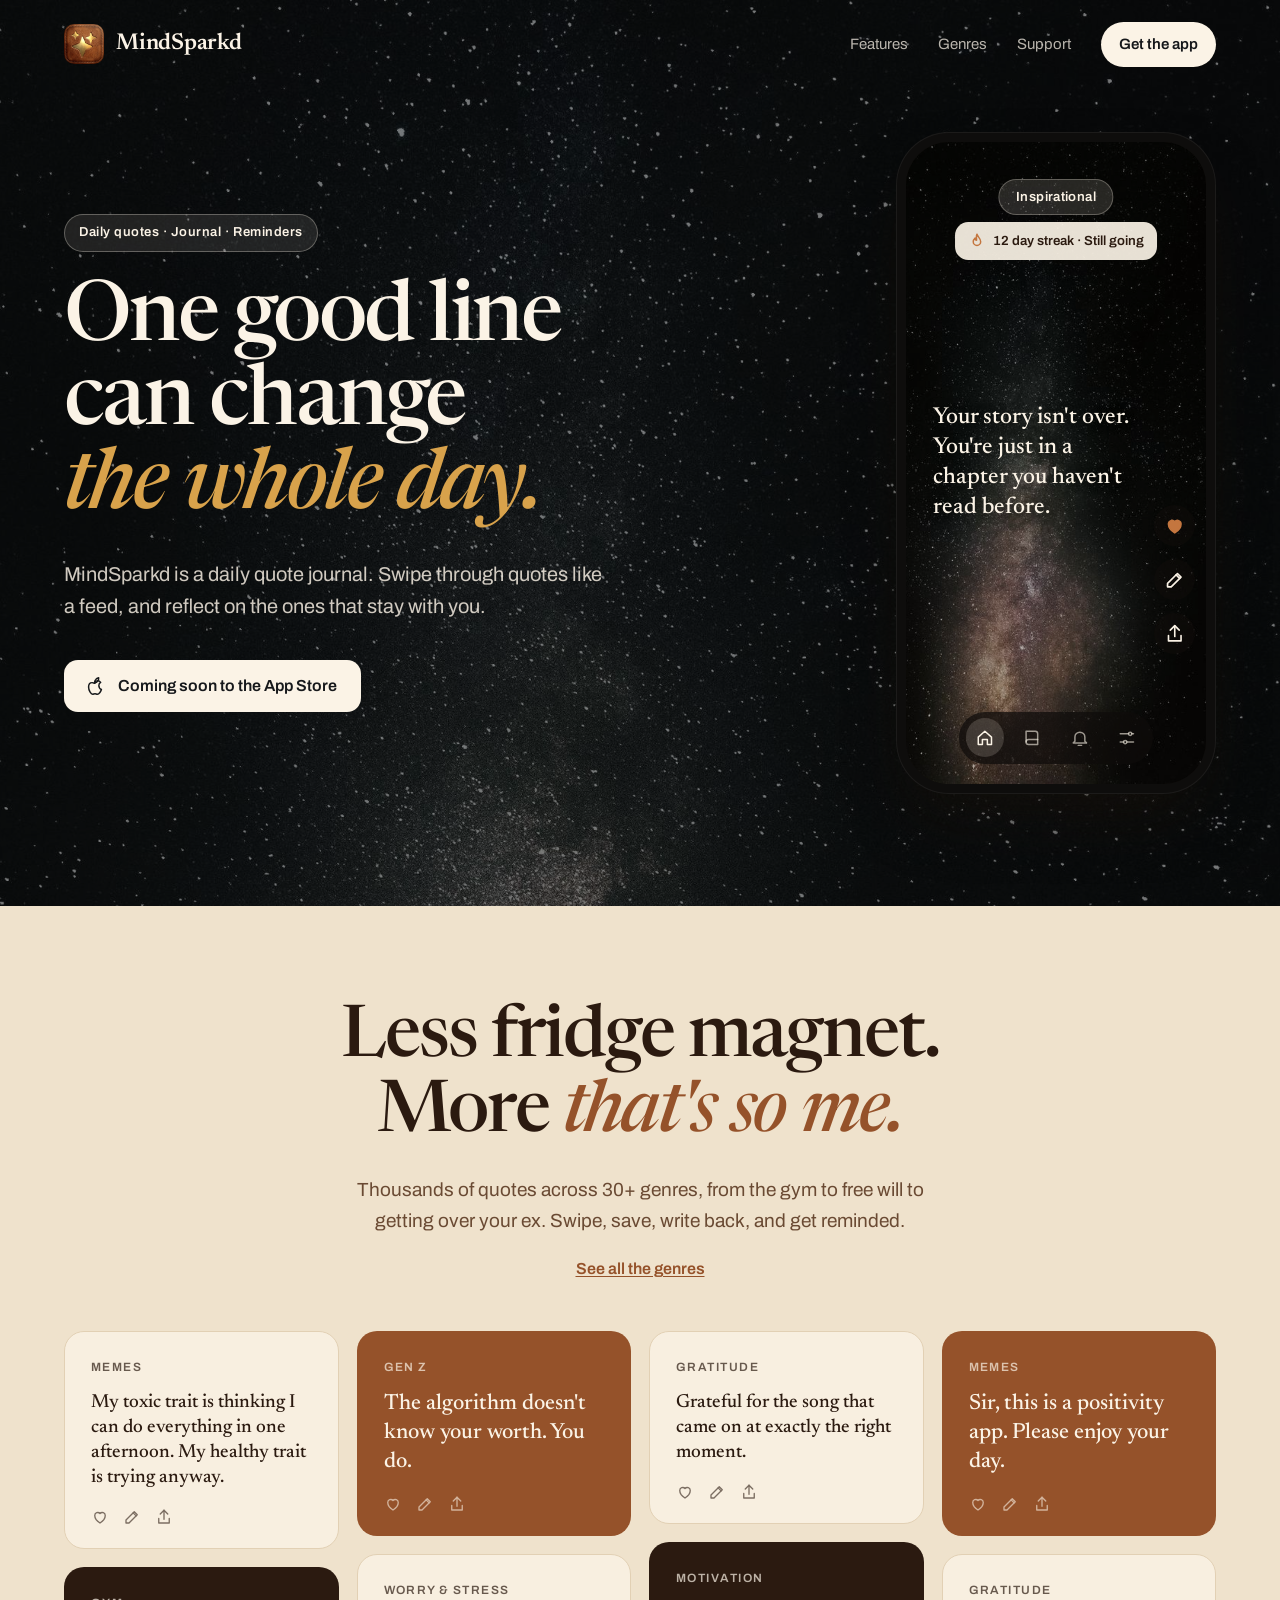
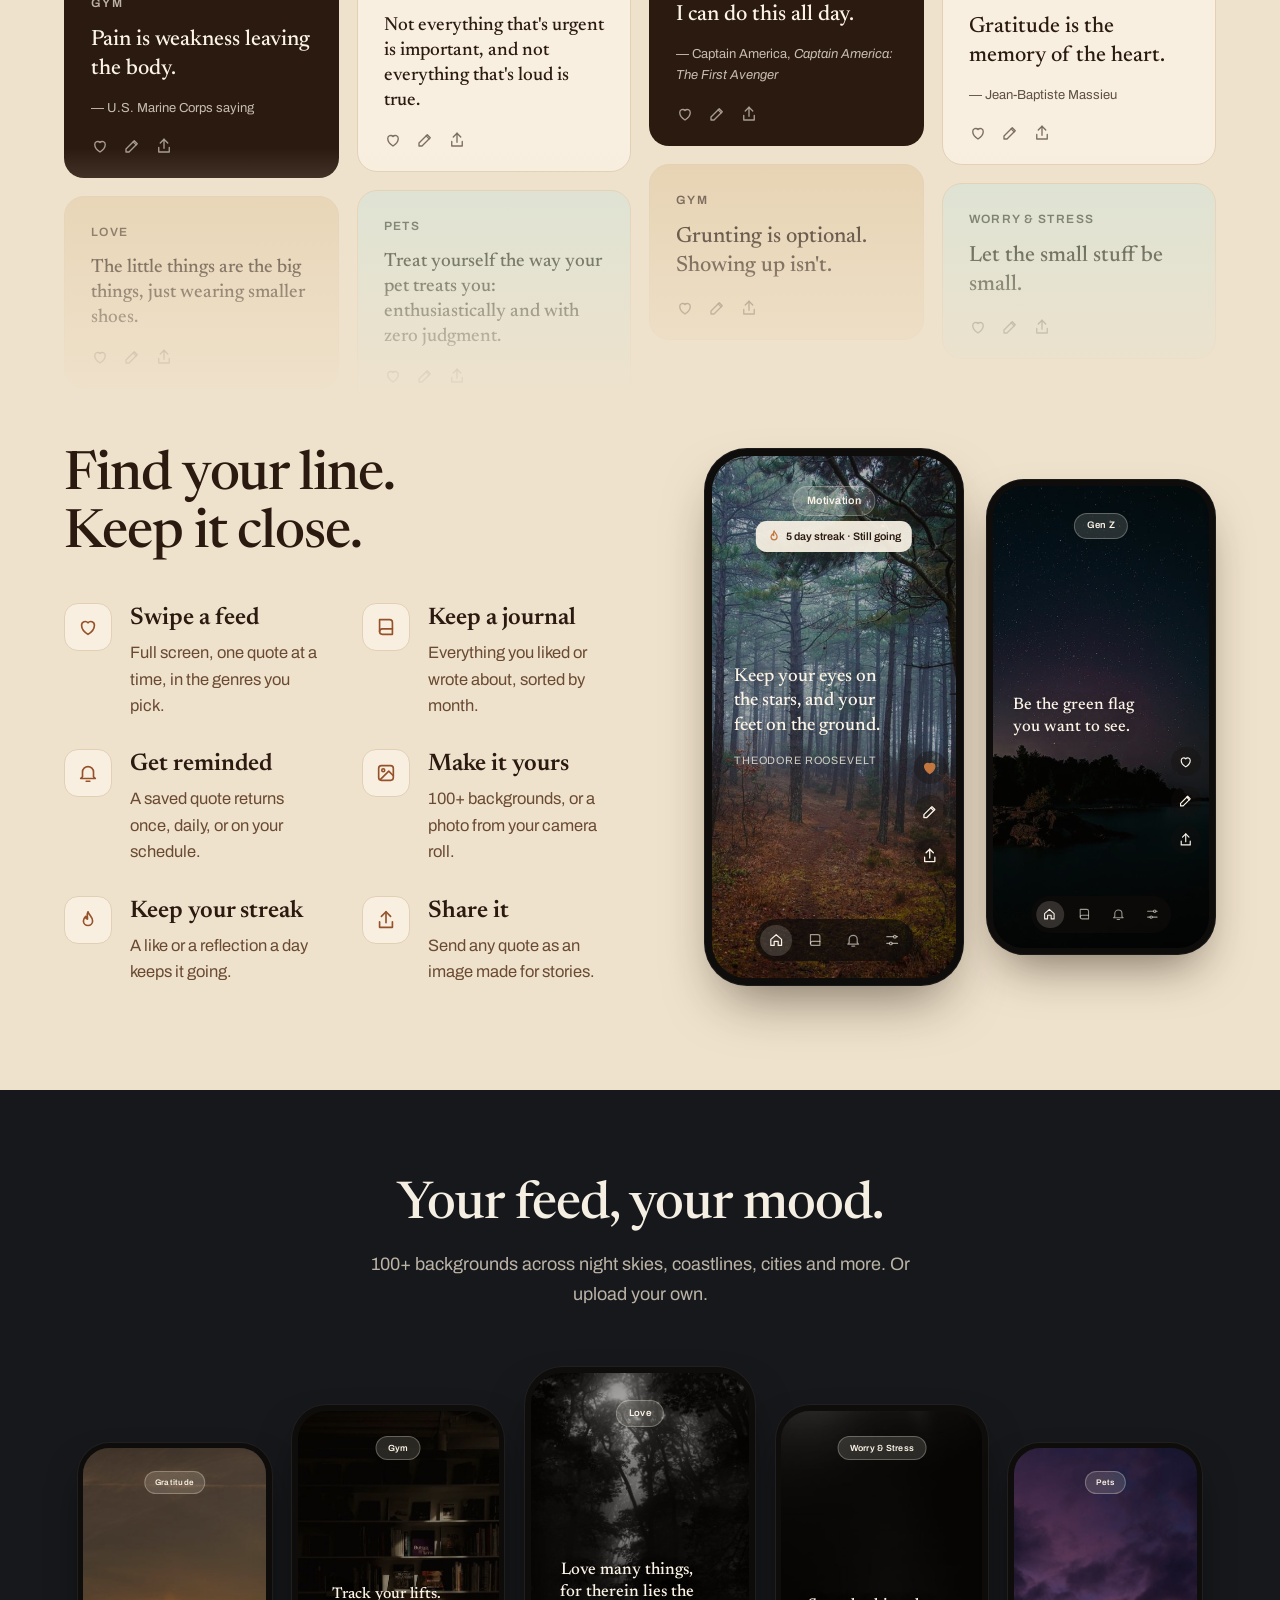
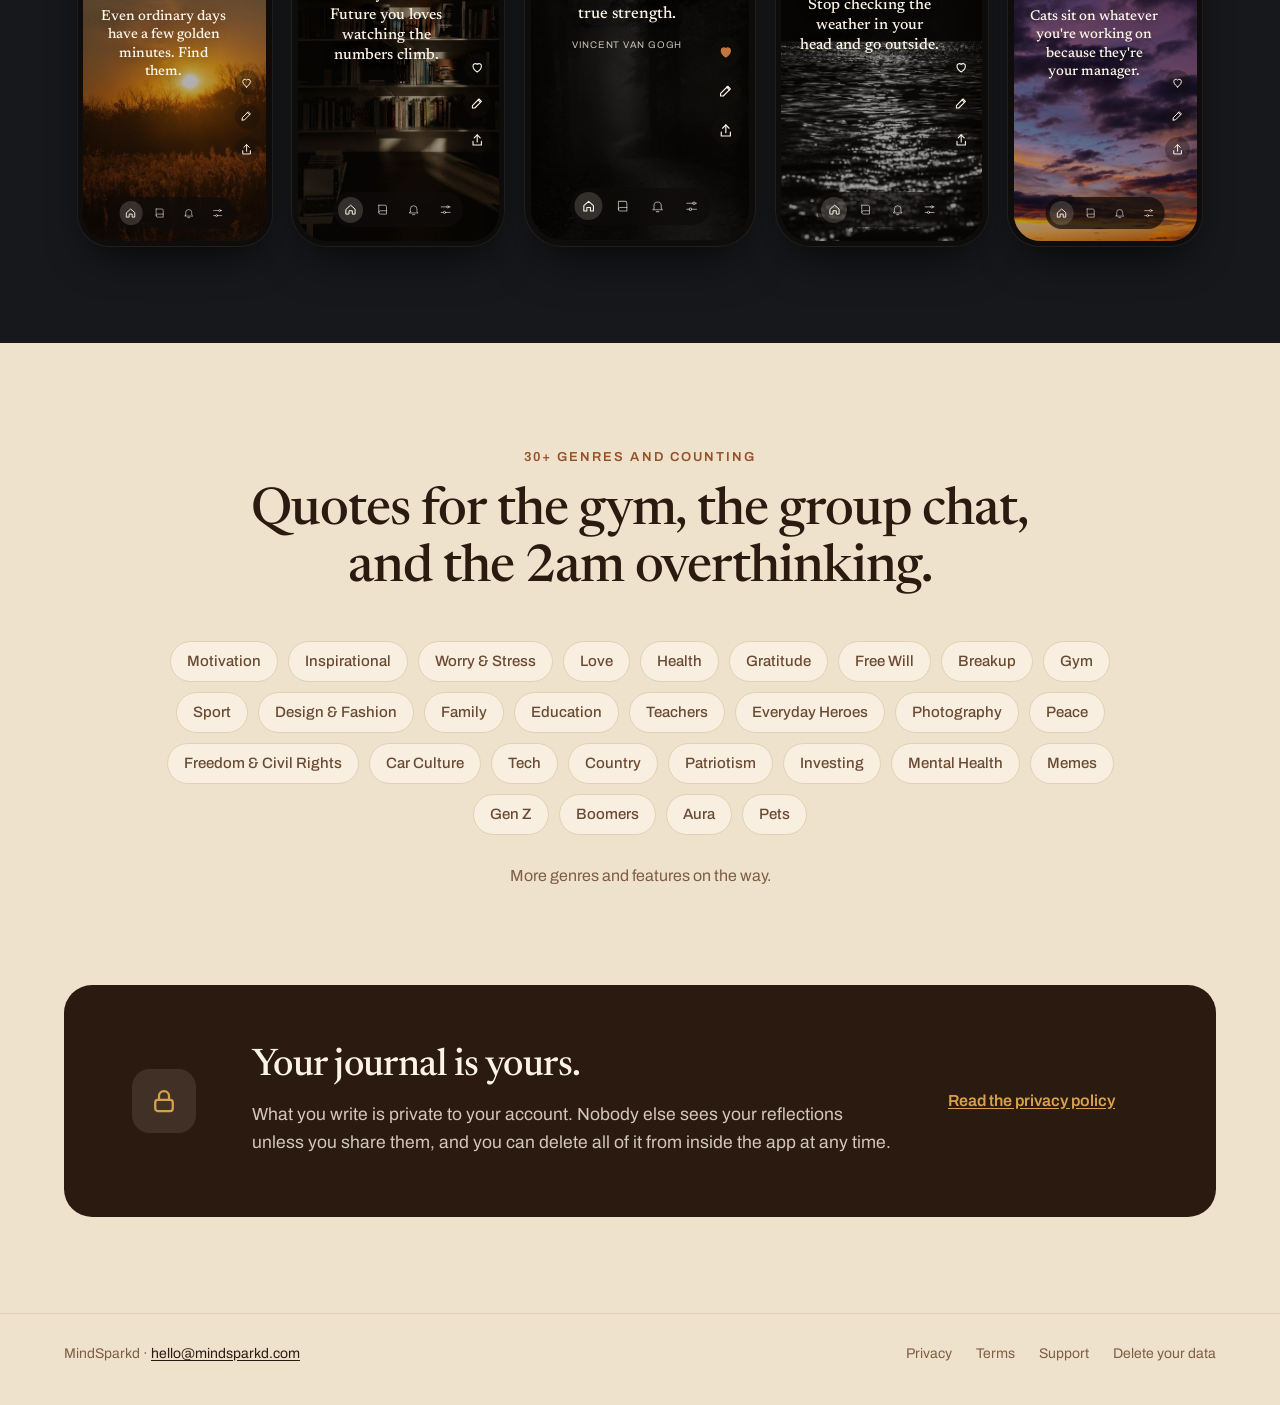
==== index.html @ 4846d618 "Merge remote-tracking branch 'origin/main' into copy/100-backgrounds # Conflicts: #	README.md" ====
<!doctype html>
<html lang="en">
<head>
<meta charset="utf-8">
<meta name="viewport" content="width=device-width, initial-scale=1">
<title>MindSparkd — The daily quote journal</title>
<meta name="description" content="MindSparkd is a daily quote journal app. Swipe through quotes like a feed, reflect on the ones that stay with you, and have them come back when you need them. Coming soon to iPhone.">
<link rel="canonical" href="https://mindsparkd.com/">
<meta property="og:type" content="website">
<meta property="og:site_name" content="MindSparkd">
<meta property="og:title" content="MindSparkd — The daily quote journal">
<meta property="og:description" content="A daily quote journal. Swipe through quotes like a feed, and reflect on the ones that stay with you. Coming soon to iPhone.">
<meta property="og:url" content="https://mindsparkd.com/">
<meta name="twitter:card" content="summary">
<meta name="theme-color" content="#EFE2CC" media="(prefers-color-scheme: light)">
<meta name="theme-color" content="#16181B" media="(prefers-color-scheme: dark)">
<link rel="icon" href="favicon.ico" sizes="any">
<link rel="apple-touch-icon" href="assets/apple-touch-icon.png">
<link rel="preconnect" href="https://fonts.googleapis.com">
<link rel="preconnect" href="https://fonts.gstatic.com" crossorigin>
<link href="https://fonts.googleapis.com/css2?family=Archivo:wght@400;500;600&family=Newsreader:ital,opsz,wght@0,6..72,400;0,6..72,500;0,6..72,600;1,6..72,500&display=swap" rel="stylesheet">
<link rel="stylesheet" href="assets/style.css">
<link rel="stylesheet" href="assets/home.css">
</head>
<body>

<svg width="0" height="0" style="position: absolute" aria-hidden="true">
  <symbol id="i-heart" viewBox="0 0 24 24"><path d="M12 20s-7-4.4-7-10a4 4 0 0 1 7-2.6A4 4 0 0 1 19 10c0 5.6-7 10-7 10z"/></symbol>
  <symbol id="i-pen" viewBox="0 0 24 24"><path d="M4 20h4L19 9l-4-4L4 16v4z"/><path d="M13.5 6.5l4 4"/></symbol>
  <symbol id="i-share" viewBox="0 0 24 24"><path d="M12 3v12"/><path d="M7 8l5-5 5 5"/><path d="M5 14v6h14v-6"/></symbol>
  <symbol id="i-home" viewBox="0 0 24 24"><path d="M4 11l8-7 8 7v9h-5v-6H9v6H4z"/></symbol>
  <symbol id="i-journal" viewBox="0 0 24 24"><path d="M5 4h11a3 3 0 0 1 3 3v13H8a3 3 0 0 1-3-3V4z"/><path d="M5 17a3 3 0 0 1 3-3h11"/></symbol>
  <symbol id="i-bell" viewBox="0 0 24 24"><path d="M6 16v-5a6 6 0 0 1 12 0v5l2 2H4l2-2z"/><path d="M10 21h4"/></symbol>
  <symbol id="i-sliders" viewBox="0 0 24 24"><path d="M4 7h10"/><path d="M18 7h2"/><path d="M4 17h4"/><path d="M12 17h8"/><circle cx="16" cy="7" r="2"/><circle cx="10" cy="17" r="2"/></symbol>
  <symbol id="i-flame" viewBox="0 0 24 24"><path d="M12 3c1 3.5 5 5.5 5 10a5 5 0 0 1-10 0c0-2.5 1.5-4 2.5-5 0 2 1 3 2 3 0-3-1-5.5.5-8z"/></symbol>
  <symbol id="i-image" viewBox="0 0 24 24"><rect x="4" y="4" width="16" height="16" rx="3"/><circle cx="9" cy="9" r="1.6"/><path d="M20 15l-5-5-9 9"/></symbol>
  <symbol id="i-lock" viewBox="0 0 24 24"><rect x="5" y="11" width="14" height="9" rx="2"/><path d="M8 11V8a4 4 0 0 1 8 0v3"/></symbol>
  <symbol id="i-apple" viewBox="0 0 24 24"><path d="M16 3c-1.2.1-2.6.9-3.3 2-.7.9-1.2 2.2-1 3.4 1.3 0 2.6-.8 3.3-1.8.7-1 1.1-2.3 1-3.6z"/><path d="M12 9c-1 0-2-.7-3.2-.7C6.8 8.3 5 10 5 13.2 5 17 7.6 21 9.4 21c.9 0 1.5-.6 2.6-.6s1.6.6 2.6.6c1.9 0 4-3.5 4.4-5.2-2-.8-2.8-2.6-2.8-4.3 0-1.6.9-2.8 2-3.4-.8-1.1-2.1-1.8-3.2-1.8-1.3 0-2.1.7-3 .7z"/></symbol>
</svg>

<header class="site-header over-hero">
  <div class="bar">
    <a class="brand" href="index.html">
      <img src="assets/icon.png" alt="" width="40" height="40">
      <span>MindSparkd</span>
    </a>
    <nav class="site-nav" aria-label="Main">
      <a href="#features">Features</a>
      <a href="#genres">Genres</a>
      <a href="support.html">Support</a>
      <a class="pill" href="#download">Get the app</a>
    </nav>
  </div>
</header>

<main>

<section class="hero" aria-labelledby="hero-title">
  <img class="sky" src="assets/bg/night-sky-wide.jpg" alt="">
  <div class="bar hero-body">
    <div>
      <p class="badge">Daily quotes · Journal · Reminders</p>
      <h1 id="hero-title">One good line<br>can change<br><em>the whole day.</em></h1>
      <p class="lede">MindSparkd is a daily quote journal. Swipe through quotes like
      a feed, and reflect on the ones that stay with you.</p>
      <!-- When the app is live, make this an <a> to https://apps.apple.com/app/id6801309940 -->
      <span class="store" id="download"><svg class="i"><use href="#i-apple"/></svg>Coming soon to the App Store</span>
    </div>
    <div class="phone" role="img" aria-label="The MindSparkd feed: a liked Inspirational quote over the Milky Way, Your story isn't over. You're just in a chapter you haven't read before, with a 12 day streak.">
      <div class="screen">
        <img src="assets/bg/milky-way.jpg" alt="">
        <span class="cat">Inspirational</span>
        <span class="toast"><svg class="i"><use href="#i-flame"/></svg>12 day streak · Still going</span>
        <div class="body"><p class="q">Your story isn't over. You're just in a chapter you haven't read before.</p></div>
        <div class="rail"><span class="liked"><svg class="i"><use href="#i-heart"/></svg></span><span><svg class="i"><use href="#i-pen"/></svg></span><span><svg class="i"><use href="#i-share"/></svg></span></div>
        <div class="nav"><span class="on"><svg class="i"><use href="#i-home"/></svg></span><span><svg class="i"><use href="#i-journal"/></svg></span><span><svg class="i"><use href="#i-bell"/></svg></span><span><svg class="i"><use href="#i-sliders"/></svg></span></div>
      </div>
    </div>
  </div>
</section>

<section class="wall-section" aria-labelledby="wall-title">
  <div class="bar">
    <div class="wall-head">
      <h2 id="wall-title">Less fridge magnet.<br class="lg"> More <em>that's so me.</em></h2>
      <p>Thousands of quotes across 30+ genres, from the gym to free will to
      getting over your ex. Swipe, save, write back, and get reminded.</p>
      <a class="see-all" href="#genres">See all the genres</a>
    </div>
    <div class="wall">
      <div class="cols">
        <figure class="qcard"><p class="g">Memes</p><blockquote>My toxic trait is thinking I can do everything in one afternoon. My healthy trait is trying anyway.</blockquote><div class="acts" aria-hidden="true"><svg class="i"><use href="#i-heart"/></svg><svg class="i"><use href="#i-pen"/></svg><svg class="i"><use href="#i-share"/></svg></div></figure>
        <figure class="qcard leather big"><p class="g">Gym</p><blockquote>Pain is weakness leaving the body.</blockquote><figcaption class="by">— U.S. Marine Corps saying</figcaption><div class="acts" aria-hidden="true"><svg class="i"><use href="#i-heart"/></svg><svg class="i"><use href="#i-pen"/></svg><svg class="i"><use href="#i-share"/></svg></div></figure>
        <figure class="qcard tan"><p class="g">Love</p><blockquote>The little things are the big things, just wearing smaller shoes.</blockquote><div class="acts" aria-hidden="true"><svg class="i"><use href="#i-heart"/></svg><svg class="i"><use href="#i-pen"/></svg><svg class="i"><use href="#i-share"/></svg></div></figure>
        <figure class="qcard cognac big"><p class="g">Gen Z</p><blockquote>The algorithm doesn't know your worth. You do.</blockquote><div class="acts" aria-hidden="true"><svg class="i"><use href="#i-heart"/></svg><svg class="i"><use href="#i-pen"/></svg><svg class="i"><use href="#i-share"/></svg></div></figure>
        <figure class="qcard"><p class="g">Worry &amp; Stress</p><blockquote>Not everything that's urgent is important, and not everything that's loud is true.</blockquote><div class="acts" aria-hidden="true"><svg class="i"><use href="#i-heart"/></svg><svg class="i"><use href="#i-pen"/></svg><svg class="i"><use href="#i-share"/></svg></div></figure>
        <figure class="qcard sage"><p class="g">Pets</p><blockquote>Treat yourself the way your pet treats you: enthusiastically and with zero judgment.</blockquote><div class="acts" aria-hidden="true"><svg class="i"><use href="#i-heart"/></svg><svg class="i"><use href="#i-pen"/></svg><svg class="i"><use href="#i-share"/></svg></div></figure>
        <figure class="qcard"><p class="g">Gratitude</p><blockquote>Grateful for the song that came on at exactly the right moment.</blockquote><div class="acts" aria-hidden="true"><svg class="i"><use href="#i-heart"/></svg><svg class="i"><use href="#i-pen"/></svg><svg class="i"><use href="#i-share"/></svg></div></figure>
        <figure class="qcard leather big"><p class="g">Motivation</p><blockquote>I can do this all day.</blockquote><figcaption class="by">— Captain America, <cite>Captain America: The First Avenger</cite></figcaption><div class="acts" aria-hidden="true"><svg class="i"><use href="#i-heart"/></svg><svg class="i"><use href="#i-pen"/></svg><svg class="i"><use href="#i-share"/></svg></div></figure>
        <figure class="qcard tan big"><p class="g">Gym</p><blockquote>Grunting is optional. Showing up isn't.</blockquote><div class="acts" aria-hidden="true"><svg class="i"><use href="#i-heart"/></svg><svg class="i"><use href="#i-pen"/></svg><svg class="i"><use href="#i-share"/></svg></div></figure>
        <figure class="qcard cognac big"><p class="g">Memes</p><blockquote>Sir, this is a positivity app. Please enjoy your day.</blockquote><div class="acts" aria-hidden="true"><svg class="i"><use href="#i-heart"/></svg><svg class="i"><use href="#i-pen"/></svg><svg class="i"><use href="#i-share"/></svg></div></figure>
        <figure class="qcard big"><p class="g">Gratitude</p><blockquote>Gratitude is the memory of the heart.</blockquote><figcaption class="by">— Jean-Baptiste Massieu</figcaption><div class="acts" aria-hidden="true"><svg class="i"><use href="#i-heart"/></svg><svg class="i"><use href="#i-pen"/></svg><svg class="i"><use href="#i-share"/></svg></div></figure>
        <figure class="qcard sage big"><p class="g">Worry &amp; Stress</p><blockquote>Let the small stuff be small.</blockquote><div class="acts" aria-hidden="true"><svg class="i"><use href="#i-heart"/></svg><svg class="i"><use href="#i-pen"/></svg><svg class="i"><use href="#i-share"/></svg></div></figure>
      </div>
    </div>
  </div>
</section>

<section class="features" aria-labelledby="features-title">
  <div class="bar" id="features">
    <div>
      <h2 id="features-title">Find your line.<br>Keep it close.</h2>
      <ul class="feat-grid">
        <li><span class="ico"><svg class="i"><use href="#i-heart"/></svg></span><div><h3>Swipe a feed</h3><p>Full screen, one quote at a time, in the genres you pick.</p></div></li>
        <li><span class="ico"><svg class="i"><use href="#i-journal"/></svg></span><div><h3>Keep a journal</h3><p>Everything you liked or wrote about, sorted by month.</p></div></li>
        <li><span class="ico"><svg class="i"><use href="#i-bell"/></svg></span><div><h3>Get reminded</h3><p>A saved quote returns once, daily, or on your schedule.</p></div></li>
        <li><span class="ico"><svg class="i"><use href="#i-image"/></svg></span><div><h3>Make it yours</h3><p>100+ backgrounds, or a photo from your camera roll.</p></div></li>
        <li><span class="ico"><svg class="i"><use href="#i-flame"/></svg></span><div><h3>Keep your streak</h3><p>A like or a reflection a day keeps it going.</p></div></li>
        <li><span class="ico"><svg class="i"><use href="#i-share"/></svg></span><div><h3>Share it</h3><p>Send any quote as an image made for stories.</p></div></li>
      </ul>
    </div>
    <div class="pair">
      <div class="phone" role="img" aria-label="A liked Motivation quote over misty pines, Keep your eyes on the stars, and your feet on the ground, by Theodore Roosevelt, with a 5 day streak.">
        <div class="screen">
          <img src="assets/bg/misty-pines.jpg" alt="" loading="lazy">
          <span class="cat">Motivation</span>
          <span class="toast"><svg class="i"><use href="#i-flame"/></svg>5 day streak · Still going</span>
          <div class="body"><p class="q">Keep your eyes on the stars, and your feet on the ground.</p><p class="by">Theodore Roosevelt</p></div>
          <div class="rail"><span class="liked"><svg class="i"><use href="#i-heart"/></svg></span><span><svg class="i"><use href="#i-pen"/></svg></span><span><svg class="i"><use href="#i-share"/></svg></span></div>
          <div class="nav"><span class="on"><svg class="i"><use href="#i-home"/></svg></span><span><svg class="i"><use href="#i-journal"/></svg></span><span><svg class="i"><use href="#i-bell"/></svg></span><span><svg class="i"><use href="#i-sliders"/></svg></span></div>
        </div>
      </div>
      <div class="phone" role="img" aria-label="A Gen Z quote over a lake at night: Be the green flag you want to see.">
        <div class="screen">
          <img src="assets/bg/night-lake.jpg" alt="" loading="lazy">
          <span class="cat">Gen Z</span>
          <div class="body"><p class="q">Be the green flag you want to see.</p></div>
          <div class="rail"><span><svg class="i"><use href="#i-heart"/></svg></span><span><svg class="i"><use href="#i-pen"/></svg></span><span><svg class="i"><use href="#i-share"/></svg></span></div>
          <div class="nav"><span class="on"><svg class="i"><use href="#i-home"/></svg></span><span><svg class="i"><use href="#i-journal"/></svg></span><span><svg class="i"><use href="#i-bell"/></svg></span><span><svg class="i"><use href="#i-sliders"/></svg></span></div>
        </div>
      </div>
    </div>
  </div>
</section>

<section class="ink" aria-labelledby="ink-title">
  <div class="bar">
    <h2 class="display" id="ink-title">Your feed, your mood.</h2>
    <p>100+ backgrounds across night skies, coastlines, cities and more. Or
    upload your own.</p>
    <div class="strip">
      <div class="strip-row">
        <div class="phone" role="img" aria-label="A Gratitude quote over a golden field at sunset: Even ordinary days have a few golden minutes. Find them.">
          <div class="screen">
            <img src="assets/bg/golden-field.jpg" alt="" loading="lazy">
            <span class="cat">Gratitude</span>
            <div class="body"><p class="q">Even ordinary days have a few golden minutes. Find them.</p></div>
            <div class="rail"><span><svg class="i"><use href="#i-heart"/></svg></span><span><svg class="i"><use href="#i-pen"/></svg></span><span><svg class="i"><use href="#i-share"/></svg></span></div>
            <div class="nav"><span class="on"><svg class="i"><use href="#i-home"/></svg></span><span><svg class="i"><use href="#i-journal"/></svg></span><span><svg class="i"><use href="#i-bell"/></svg></span><span><svg class="i"><use href="#i-sliders"/></svg></span></div>
          </div>
        </div>
        <div class="phone" role="img" aria-label="A Gym quote over a quiet library: Track your lifts. Future you loves watching the numbers climb.">
          <div class="screen">
            <img src="assets/bg/quiet-study.jpg" alt="" loading="lazy">
            <span class="cat">Gym</span>
            <div class="body"><p class="q">Track your lifts. Future you loves watching the numbers climb.</p></div>
            <div class="rail"><span><svg class="i"><use href="#i-heart"/></svg></span><span><svg class="i"><use href="#i-pen"/></svg></span><span><svg class="i"><use href="#i-share"/></svg></span></div>
            <div class="nav"><span class="on"><svg class="i"><use href="#i-home"/></svg></span><span><svg class="i"><use href="#i-journal"/></svg></span><span><svg class="i"><use href="#i-bell"/></svg></span><span><svg class="i"><use href="#i-sliders"/></svg></span></div>
          </div>
        </div>
        <div class="phone" role="img" aria-label="A liked Love quote over a forest path: Love many things, for therein lies the true strength, by Vincent van Gogh.">
          <div class="screen">
            <img src="assets/bg/forest-path.jpg" alt="" loading="lazy">
            <span class="cat">Love</span>
            <div class="body"><p class="q">Love many things, for therein lies the true strength.</p><p class="by">Vincent van Gogh</p></div>
            <div class="rail"><span class="liked"><svg class="i"><use href="#i-heart"/></svg></span><span><svg class="i"><use href="#i-pen"/></svg></span><span><svg class="i"><use href="#i-share"/></svg></span></div>
            <div class="nav"><span class="on"><svg class="i"><use href="#i-home"/></svg></span><span><svg class="i"><use href="#i-journal"/></svg></span><span><svg class="i"><use href="#i-bell"/></svg></span><span><svg class="i"><use href="#i-sliders"/></svg></span></div>
          </div>
        </div>
        <div class="phone" role="img" aria-label="A Worry and Stress quote over moonlight on the sea: Stop checking the weather in your head and go outside.">
          <div class="screen">
            <img src="assets/bg/moon-path.jpg" alt="" loading="lazy">
            <span class="cat">Worry &amp; Stress</span>
            <div class="body"><p class="q">Stop checking the weather in your head and go outside.</p></div>
            <div class="rail"><span><svg class="i"><use href="#i-heart"/></svg></span><span><svg class="i"><use href="#i-pen"/></svg></span><span><svg class="i"><use href="#i-share"/></svg></span></div>
            <div class="nav"><span class="on"><svg class="i"><use href="#i-home"/></svg></span><span><svg class="i"><use href="#i-journal"/></svg></span><span><svg class="i"><use href="#i-bell"/></svg></span><span><svg class="i"><use href="#i-sliders"/></svg></span></div>
          </div>
        </div>
        <div class="phone" role="img" aria-label="A Pets quote over a violet dusk sky: Cats sit on whatever you're working on because they're your manager.">
          <div class="screen">
            <img src="assets/bg/violet-dusk.jpg" alt="" loading="lazy">
            <span class="cat">Pets</span>
            <div class="body"><p class="q">Cats sit on whatever you're working on because they're your manager.</p></div>
            <div class="rail"><span><svg class="i"><use href="#i-heart"/></svg></span><span><svg class="i"><use href="#i-pen"/></svg></span><span><svg class="i"><use href="#i-share"/></svg></span></div>
            <div class="nav"><span class="on"><svg class="i"><use href="#i-home"/></svg></span><span><svg class="i"><use href="#i-journal"/></svg></span><span><svg class="i"><use href="#i-bell"/></svg></span><span><svg class="i"><use href="#i-sliders"/></svg></span></div>
          </div>
        </div>
      </div>
    </div>
  </div>
</section>

<section class="genres" id="genres" aria-labelledby="genres-title">
  <div class="bar">
    <p class="eyebrow">30+ genres and counting</p>
    <h2 class="display" id="genres-title">Quotes for the gym, the group chat,<br class="lg"> and the 2am overthinking.</h2>
    <ul class="chips">
      <li>Motivation</li><li>Inspirational</li><li>Worry &amp; Stress</li><li>Love</li><li>Health</li><li>Gratitude</li>
      <li>Free Will</li><li>Breakup</li><li>Gym</li><li>Sport</li><li>Design &amp; Fashion</li><li>Family</li>
      <li>Education</li><li>Teachers</li><li>Everyday Heroes</li><li>Photography</li><li>Peace</li>
      <li>Freedom &amp; Civil Rights</li><li>Car Culture</li><li>Tech</li><li>Country</li><li>Patriotism</li>
      <li>Investing</li><li>Mental Health</li><li>Memes</li><li>Gen Z</li><li>Boomers</li><li>Aura</li><li>Pets</li>
    </ul>
    <p class="more">More genres and features on the way.</p>
  </div>
</section>

<section class="promise" aria-labelledby="promise-title">
  <div class="bar">
    <div class="promise-card">
      <span class="lock"><svg class="i"><use href="#i-lock"/></svg></span>
      <div>
        <h2 id="promise-title">Your journal is yours.</h2>
        <p>What you write is private to your account. Nobody else sees your
        reflections unless you share them, and you can delete all of it from
        inside the app at any time.</p>
      </div>
      <a href="privacy.html">Read the privacy policy</a>
    </div>
  </div>
</section>

</main>

<footer class="site-footer">
  <div class="bar">
    <p>MindSparkd · <a href="mailto:hello@mindsparkd.com">hello@mindsparkd.com</a></p>
    <nav aria-label="Legal">
      <a href="privacy.html">Privacy</a>
      <a href="terms.html">Terms</a>
      <a href="support.html">Support</a>
      <a href="delete-data.html">Delete your data</a>
    </nav>
  </div>
</footer>

</body>
</html>
---- assets/style.css ----
/*
 * MindSparkd — the app's identity, on the web.
 *
 * The palette is lifted from `src/lib/theme.ts` in the mobile app: parchment
 * and cognac in light, charcoal and brass in dark. Newsreader and Archivo are
 * the identity's real faces -- the app falls back to system fonts because they
 * are not registered there yet, but the web can load them properly.
 *
 * This file is shared by every page: tokens, header, footer, and the reading
 * layout of the legal pages. The landing page adds `home.css` on top.
 */

:root {
  --bg: #EFE2CC;
  --surface: #F8EFE0;
  --surface-2: #E7D3B3;
  --border: #E2D0B4;
  --text: #2B1A10;
  --muted: #6A4A33;
  --faint: #7E5E45;
  --accent: #95522A;
  --accent-soft: rgba(149, 82, 42, 0.1);
  --brass: #C08A2E;
  --button-bg: #2B1A10;
  --button-text: #FBF3E6;

  /* Always dark, in both modes: the ink band, the privacy card, phone frames. */
  --ink: #16181B;
  --ink-surface: #1E2125;
  --ink-border: rgba(236, 230, 218, 0.14);
  --ink-text: #F4EEE3;
  --ink-muted: #BCB3A6;
  --cream: #FBF3E6;
  --gold: #D8A24B;

  --serif: 'Newsreader', Georgia, 'Times New Roman', serif;
  --sans: 'Archivo', -apple-system, 'Segoe UI', sans-serif;

  --page: 1200px;
  --gutter: clamp(16px, 5vw, 80px);
}

@media (prefers-color-scheme: dark) {
  :root:not([data-theme='light']) {
    --bg: #16181B;
    --surface: #1E2125;
    --surface-2: #262A2F;
    --border: rgba(236, 230, 218, 0.14);
    --text: #F4EEE3;
    --muted: #BCB3A6;
    --faint: #9A9186;
    --accent: #D08A55;
    --accent-soft: rgba(196, 118, 63, 0.14);
    --brass: #D8A24B;
    --button-bg: #FBF3E6;
    --button-text: #16181B;
    --ink: #0F1113;
    --ink-surface: #1A1D21;
  }
}

:root[data-theme='dark'] {
  --bg: #16181B;
  --surface: #1E2125;
  --surface-2: #262A2F;
  --border: rgba(236, 230, 218, 0.14);
  --text: #F4EEE3;
  --muted: #BCB3A6;
  --faint: #9A9186;
  --accent: #D08A55;
  --accent-soft: rgba(196, 118, 63, 0.14);
  --brass: #D8A24B;
  --button-bg: #FBF3E6;
  --button-text: #16181B;
  --ink: #0F1113;
  --ink-surface: #1A1D21;
}

* { box-sizing: border-box; }

html { scroll-behavior: smooth; }

body {
  margin: 0;
  background: var(--bg);
  color: var(--text);
  font-family: var(--sans);
  font-size: 17px;
  line-height: 1.65;
  -webkit-font-smoothing: antialiased;
  overflow-x: hidden;
}

img { display: block; max-width: 100%; }

a { color: var(--accent); text-underline-offset: 2px; }
a:hover { color: var(--text); }

:focus-visible {
  outline: 2px solid var(--accent);
  outline-offset: 3px;
  border-radius: 4px;
}

.bar {
  max-width: calc(var(--page) + 2 * var(--gutter));
  margin: 0 auto;
  padding: 0 var(--gutter);
}

/* Header ------------------------------------------------------------ */

.site-header .bar {
  display: flex;
  align-items: center;
  justify-content: space-between;
  gap: 16px;
  padding-top: 22px;
  padding-bottom: 22px;
}

.brand {
  display: flex;
  align-items: center;
  gap: 12px;
  text-decoration: none;
  color: var(--text);
}

.brand img {
  width: 40px;
  height: 40px;
  border-radius: 10px;
}

.brand span {
  font-family: var(--serif);
  font-size: 23px;
  font-weight: 600;
  letter-spacing: -0.01em;
}

.site-nav {
  display: flex;
  align-items: center;
  gap: 30px;
}

.site-nav a {
  color: var(--muted);
  text-decoration: none;
  font-size: 15px;
}

.site-nav a:hover { color: var(--text); }

.site-nav a.pill {
  padding: 10px 18px;
  border-radius: 999px;
  background: var(--button-bg);
  color: var(--button-text);
  font-weight: 600;
}

.site-nav a.pill:hover { color: var(--button-text); opacity: 0.88; }

@media (max-width: 720px) {
  .site-nav a:not(.pill) { display: none; }
  .brand img { width: 34px; height: 34px; border-radius: 8px; }
  .brand span { font-size: 21px; }
}

/* Footer ------------------------------------------------------------ */

.site-footer {
  border-top: 1px solid var(--border);
  font-size: 14px;
  color: var(--faint);
}

.site-footer .bar {
  display: flex;
  flex-wrap: wrap;
  align-items: center;
  justify-content: space-between;
  gap: 14px 32px;
  padding-top: 28px;
  padding-bottom: 40px;
}

.site-footer p { margin: 0; }
.site-footer p a { color: var(--text); }

.site-footer nav {
  display: flex;
  flex-wrap: wrap;
  gap: 8px 24px;
}

.site-footer nav a {
  color: var(--faint);
  text-decoration: none;
}

.site-footer nav a:hover { color: var(--text); }

/* Legal pages ------------------------------------------------------- */

.wrap {
  max-width: calc(720px + 2 * var(--gutter));
  margin: 0 auto;
  padding: 8px var(--gutter) 96px;
}

.wrap h1 {
  font-family: var(--serif);
  font-size: clamp(34px, 7vw, 52px);
  font-weight: 500;
  letter-spacing: -0.02em;
  line-height: 1.1;
  margin: 28px 0 10px;
}

.wrap h2 {
  font-family: var(--serif);
  font-size: 25px;
  font-weight: 600;
  letter-spacing: -0.01em;
  margin: 40px 0 10px;
}

.wrap h3 {
  font-family: var(--sans);
  font-size: 16px;
  font-weight: 600;
  margin: 26px 0 6px;
}

.wrap p, .wrap li { color: var(--muted); }
.wrap li { margin-bottom: 7px; }
.wrap ul { padding-left: 22px; }

strong { color: var(--text); font-weight: 600; }

.lede {
  font-size: 19px;
  color: var(--muted);
  margin-top: 0;
}

.updated {
  font-size: 13px;
  letter-spacing: 0.08em;
  text-transform: uppercase;
  color: var(--faint);
  margin: 0 0 30px;
}

.card {
  background: var(--surface);
  border: 1px solid var(--border);
  border-radius: 18px;
  padding: 22px 24px;
  margin: 22px 0;
}

.card h2, .card h3 { margin-top: 0; }
.card > :last-child { margin-bottom: 0; }

.note {
  background: var(--accent-soft);
  border-radius: 14px;
  padding: 16px 20px;
  margin: 22px 0;
}

.note > :last-child { margin-bottom: 0; }
.wrap .note p { color: var(--text); }

ol.steps {
  counter-reset: step;
  list-style: none;
  padding: 0;
  margin: 18px 0 0;
}

ol.steps li {
  counter-increment: step;
  position: relative;
  padding-left: 42px;
  margin-bottom: 16px;
}

ol.steps li::before {
  content: counter(step);
  position: absolute;
  left: 0;
  top: 1px;
  width: 27px;
  height: 27px;
  border-radius: 999px;
  background: var(--accent);
  color: var(--cream);
  font-size: 14px;
  font-weight: 600;
  display: flex;
  align-items: center;
  justify-content: center;
}
---- assets/home.css ----
/*
 * The landing page, on top of style.css.
 *
 * Merged from the three directions on the website canvas (2026-09-27, second
 * pass): B's night hero; C's quote wall and feature grid; B's strip of
 * backgrounds; A's genre chips and privacy card.
 */

:root {
  --sage: #DCE3D5;
  --sage-text: #1F2A1C;
  --leather: #2B1A10;
}

@media (prefers-color-scheme: dark) {
  :root:not([data-theme='light']) {
    --sage: #223029;
    --sage-text: #E3EBDD;
  }
}

:root[data-theme='dark'] {
  --sage: #223029;
  --sage-text: #E3EBDD;
}

.eyebrow {
  margin: 0;
  font-size: 13px;
  font-weight: 600;
  letter-spacing: 0.16em;
  text-transform: uppercase;
  color: var(--accent);
}

.display {
  margin: 16px 0 0;
  font-family: var(--serif);
  font-size: clamp(34px, 4.4vw, 52px);
  line-height: 1.08;
  font-weight: 500;
  letter-spacing: -0.02em;
  color: var(--text);
}

.display em { color: var(--accent); }

@media (max-width: 720px) { br.lg { display: none; } }

/* Icons: one sprite, drawn with the current text colour. */
.i {
  width: 22px;
  height: 22px;
  fill: none;
  stroke: currentColor;
  stroke-width: 1.8;
  stroke-linecap: round;
  stroke-linejoin: round;
  flex-shrink: 0;
}

/* The App Store badge ------------------------------------------------ */

.store {
  display: inline-flex;
  align-items: center;
  gap: 12px;
  min-height: 52px;
  padding: 0 24px 0 20px;
  border-radius: 14px;
  background: var(--button-bg);
  color: var(--button-text);
  font-size: 16px;
  font-weight: 600;
  text-decoration: none;
}

.store .i { stroke-width: 1.6; }

/* A phone, drawn in CSS ----------------------------------------------
 *
 * Everything inside is sized in em, and the frame's font-size is its width
 * divided by 29, so setting --pw alone scales the whole phone. At 290px wide,
 * 1em is 10px.
 */

.phone {
  --pw: 290px;
  position: relative;
  width: var(--pw);
  aspect-ratio: 290 / 600;
  font-size: calc(var(--pw) / 29);
  padding: 0.9em;
  border-radius: 4.8em;
  background: #0E0D0C;
  box-shadow: 0 3em 6em -2em rgba(30, 18, 8, 0.55), inset 0 0 0 1px rgba(255, 255, 255, 0.06);
  flex-shrink: 0;
  font-family: var(--sans);
}

.screen {
  position: relative;
  width: 100%;
  height: 100%;
  border-radius: 3.9em;
  overflow: hidden;
  background: #17120E;
  color: var(--cream);
}

.screen > img {
  position: absolute;
  inset: 0;
  width: 100%;
  height: 100%;
  object-fit: cover;
}

/* The same always-on scrim as QuoteBackground in the app. */
.screen::before {
  content: '';
  position: absolute;
  inset: 0;
  z-index: 1;
  background: rgba(12, 9, 6, 0.3);
}

.screen .cat {
  position: absolute;
  top: 5.8%;
  left: 50%;
  transform: translateX(-50%);
  z-index: 2;
  padding: 0.45em 1.25em;
  border-radius: 999px;
  background: rgba(251, 243, 230, 0.14);
  border: 1px solid rgba(251, 243, 230, 0.28);
  font-size: 1.2em;
  font-weight: 600;
  letter-spacing: 0.03em;
  white-space: nowrap;
}

.screen .toast {
  position: absolute;
  top: 12.5%;
  left: 50%;
  transform: translateX(-50%);
  z-index: 2;
  display: flex;
  align-items: center;
  gap: 0.5em;
  padding: 0.6em 1em;
  border-radius: 1em;
  background: rgba(251, 243, 230, 0.92);
  color: var(--leather);
  font-size: 1.2em;
  font-weight: 600;
  white-space: nowrap;
}

.screen .toast .i { width: 1.35em; height: 1.35em; color: #C4763F; stroke-width: 2; }

.screen .body {
  position: absolute;
  inset: 0;
  z-index: 2;
  padding: 0 21% 0 9%;
  display: flex;
  flex-direction: column;
  justify-content: center;
}

.screen .q {
  margin: 0;
  font-family: var(--serif);
  font-size: 2.1em;
  line-height: 1.3;
  font-weight: 500;
  text-shadow: 0 1px 12px rgba(0, 0, 0, 0.45);
}

.screen .by {
  margin: 1.25em 0 0;
  font-size: 1.2em;
  letter-spacing: 0.08em;
  text-transform: uppercase;
  color: rgba(251, 243, 230, 0.78);
}

.screen .rail {
  position: absolute;
  right: 3.8%;
  bottom: 20.3%;
  z-index: 2;
  display: flex;
  flex-direction: column;
  gap: 1.2em;
}

.screen .rail span {
  width: 3.7em;
  height: 3.7em;
  border-radius: 999px;
  background: rgba(20, 16, 12, 0.35);
  display: flex;
  align-items: center;
  justify-content: center;
}

.screen .rail .i { width: 1.95em; height: 1.95em; }
.screen .rail .liked .i { color: #C4763F; fill: #C4763F; }

.screen .nav {
  position: absolute;
  bottom: 3.2%;
  left: 50%;
  transform: translateX(-50%);
  z-index: 2;
  display: flex;
  gap: 0.8em;
  padding: 0.6em;
  border-radius: 999px;
  background: rgba(14, 12, 10, 0.72);
}

.screen .nav span {
  width: 3.5em;
  height: 3.5em;
  border-radius: 999px;
  display: flex;
  align-items: center;
  justify-content: center;
  color: rgba(251, 243, 230, 0.6);
}

.screen .nav span.on { background: rgba(251, 243, 230, 0.16); color: var(--cream); }
.screen .nav .i { width: 1.8em; height: 1.8em; }

/* Hero: the night sky ---------------------------------------------- *
 *
 * A photo, so it is dark in both modes. On this page the header is laid over
 * it rather than above it, so it gets light colours of its own.
 */

.site-header.over-hero {
  position: absolute;
  top: 0;
  left: 0;
  right: 0;
  z-index: 3;
}

.over-hero .brand { color: var(--cream); }
.over-hero .site-nav a { color: rgba(244, 238, 227, 0.75); }
.over-hero .site-nav a:hover { color: var(--cream); }
.over-hero .site-nav a.pill { background: var(--cream); color: #16181B; }
.over-hero :focus-visible { outline-color: var(--gold); }

.hero {
  position: relative;
  overflow: hidden;
  background: #0E0F11;
  color: var(--cream);
}

.hero > .sky {
  position: absolute;
  inset: 0;
  width: 100%;
  height: 100%;
  object-fit: cover;
  object-position: center 40%;
  z-index: 0;
}

.hero::before {
  content: '';
  position: absolute;
  inset: 0;
  z-index: 1;
  background: rgba(14, 15, 17, 0.55);
}

.hero > .bar { position: relative; z-index: 2; }

.hero :focus-visible { outline-color: var(--gold); }

.hero-body {
  display: grid;
  grid-template-columns: minmax(0, 1fr) auto;
  align-items: center;
  gap: 80px;
  padding-top: 132px;
  padding-bottom: 112px;
}

.badge {
  display: inline-flex;
  margin: 0;
  padding: 7px 14px;
  border-radius: 999px;
  border: 1px solid rgba(251, 243, 230, 0.3);
  background: rgba(251, 243, 230, 0.1);
  font-size: 13px;
  font-weight: 600;
  letter-spacing: 0.04em;
}

.hero h1 {
  margin: 26px 0 0;
  font-family: var(--serif);
  font-size: clamp(50px, 6.6vw, 84px);
  line-height: 1;
  font-weight: 500;
  letter-spacing: -0.03em;
}

.hero h1 em { color: var(--gold); }

.hero .lede {
  max-width: 545px;
  margin: 28px 0 0;
  font-size: 20px;
  line-height: 1.6;
  color: rgba(251, 243, 230, 0.82);
}

.hero .store { margin-top: 38px; background: var(--cream); color: #16181B; scroll-margin-top: 24px; }

.hero .phone { --pw: 320px; }

@media (max-width: 900px) {
  .hero-body { grid-template-columns: minmax(0, 1fr); gap: 56px; padding-top: 112px; padding-bottom: 80px; }
  .hero .phone { --pw: min(290px, 74vw); margin: 0 auto; }
}

/* Quote wall ------------------------------------------------------- */

.wall-section { padding-top: 96px; }

.wall-head { text-align: center; }

.wall-head h2 {
  margin: 0;
  font-family: var(--serif);
  font-size: clamp(42px, 5.6vw, 72px);
  line-height: 1.04;
  font-weight: 500;
  letter-spacing: -0.03em;
}

.wall-head h2 em { color: var(--accent); }

.wall-head p {
  max-width: 620px;
  margin: 24px auto 0;
  font-size: 19px;
  line-height: 1.6;
  color: var(--muted);
}

.wall-head .see-all {
  display: inline-block;
  margin-top: 20px;
  font-size: 16px;
  font-weight: 600;
}

@media (max-width: 720px) { .wall-section { padding-top: 72px; } }

.wall {
  position: relative;
  max-height: 860px;
  overflow: hidden;
  margin-top: 48px;
}

.wall::after {
  content: '';
  position: absolute;
  left: 0;
  right: 0;
  bottom: 0;
  height: 260px;
  background: linear-gradient(transparent, var(--bg));
  pointer-events: none;
}

.cols {
  column-count: 4;
  column-gap: 18px;
}

.qcard {
  break-inside: avoid;
  margin: 0 0 18px;
  padding: 26px 26px 22px;
  border-radius: 20px;
  background: var(--surface);
  border: 1px solid var(--border);
  color: var(--text);
}

.qcard.tan { background: var(--surface-2); }
.qcard.sage { background: var(--sage); color: var(--sage-text); }
.qcard.leather { background: var(--leather); border-color: transparent; color: var(--cream); }
.qcard.cognac { background: #95522A; border-color: transparent; color: var(--cream); }

.qcard .g {
  margin: 0;
  font-size: 12px;
  font-weight: 600;
  letter-spacing: 0.12em;
  text-transform: uppercase;
  opacity: 0.7;
}

.qcard blockquote {
  margin: 12px 0 0;
  font-family: var(--serif);
  font-size: 19px;
  line-height: 1.32;
  font-weight: 500;
}

.qcard.big blockquote { font-size: 22px; }

.qcard .by { margin: 14px 0 0; font-size: 13px; opacity: 0.75; }

.qcard .acts {
  display: flex;
  gap: 14px;
  margin-top: 18px;
  opacity: 0.6;
}

.qcard .acts .i { width: 18px; height: 18px; }

@media (max-width: 1040px) { .cols { column-count: 3; } }
@media (max-width: 760px) { .cols { column-count: 2; column-gap: 12px; } .qcard { margin-bottom: 12px; padding: 20px 18px 18px; } }
@media (max-width: 480px) { .cols { column-count: 1; } .wall { max-height: 720px; } }

/* Features: C's grid beside two phones ----------------------------- */

.features .bar {
  display: grid;
  grid-template-columns: minmax(0, 1fr) auto;
  align-items: center;
  gap: 80px;
  padding-top: 40px;
  padding-bottom: 104px;
  scroll-margin-top: 16px;
}

.features h2 {
  margin: 0;
  font-family: var(--serif);
  font-size: clamp(38px, 4.4vw, 54px);
  line-height: 1.06;
  font-weight: 500;
  letter-spacing: -0.02em;
}

.feat-grid {
  display: grid;
  grid-template-columns: repeat(2, minmax(0, 1fr));
  gap: 30px 36px;
  margin: 40px 0 0;
  padding: 0;
  list-style: none;
}

.feat-grid li { display: flex; gap: 18px; align-items: flex-start; }

.feat-grid .ico {
  width: 48px;
  height: 48px;
  flex-shrink: 0;
  border-radius: 14px;
  background: var(--surface);
  border: 1px solid var(--border);
  display: flex;
  align-items: center;
  justify-content: center;
  color: var(--accent);
}

.feat-grid h3 {
  margin: 0;
  font-family: var(--serif);
  font-size: 24px;
  font-weight: 600;
  line-height: 1.3;
}

.feat-grid p { margin: 6px 0 0; font-size: 16.5px; line-height: 1.6; color: var(--muted); }

.pair { display: flex; align-items: center; gap: 22px; }
.pair .phone:first-child { --pw: 260px; }
.pair .phone:last-child { --pw: 230px; }

@media (max-width: 1080px) {
  .features .bar { grid-template-columns: minmax(0, 1fr); gap: 56px; padding-bottom: 80px; }
  .pair { justify-content: center; }
  .pair .phone:first-child { --pw: min(260px, 46vw); }
  .pair .phone:last-child { --pw: min(230px, 40vw); }
}

@media (max-width: 560px) { .feat-grid { grid-template-columns: minmax(0, 1fr); gap: 26px; } }

/* The night strip -------------------------------------------------- */

.ink {
  background: var(--ink);
  color: var(--ink-text);
  padding: 88px 0 96px;
  text-align: center;
}

.ink .display { margin: 0; color: var(--ink-text); }

.ink .bar > p {
  max-width: 560px;
  margin: 16px auto 0;
  font-size: 18px;
  color: var(--ink-muted);
}

.strip {
  container-type: inline-size;
  margin-top: 56px;
}

.strip-row {
  display: flex;
  justify-content: center;
  align-items: flex-end;
  gap: 1.6cqw;
}

.strip .phone { box-shadow: 0 3em 6em -2em rgba(0, 0, 0, 0.7), inset 0 0 0 1px rgba(255, 255, 255, 0.08); }
.strip .phone:nth-child(1), .strip .phone:nth-child(5) { --pw: min(210px, 17cqw); }
.strip .phone:nth-child(2), .strip .phone:nth-child(4) { --pw: min(230px, 18.6cqw); }
.strip .phone:nth-child(3) { --pw: min(250px, 20.2cqw); }

@media (max-width: 720px) {
  .ink { padding: 72px 0 80px; }
  .strip .phone:nth-child(1), .strip .phone:nth-child(5) { display: none; }
  .strip .phone:nth-child(2), .strip .phone:nth-child(4) { --pw: 29cqw; }
  .strip .phone:nth-child(3) { --pw: 34cqw; }
  .strip-row { gap: 2.5cqw; }
}

/* Genres ----------------------------------------------------------- */

.genres {
  text-align: center;
  padding: 104px 0 96px;
}

.chips {
  display: flex;
  flex-wrap: wrap;
  justify-content: center;
  gap: 10px;
  max-width: 1000px;
  margin: 44px auto 0;
  padding: 0;
  list-style: none;
}

.chips li {
  padding: 9px 16px;
  border-radius: 999px;
  border: 1px solid var(--border);
  background: var(--surface);
  color: var(--muted);
  font-size: 15px;
  font-weight: 500;
  line-height: 1.4;
}

.genres .more { margin: 28px 0 0; font-size: 16px; color: var(--faint); }

@media (max-width: 720px) {
  .genres { padding: 80px 0 72px; }
  .chips li { font-size: 14px; padding: 7px 13px; }
}

/* The privacy promise ---------------------------------------------- */

.promise { padding-bottom: 96px; }

.promise-card {
  display: flex;
  align-items: center;
  gap: 56px;
  padding: 60px 68px;
  border-radius: 28px;
  background: var(--leather);
  color: var(--cream);
}

@media (prefers-color-scheme: dark) {
  :root:not([data-theme='light']) .promise-card { background: var(--ink-surface); border: 1px solid var(--ink-border); }
}

:root[data-theme='dark'] .promise-card { background: var(--ink-surface); border: 1px solid var(--ink-border); }

.promise-card .lock {
  width: 64px;
  height: 64px;
  flex-shrink: 0;
  border-radius: 18px;
  background: rgba(251, 243, 230, 0.1);
  display: flex;
  align-items: center;
  justify-content: center;
  color: var(--gold);
}

.promise-card .lock .i { width: 30px; height: 30px; }

.promise-card h2 {
  margin: 0;
  font-family: var(--serif);
  font-size: clamp(30px, 3.2vw, 38px);
  font-weight: 500;
  letter-spacing: -0.015em;
  line-height: 1.15;
}

.promise-card p {
  margin: 12px 0 0;
  max-width: 640px;
  font-size: 17.5px;
  line-height: 1.6;
  color: rgba(251, 243, 230, 0.8);
}

.promise-card a {
  color: var(--gold);
  font-size: 16px;
  font-weight: 600;
  white-space: nowrap;
}

.promise-card a:hover { color: var(--cream); }

@media (max-width: 860px) {
  .promise-card { flex-direction: column; align-items: flex-start; gap: 24px; padding: 40px 28px; }
  .promise { padding-bottom: 72px; }
}
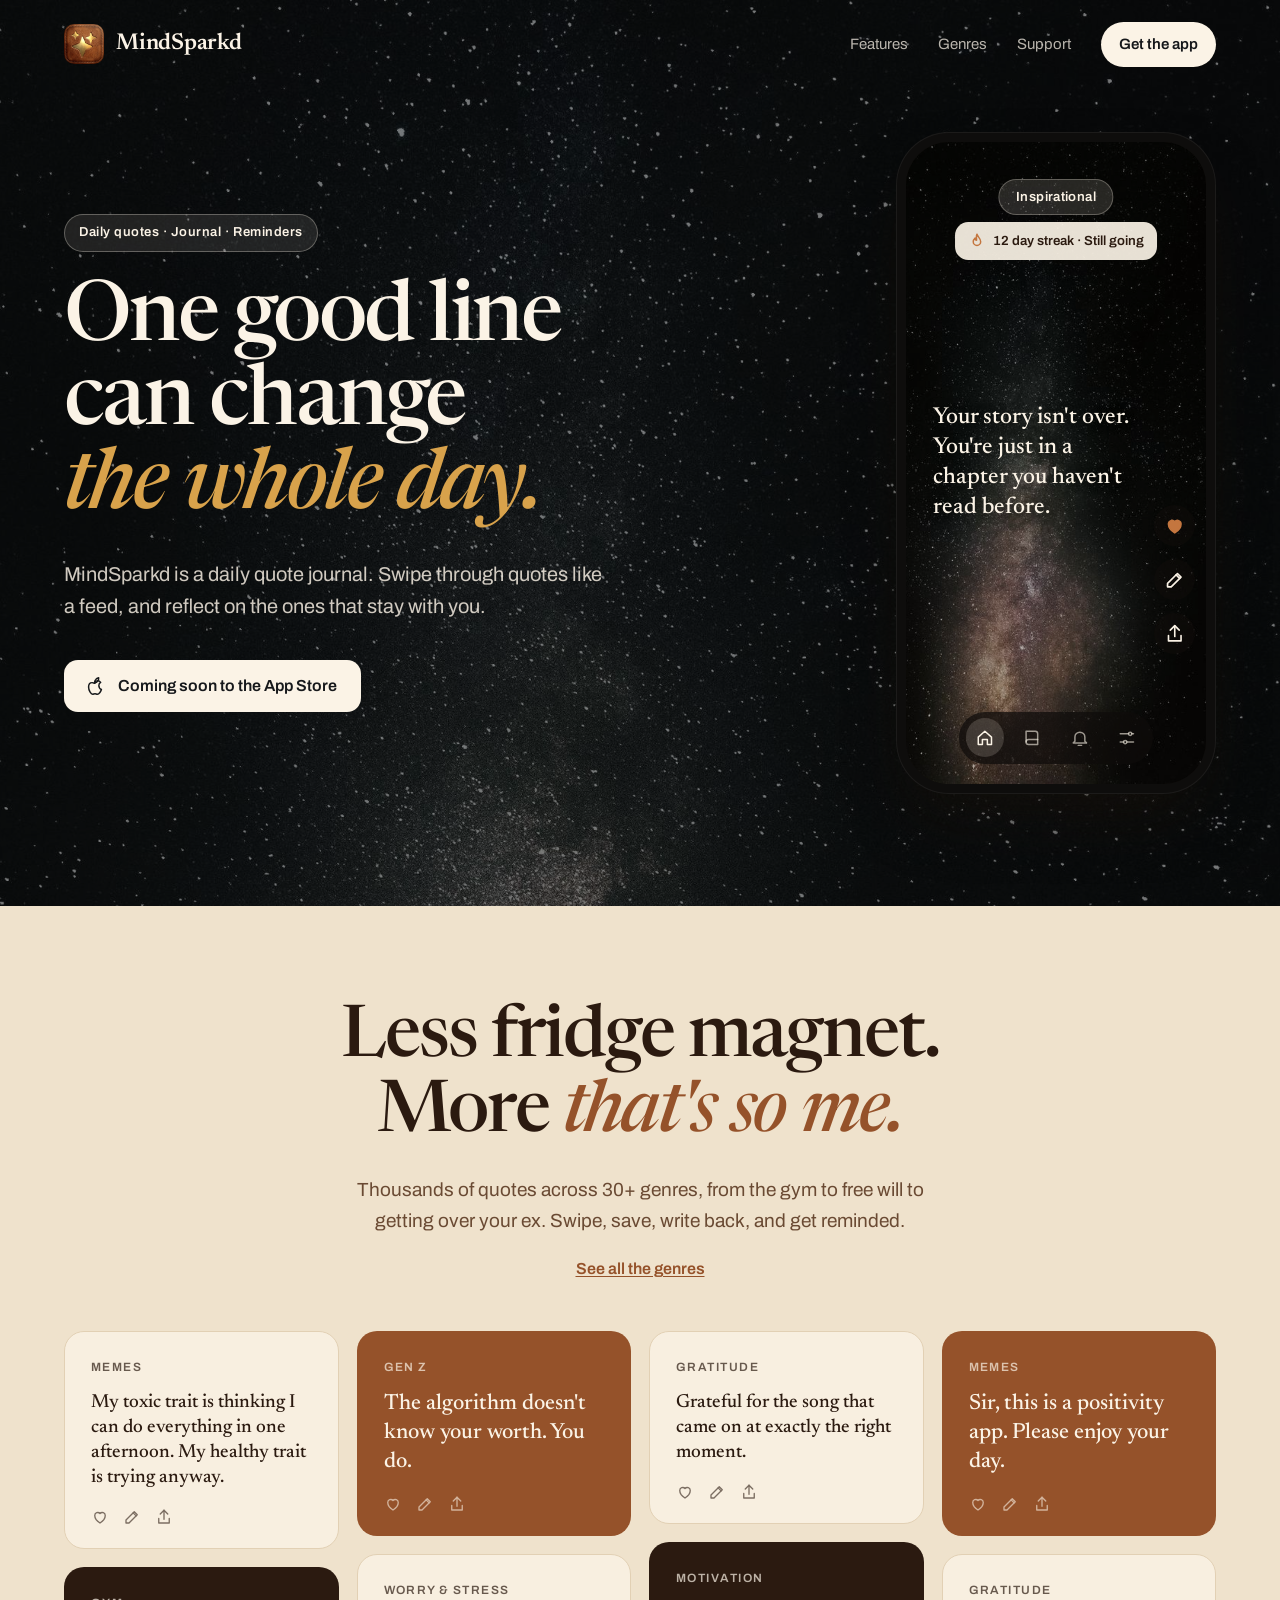
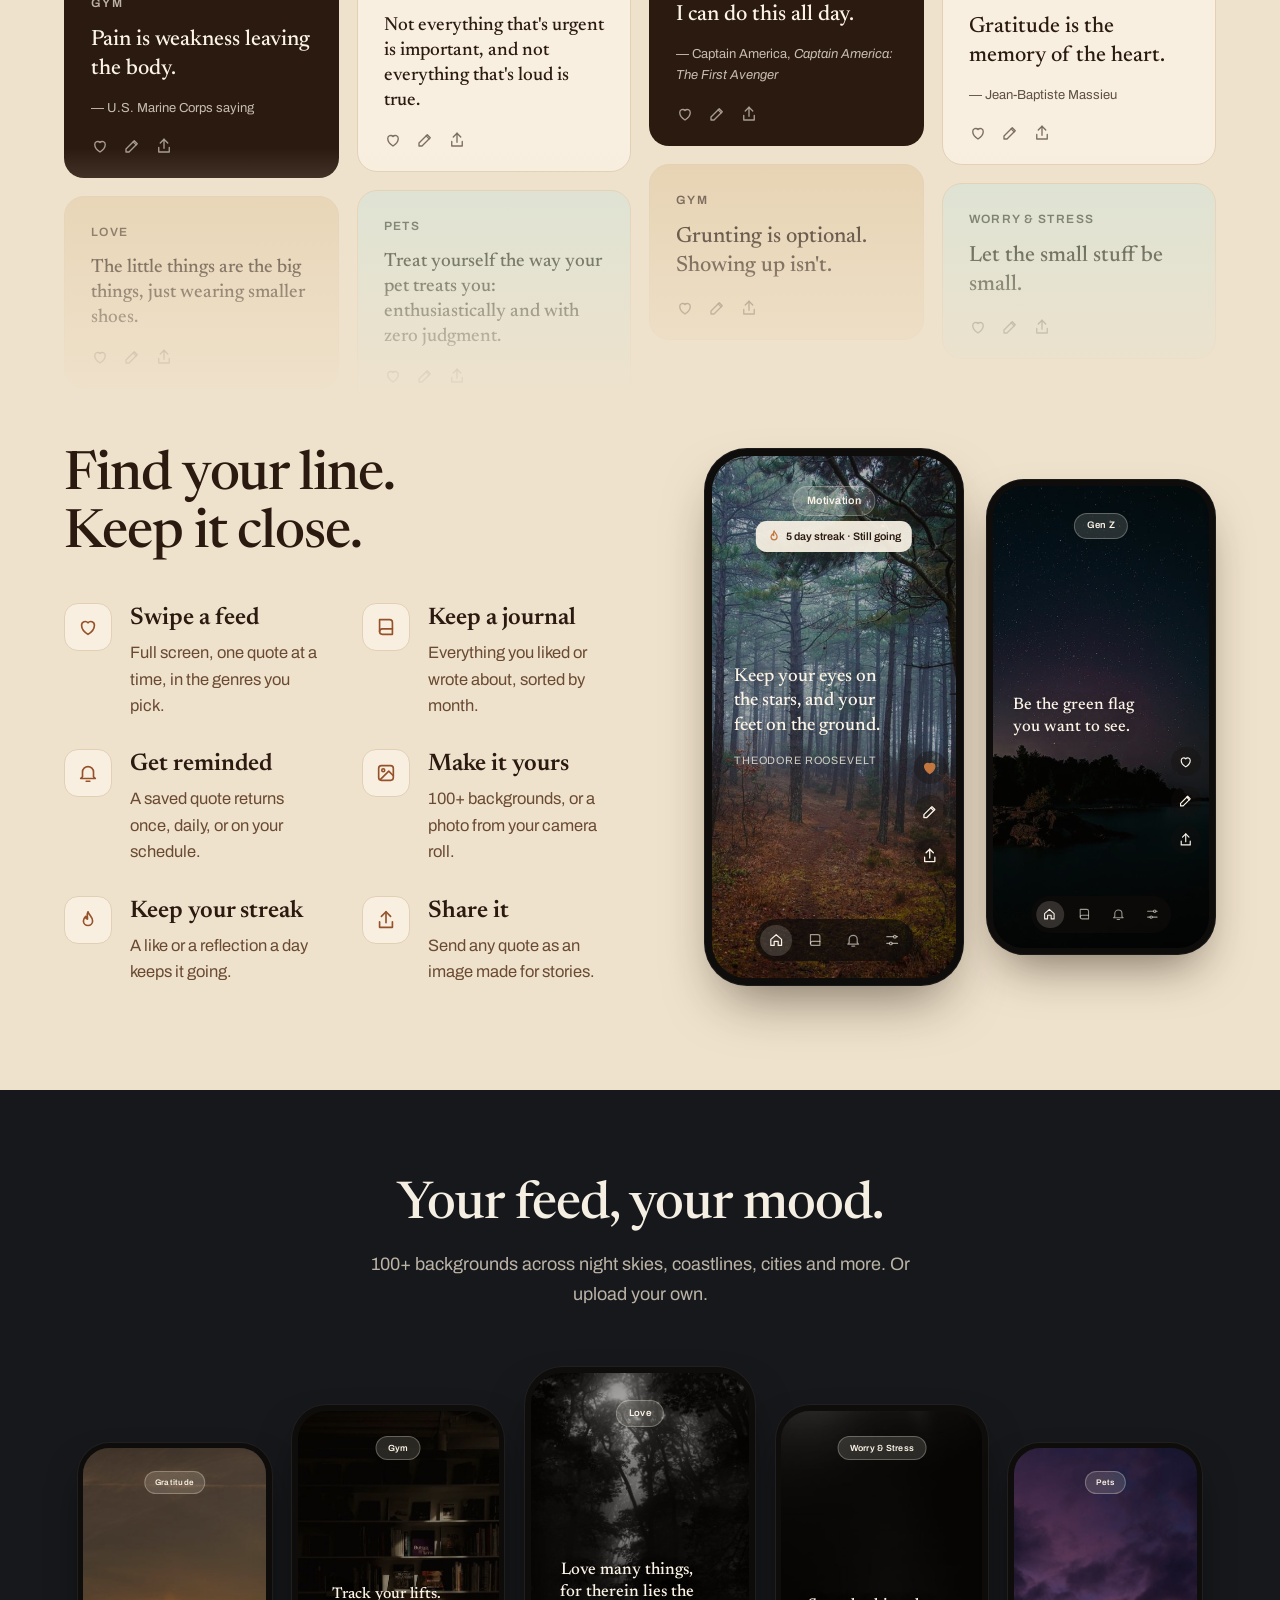
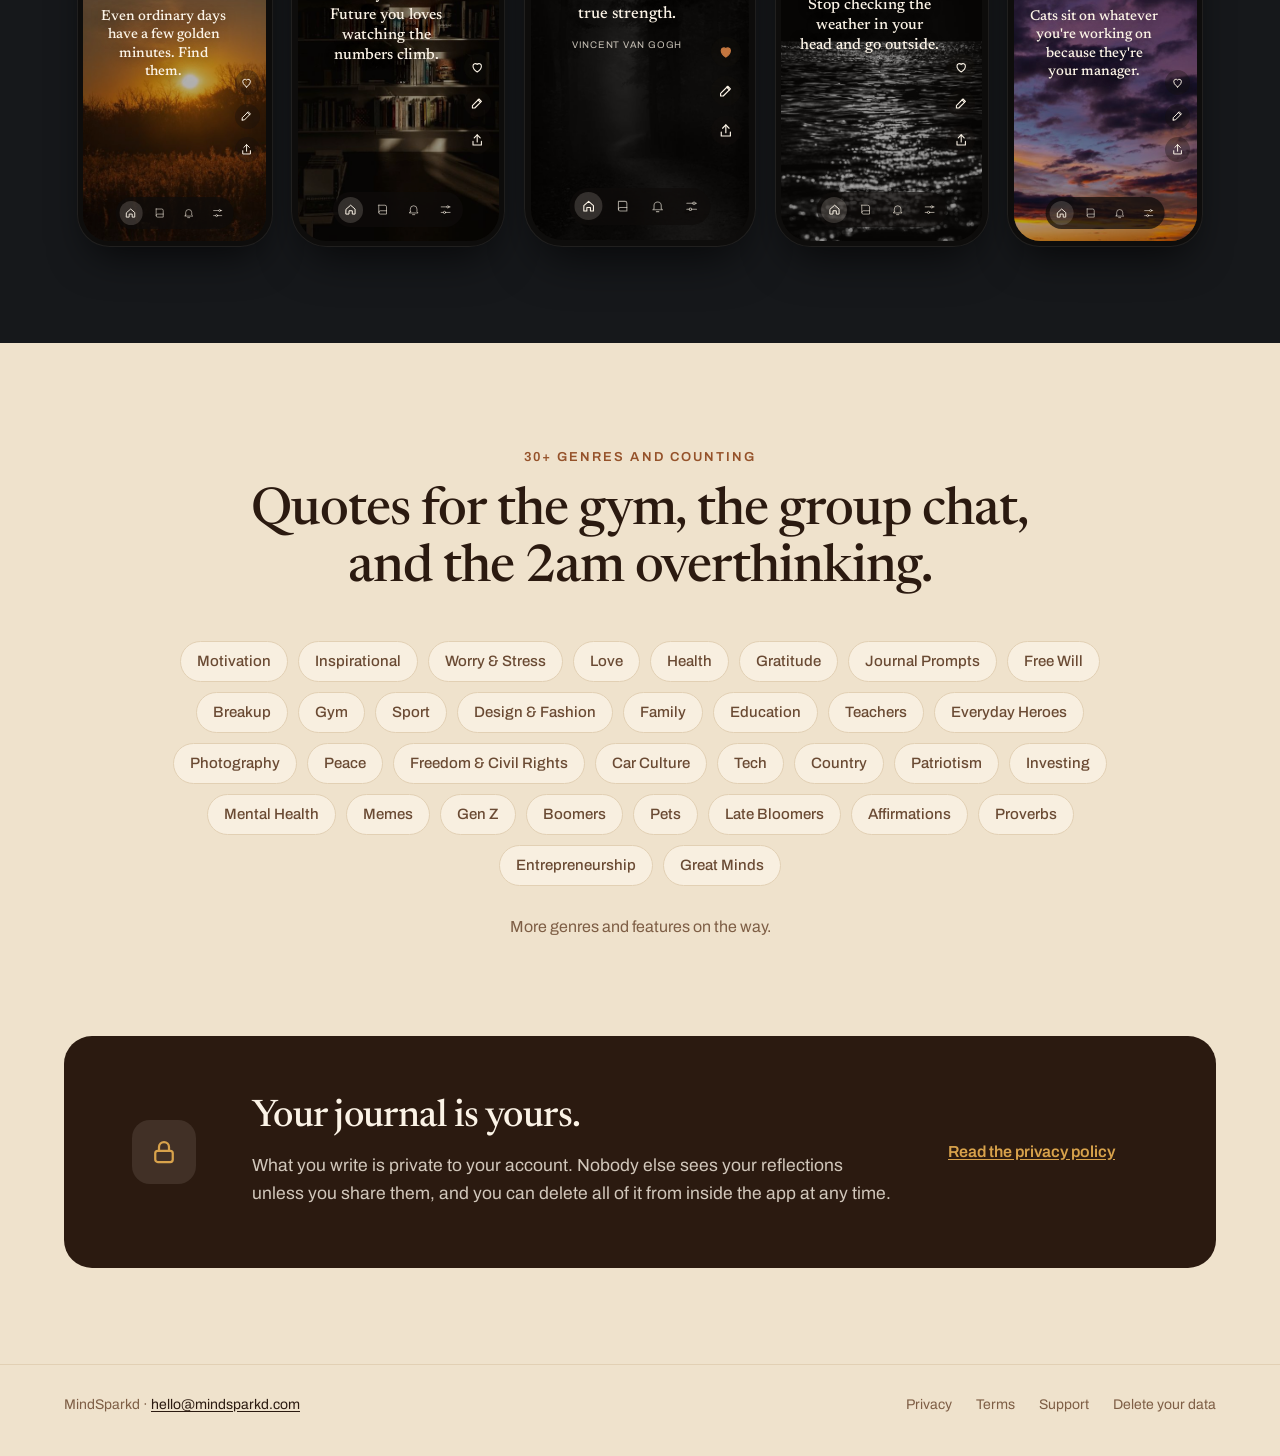
==== commit f986c34e: "copy: genre chips match the app (Aura out, six new in) Aura was retired from the library on 2026-10-" ====
--- a/index.html
+++ b/index.html
@@ -206,10 +206,11 @@
     <h2 class="display" id="genres-title">Quotes for the gym, the group chat,<br class="lg"> and the 2am overthinking.</h2>
     <ul class="chips">
       <li>Motivation</li><li>Inspirational</li><li>Worry &amp; Stress</li><li>Love</li><li>Health</li><li>Gratitude</li>
-      <li>Free Will</li><li>Breakup</li><li>Gym</li><li>Sport</li><li>Design &amp; Fashion</li><li>Family</li>
-      <li>Education</li><li>Teachers</li><li>Everyday Heroes</li><li>Photography</li><li>Peace</li>
+      <li>Journal Prompts</li><li>Free Will</li><li>Breakup</li><li>Gym</li><li>Sport</li><li>Design &amp; Fashion</li>
+      <li>Family</li><li>Education</li><li>Teachers</li><li>Everyday Heroes</li><li>Photography</li><li>Peace</li>
       <li>Freedom &amp; Civil Rights</li><li>Car Culture</li><li>Tech</li><li>Country</li><li>Patriotism</li>
-      <li>Investing</li><li>Mental Health</li><li>Memes</li><li>Gen Z</li><li>Boomers</li><li>Aura</li><li>Pets</li>
+      <li>Investing</li><li>Mental Health</li><li>Memes</li><li>Gen Z</li><li>Boomers</li><li>Pets</li>
+      <li>Late Bloomers</li><li>Affirmations</li><li>Proverbs</li><li>Entrepreneurship</li><li>Great Minds</li>
     </ul>
     <p class="more">More genres and features on the way.</p>
   </div>
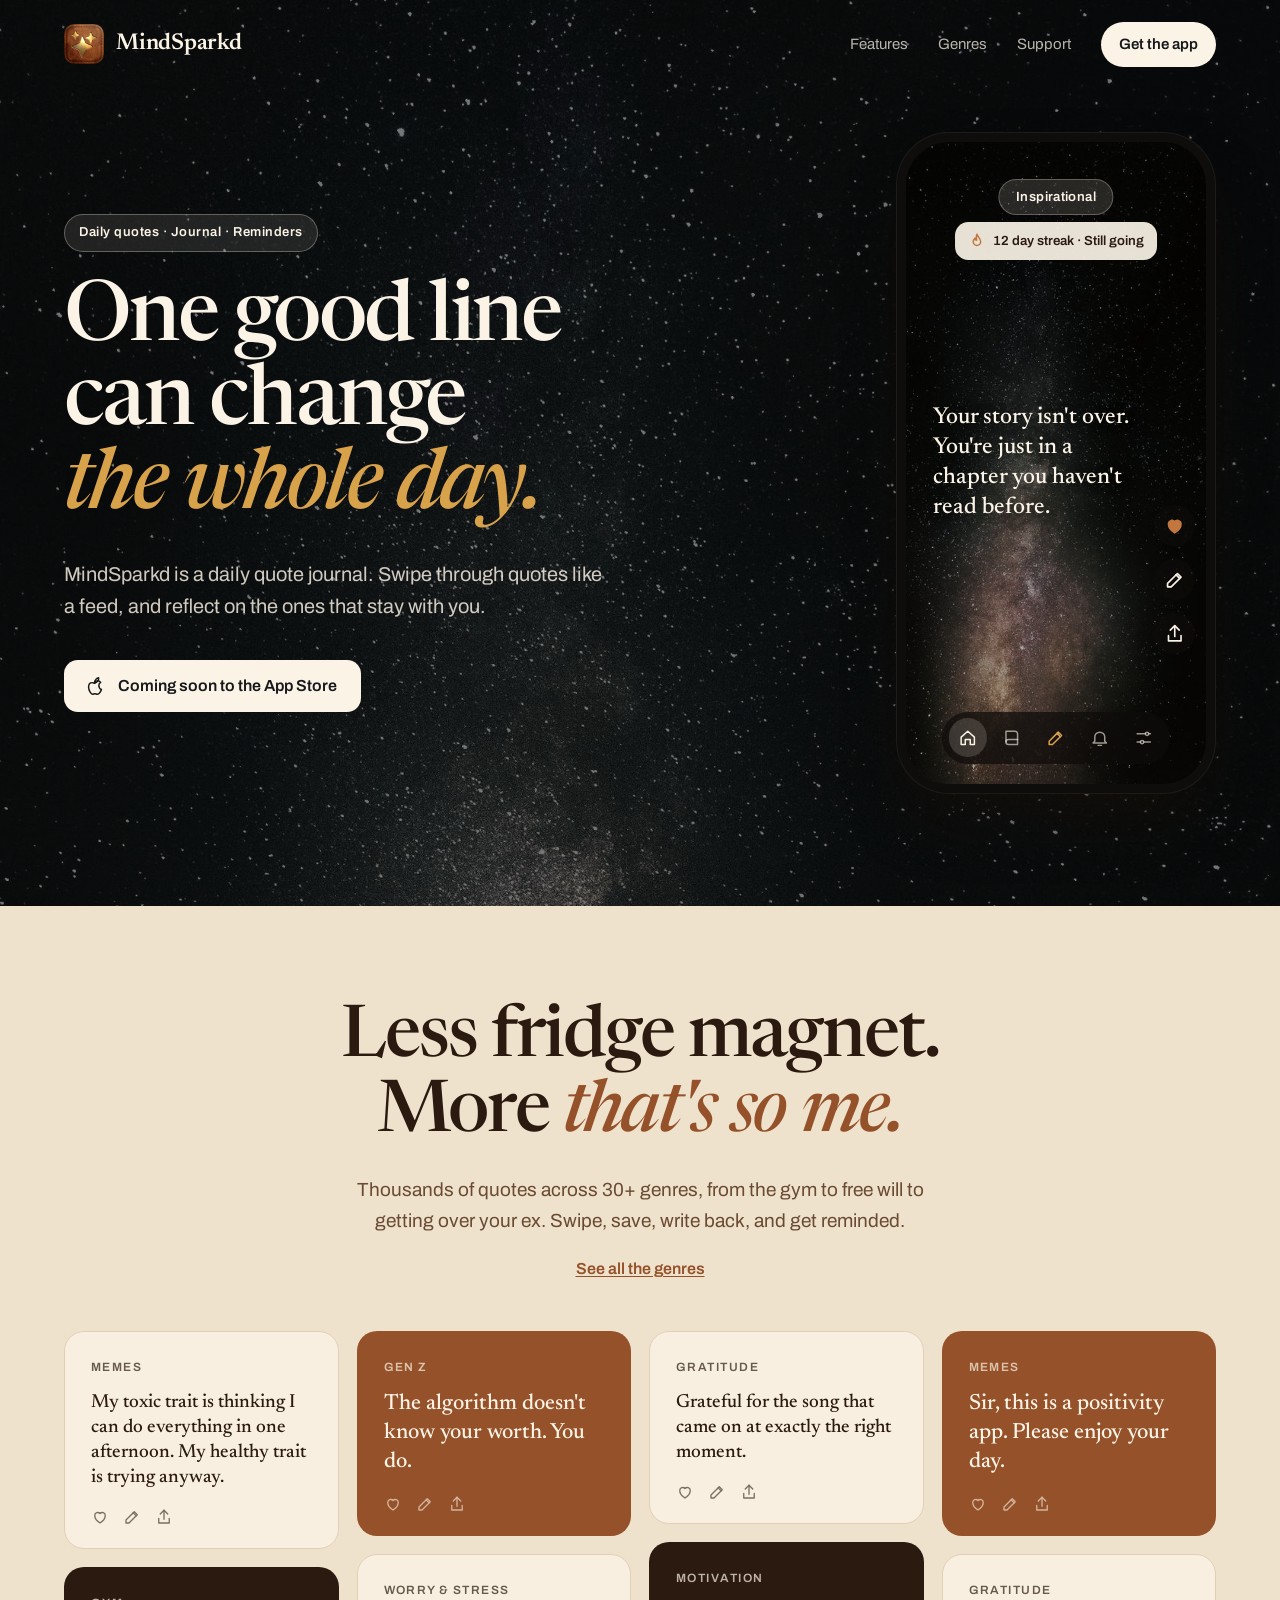
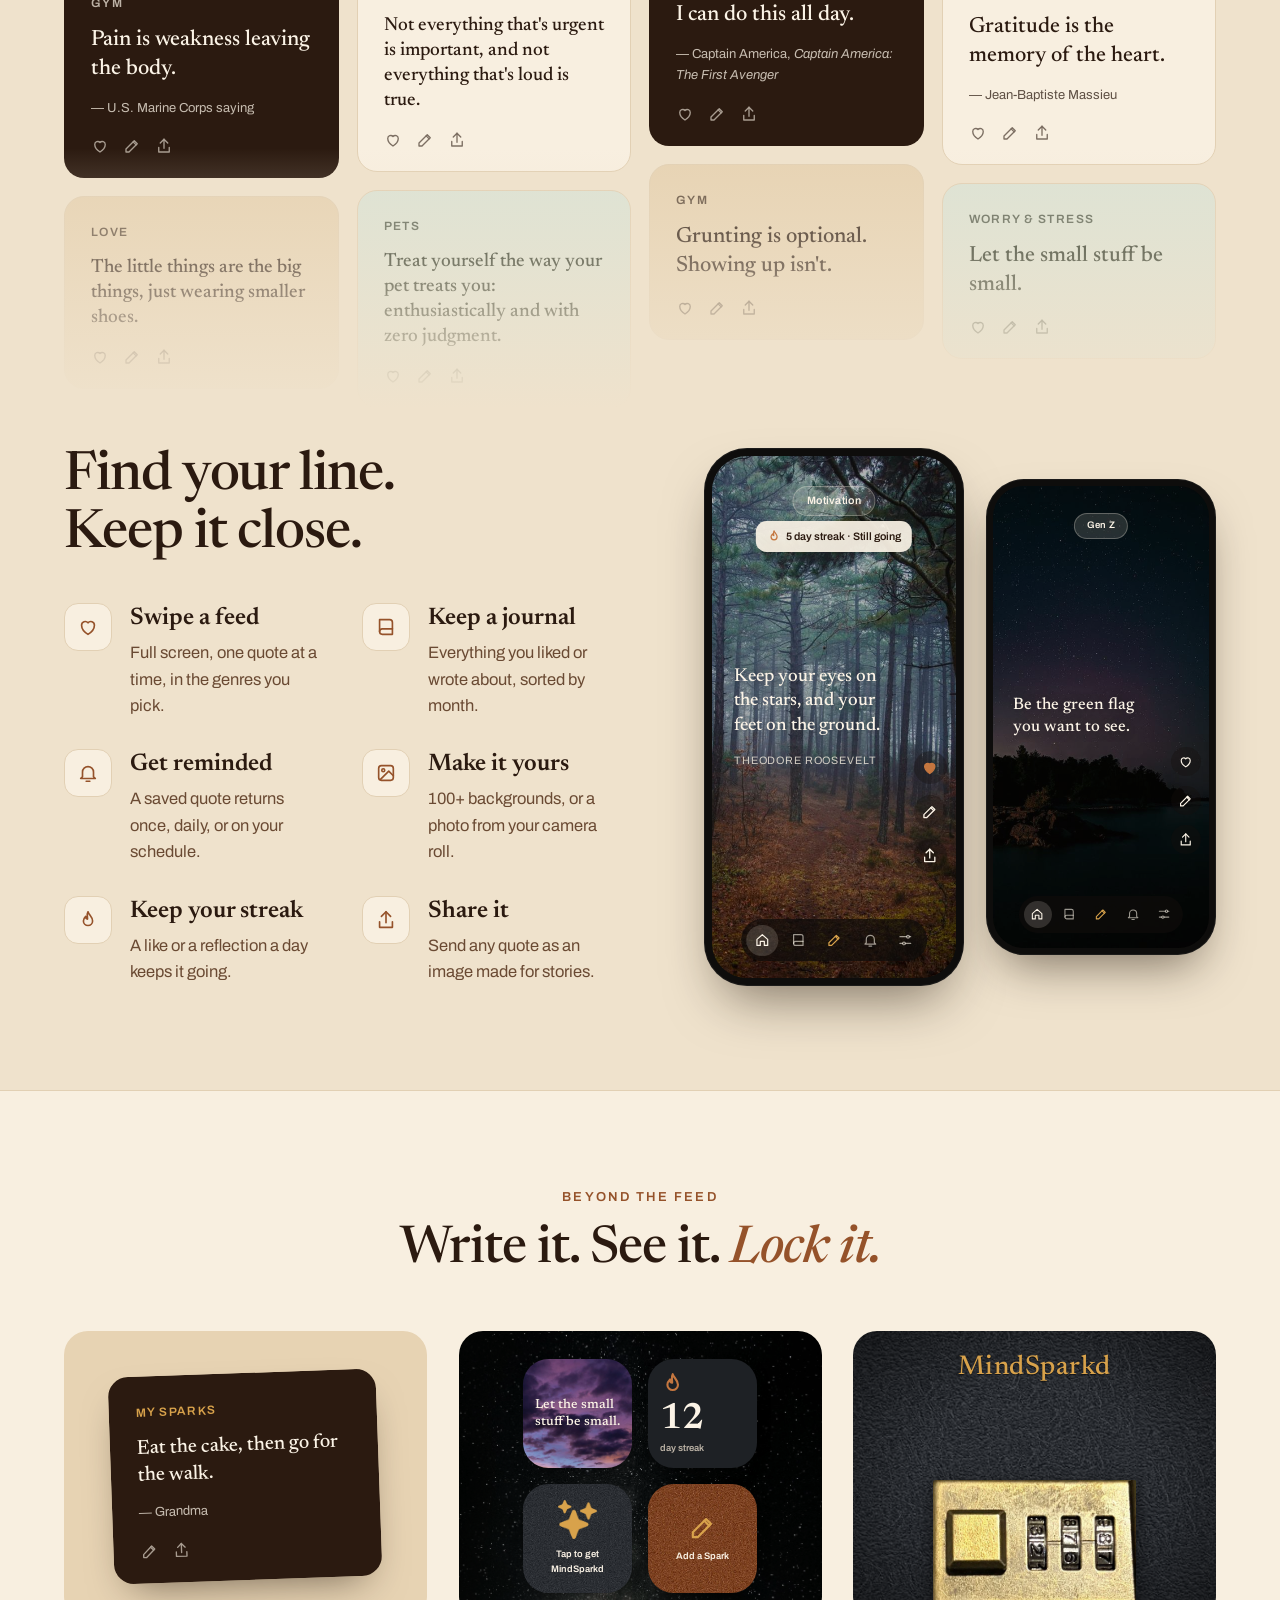
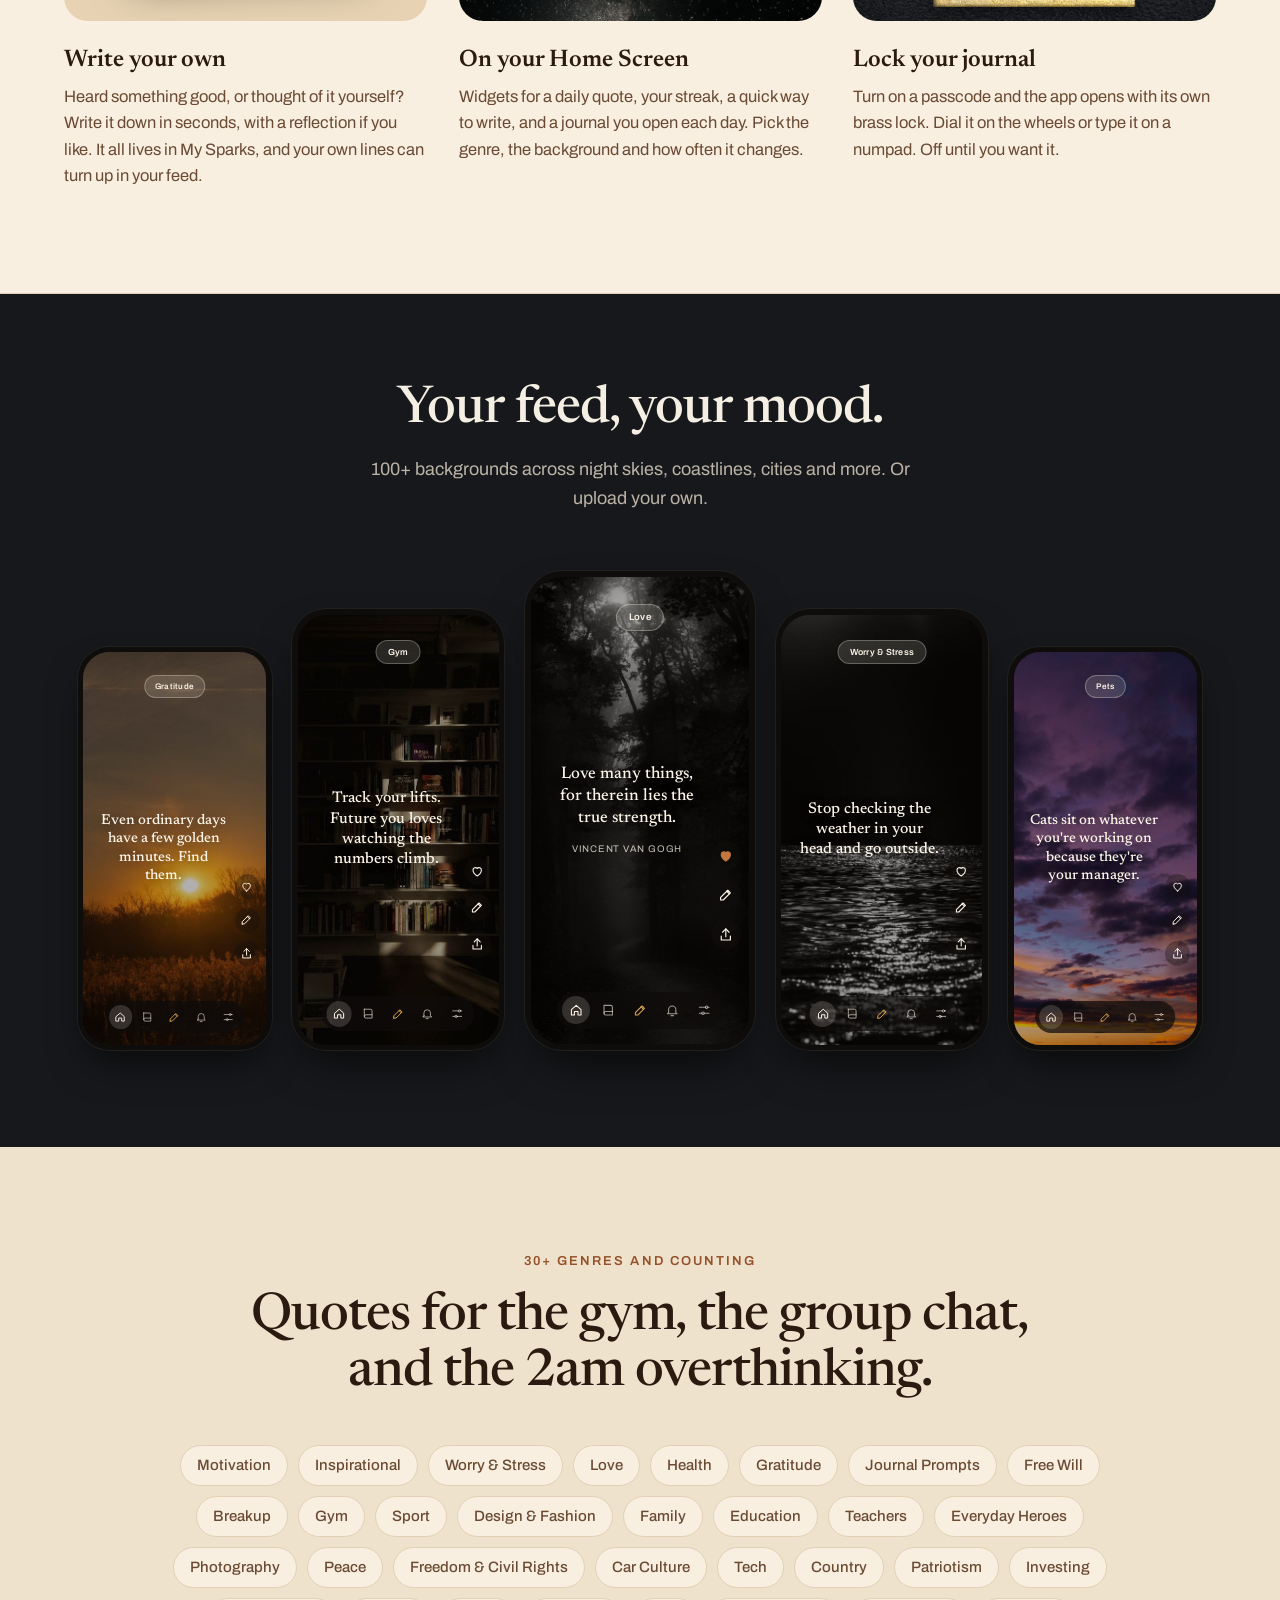
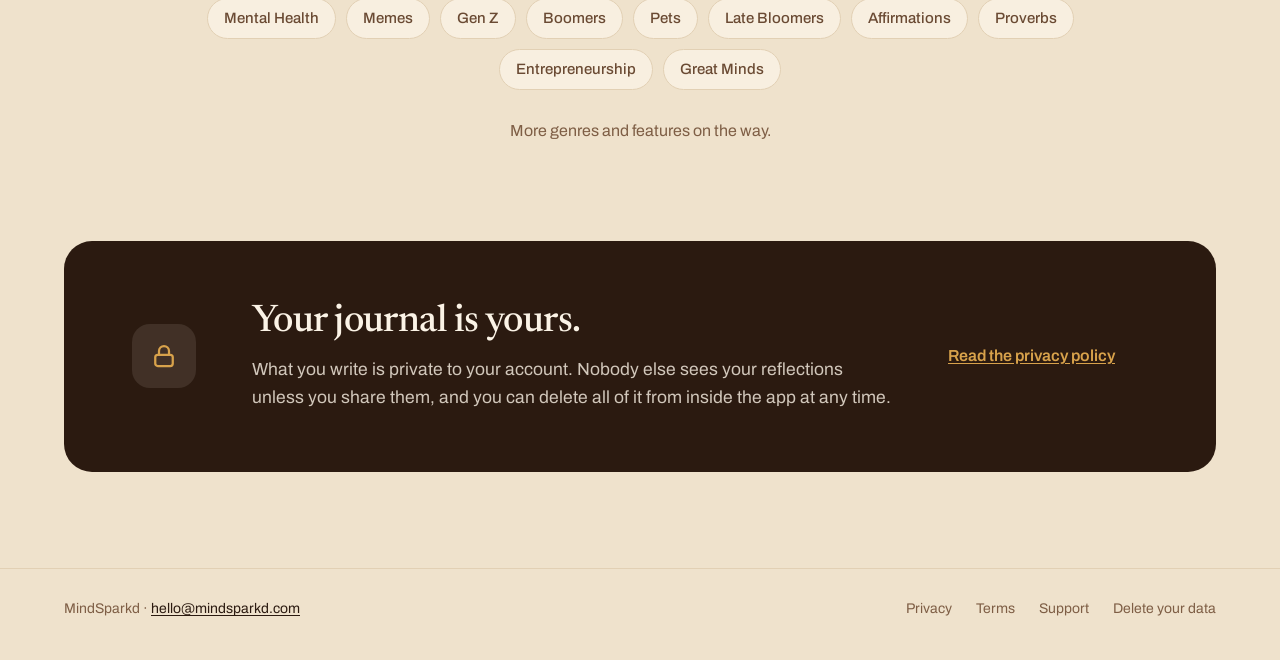
==== commit 0afe8104: "2.7.0 on the site: Write (My Sparks), widgets and the passcode A "Beyond the feed" section after the" ====
--- a/index.html
+++ b/index.html
@@ -73,7 +73,7 @@
         <span class="toast"><svg class="i"><use href="#i-flame"/></svg>12 day streak · Still going</span>
         <div class="body"><p class="q">Your story isn't over. You're just in a chapter you haven't read before.</p></div>
         <div class="rail"><span class="liked"><svg class="i"><use href="#i-heart"/></svg></span><span><svg class="i"><use href="#i-pen"/></svg></span><span><svg class="i"><use href="#i-share"/></svg></span></div>
-        <div class="nav"><span class="on"><svg class="i"><use href="#i-home"/></svg></span><span><svg class="i"><use href="#i-journal"/></svg></span><span><svg class="i"><use href="#i-bell"/></svg></span><span><svg class="i"><use href="#i-sliders"/></svg></span></div>
+        <div class="nav"><span class="on"><svg class="i"><use href="#i-home"/></svg></span><span><svg class="i"><use href="#i-journal"/></svg></span><span class="write"><svg class="i"><use href="#i-pen"/></svg></span><span><svg class="i"><use href="#i-bell"/></svg></span><span><svg class="i"><use href="#i-sliders"/></svg></span></div>
       </div>
     </div>
   </div>
@@ -127,7 +127,7 @@
           <span class="toast"><svg class="i"><use href="#i-flame"/></svg>5 day streak · Still going</span>
           <div class="body"><p class="q">Keep your eyes on the stars, and your feet on the ground.</p><p class="by">Theodore Roosevelt</p></div>
           <div class="rail"><span class="liked"><svg class="i"><use href="#i-heart"/></svg></span><span><svg class="i"><use href="#i-pen"/></svg></span><span><svg class="i"><use href="#i-share"/></svg></span></div>
-          <div class="nav"><span class="on"><svg class="i"><use href="#i-home"/></svg></span><span><svg class="i"><use href="#i-journal"/></svg></span><span><svg class="i"><use href="#i-bell"/></svg></span><span><svg class="i"><use href="#i-sliders"/></svg></span></div>
+          <div class="nav"><span class="on"><svg class="i"><use href="#i-home"/></svg></span><span><svg class="i"><use href="#i-journal"/></svg></span><span class="write"><svg class="i"><use href="#i-pen"/></svg></span><span><svg class="i"><use href="#i-bell"/></svg></span><span><svg class="i"><use href="#i-sliders"/></svg></span></div>
         </div>
       </div>
       <div class="phone" role="img" aria-label="A Gen Z quote over a lake at night: Be the green flag you want to see.">
@@ -136,10 +136,52 @@
           <span class="cat">Gen Z</span>
           <div class="body"><p class="q">Be the green flag you want to see.</p></div>
           <div class="rail"><span><svg class="i"><use href="#i-heart"/></svg></span><span><svg class="i"><use href="#i-pen"/></svg></span><span><svg class="i"><use href="#i-share"/></svg></span></div>
-          <div class="nav"><span class="on"><svg class="i"><use href="#i-home"/></svg></span><span><svg class="i"><use href="#i-journal"/></svg></span><span><svg class="i"><use href="#i-bell"/></svg></span><span><svg class="i"><use href="#i-sliders"/></svg></span></div>
-        </div>
-      </div>
-    </div>
+          <div class="nav"><span class="on"><svg class="i"><use href="#i-home"/></svg></span><span><svg class="i"><use href="#i-journal"/></svg></span><span class="write"><svg class="i"><use href="#i-pen"/></svg></span><span><svg class="i"><use href="#i-bell"/></svg></span><span><svg class="i"><use href="#i-sliders"/></svg></span></div>
+        </div>
+      </div>
+    </div>
+  </div>
+</section>
+
+<section class="extras" aria-labelledby="extras-title">
+  <div class="bar">
+    <p class="eyebrow">Beyond the feed</p>
+    <h2 class="display" id="extras-title">Write it. See it. <em>Lock it.</em></h2>
+    <ul class="extra-grid">
+      <li>
+        <div class="art art-write" aria-hidden="true">
+          <figure class="qcard leather"><p class="g">My Sparks</p><blockquote>Eat the cake, then go for the walk.</blockquote><figcaption class="by">— Grandma</figcaption><div class="acts"><svg class="i"><use href="#i-pen"/></svg><svg class="i"><use href="#i-share"/></svg></div></figure>
+        </div>
+        <h3>Write your own</h3>
+        <p>Heard something good, or thought of it yourself? Write it down in
+        seconds, with a reflection if you like. It all lives in My Sparks, and
+        your own lines can turn up in your feed.</p>
+      </li>
+      <li>
+        <div class="art art-widgets" aria-hidden="true">
+          <img class="wall-photo" src="assets/bg/night-sky-wide.jpg" alt="" loading="lazy">
+          <div class="widgets">
+            <div class="w w-quote"><img src="assets/bg/violet-dusk.jpg" alt="" loading="lazy"><p>Let the small stuff be small.</p></div>
+            <div class="w w-streak"><svg class="i"><use href="#i-flame"/></svg><b>12</b><span>day streak</span></div>
+            <div class="w w-tap"><span class="sparkles"></span><span>Tap to get MindSparkd</span></div>
+            <div class="w w-spark"><svg class="i"><use href="#i-pen"/></svg><span>Add a Spark</span></div>
+          </div>
+        </div>
+        <h3>On your Home Screen</h3>
+        <p>Widgets for a daily quote, your streak, a quick way to write, and a
+        journal you open each day. Pick the genre, the background and how
+        often it changes.</p>
+      </li>
+      <li>
+        <div class="art art-lock" aria-hidden="true">
+          <span class="foil">MindSparkd</span>
+          <img src="assets/art/lock-body.webp" alt="" loading="lazy">
+        </div>
+        <h3>Lock your journal</h3>
+        <p>Turn on a passcode and the app opens with its own brass lock. Dial
+        it on the wheels or type it on a numpad. Off until you want it.</p>
+      </li>
+    </ul>
   </div>
 </section>
 
@@ -156,7 +198,7 @@
             <span class="cat">Gratitude</span>
             <div class="body"><p class="q">Even ordinary days have a few golden minutes. Find them.</p></div>
             <div class="rail"><span><svg class="i"><use href="#i-heart"/></svg></span><span><svg class="i"><use href="#i-pen"/></svg></span><span><svg class="i"><use href="#i-share"/></svg></span></div>
-            <div class="nav"><span class="on"><svg class="i"><use href="#i-home"/></svg></span><span><svg class="i"><use href="#i-journal"/></svg></span><span><svg class="i"><use href="#i-bell"/></svg></span><span><svg class="i"><use href="#i-sliders"/></svg></span></div>
+            <div class="nav"><span class="on"><svg class="i"><use href="#i-home"/></svg></span><span><svg class="i"><use href="#i-journal"/></svg></span><span class="write"><svg class="i"><use href="#i-pen"/></svg></span><span><svg class="i"><use href="#i-bell"/></svg></span><span><svg class="i"><use href="#i-sliders"/></svg></span></div>
           </div>
         </div>
         <div class="phone" role="img" aria-label="A Gym quote over a quiet library: Track your lifts. Future you loves watching the numbers climb.">
@@ -165,7 +207,7 @@
             <span class="cat">Gym</span>
             <div class="body"><p class="q">Track your lifts. Future you loves watching the numbers climb.</p></div>
             <div class="rail"><span><svg class="i"><use href="#i-heart"/></svg></span><span><svg class="i"><use href="#i-pen"/></svg></span><span><svg class="i"><use href="#i-share"/></svg></span></div>
-            <div class="nav"><span class="on"><svg class="i"><use href="#i-home"/></svg></span><span><svg class="i"><use href="#i-journal"/></svg></span><span><svg class="i"><use href="#i-bell"/></svg></span><span><svg class="i"><use href="#i-sliders"/></svg></span></div>
+            <div class="nav"><span class="on"><svg class="i"><use href="#i-home"/></svg></span><span><svg class="i"><use href="#i-journal"/></svg></span><span class="write"><svg class="i"><use href="#i-pen"/></svg></span><span><svg class="i"><use href="#i-bell"/></svg></span><span><svg class="i"><use href="#i-sliders"/></svg></span></div>
           </div>
         </div>
         <div class="phone" role="img" aria-label="A liked Love quote over a forest path: Love many things, for therein lies the true strength, by Vincent van Gogh.">
@@ -174,7 +216,7 @@
             <span class="cat">Love</span>
             <div class="body"><p class="q">Love many things, for therein lies the true strength.</p><p class="by">Vincent van Gogh</p></div>
             <div class="rail"><span class="liked"><svg class="i"><use href="#i-heart"/></svg></span><span><svg class="i"><use href="#i-pen"/></svg></span><span><svg class="i"><use href="#i-share"/></svg></span></div>
-            <div class="nav"><span class="on"><svg class="i"><use href="#i-home"/></svg></span><span><svg class="i"><use href="#i-journal"/></svg></span><span><svg class="i"><use href="#i-bell"/></svg></span><span><svg class="i"><use href="#i-sliders"/></svg></span></div>
+            <div class="nav"><span class="on"><svg class="i"><use href="#i-home"/></svg></span><span><svg class="i"><use href="#i-journal"/></svg></span><span class="write"><svg class="i"><use href="#i-pen"/></svg></span><span><svg class="i"><use href="#i-bell"/></svg></span><span><svg class="i"><use href="#i-sliders"/></svg></span></div>
           </div>
         </div>
         <div class="phone" role="img" aria-label="A Worry and Stress quote over moonlight on the sea: Stop checking the weather in your head and go outside.">
@@ -183,7 +225,7 @@
             <span class="cat">Worry &amp; Stress</span>
             <div class="body"><p class="q">Stop checking the weather in your head and go outside.</p></div>
             <div class="rail"><span><svg class="i"><use href="#i-heart"/></svg></span><span><svg class="i"><use href="#i-pen"/></svg></span><span><svg class="i"><use href="#i-share"/></svg></span></div>
-            <div class="nav"><span class="on"><svg class="i"><use href="#i-home"/></svg></span><span><svg class="i"><use href="#i-journal"/></svg></span><span><svg class="i"><use href="#i-bell"/></svg></span><span><svg class="i"><use href="#i-sliders"/></svg></span></div>
+            <div class="nav"><span class="on"><svg class="i"><use href="#i-home"/></svg></span><span><svg class="i"><use href="#i-journal"/></svg></span><span class="write"><svg class="i"><use href="#i-pen"/></svg></span><span><svg class="i"><use href="#i-bell"/></svg></span><span><svg class="i"><use href="#i-sliders"/></svg></span></div>
           </div>
         </div>
         <div class="phone" role="img" aria-label="A Pets quote over a violet dusk sky: Cats sit on whatever you're working on because they're your manager.">
@@ -192,7 +234,7 @@
             <span class="cat">Pets</span>
             <div class="body"><p class="q">Cats sit on whatever you're working on because they're your manager.</p></div>
             <div class="rail"><span><svg class="i"><use href="#i-heart"/></svg></span><span><svg class="i"><use href="#i-pen"/></svg></span><span><svg class="i"><use href="#i-share"/></svg></span></div>
-            <div class="nav"><span class="on"><svg class="i"><use href="#i-home"/></svg></span><span><svg class="i"><use href="#i-journal"/></svg></span><span><svg class="i"><use href="#i-bell"/></svg></span><span><svg class="i"><use href="#i-sliders"/></svg></span></div>
+            <div class="nav"><span class="on"><svg class="i"><use href="#i-home"/></svg></span><span><svg class="i"><use href="#i-journal"/></svg></span><span class="write"><svg class="i"><use href="#i-pen"/></svg></span><span><svg class="i"><use href="#i-bell"/></svg></span><span><svg class="i"><use href="#i-sliders"/></svg></span></div>
           </div>
         </div>
       </div>
--- a/assets/home.css
+++ b/assets/home.css
@@ -218,7 +218,7 @@
   transform: translateX(-50%);
   z-index: 2;
   display: flex;
-  gap: 0.8em;
+  gap: 0.5em;
   padding: 0.6em;
   border-radius: 999px;
   background: rgba(14, 12, 10, 0.72);
@@ -235,6 +235,8 @@
 }
 
 .screen .nav span.on { background: rgba(251, 243, 230, 0.16); color: var(--cream); }
+/* Write, the gold pen in the middle of the app's pill. */
+.screen .nav span.write { color: var(--gold); }
 .screen .nav .i { width: 1.8em; height: 1.8em; }
 
 /* Hero: the night sky ---------------------------------------------- *
@@ -509,6 +511,142 @@
 
 @media (max-width: 560px) { .feat-grid { grid-template-columns: minmax(0, 1fr); gap: 26px; } }
 
+/* Beyond the feed: Write, widgets and the passcode (2.7.0) ---------- *
+ *
+ * Each card's picture is drawn from the app's own art: the book cover's
+ * leather and brass lock, and the widgets' sparkles. Sized in cqw, so a
+ * picture scales with its card.
+ */
+
+.extras {
+  padding: 96px 0 104px;
+  background: var(--surface);
+  border-top: 1px solid var(--border);
+  border-bottom: 1px solid var(--border);
+  text-align: center;
+}
+
+.extras .display { margin-top: 14px; }
+
+.extra-grid {
+  display: grid;
+  grid-template-columns: repeat(3, minmax(0, 1fr));
+  gap: 32px;
+  margin: 52px 0 0;
+  padding: 0;
+  list-style: none;
+  text-align: left;
+}
+
+.extra-grid > li > h3 {
+  margin: 24px 0 0;
+  font-family: var(--serif);
+  font-size: 24px;
+  font-weight: 600;
+  line-height: 1.3;
+}
+
+.extra-grid > li > p { margin: 8px 0 0; font-size: 16.5px; line-height: 1.6; color: var(--muted); }
+
+.art {
+  container-type: inline-size;
+  position: relative;
+  aspect-ratio: 5 / 4;
+  border-radius: 24px;
+  overflow: hidden;
+  display: flex;
+  align-items: center;
+  justify-content: center;
+}
+
+/* Write: an own entry, as the Journal shows it. */
+.art-write { background: var(--surface-2); }
+.art-write .qcard { width: 74%; margin: 0; transform: rotate(-2deg); box-shadow: 0 18px 40px -18px rgba(30, 18, 8, 0.6); }
+.art-write .qcard .g { color: var(--gold); opacity: 1; }
+.art-write .qcard blockquote { font-size: 5.6cqw; }
+
+/* Widgets: four small ones on a night Home Screen. */
+.art-widgets .wall-photo { position: absolute; inset: 0; width: 100%; height: 100%; object-fit: cover; filter: brightness(0.7); }
+
+.widgets {
+  position: relative;
+  display: grid;
+  grid-template-columns: repeat(2, 30cqw);
+  gap: 4.5cqw;
+}
+
+.w {
+  position: relative;
+  width: 30cqw;
+  height: 30cqw;
+  border-radius: 7cqw;
+  overflow: hidden;
+  padding: 3.2cqw;
+  display: flex;
+  flex-direction: column;
+  color: var(--cream);
+  font-size: 2.6cqw;
+  font-weight: 600;
+  box-shadow: 0 2cqw 5cqw -2cqw rgba(0, 0, 0, 0.6);
+}
+
+.w-quote > img { position: absolute; inset: 0; width: 100%; height: 100%; object-fit: cover; }
+.w-quote::before { content: ''; position: absolute; inset: 0; background: rgba(12, 9, 6, 0.3); }
+.w-quote p {
+  position: relative;
+  margin: auto 0;
+  font-family: var(--serif);
+  font-size: 3.6cqw;
+  line-height: 1.25;
+  font-weight: 500;
+  text-shadow: 0 1px 6px rgba(0, 0, 0, 0.45);
+}
+
+.w-streak { background: var(--ink-surface); justify-content: flex-end; }
+.w-streak .i { position: absolute; top: 3.2cqw; left: 3.2cqw; width: 7cqw; height: 7cqw; color: #C4763F; stroke-width: 2; }
+.w-streak b { font-family: var(--serif); font-size: 10cqw; line-height: 1; font-weight: 600; }
+.w-streak span { margin-top: 0.6cqw; color: var(--ink-muted); }
+
+.w-tap,
+.w-spark { align-items: center; justify-content: center; gap: 2cqw; text-align: center; }
+.w-tap { background: url('art/leather-dark.jpg') center / cover; }
+.w-spark { background: url('art/leather-cognac.jpg') center / cover; }
+
+.w-tap .sparkles {
+  width: 11cqw;
+  height: 11cqw;
+  background: var(--gold);
+  -webkit-mask: url('art/sparkles.png') center / contain no-repeat;
+  mask: url('art/sparkles.png') center / contain no-repeat;
+}
+
+.w-spark .i { width: 8cqw; height: 8cqw; color: var(--gold); }
+
+/* The passcode: the book's brass lock on its leather. */
+.art-lock {
+  flex-direction: column;
+  gap: 7cqw;
+  background:
+    radial-gradient(ellipse at center, rgba(0, 0, 0, 0) 45%, rgba(0, 0, 0, 0.5) 100%),
+    url('art/leather-dark.jpg') center / cover;
+}
+
+.art-lock .foil {
+  font-family: var(--serif);
+  font-size: 7.5cqw;
+  font-weight: 500;
+  letter-spacing: 0.02em;
+  color: var(--gold);
+  text-shadow: 0 1px 0 rgba(0, 0, 0, 0.5);
+}
+
+.art-lock img { width: 56%; height: auto; filter: drop-shadow(0 2cqw 3cqw rgba(0, 0, 0, 0.6)); }
+
+@media (max-width: 960px) {
+  .extras { padding: 80px 0 88px; }
+  .extra-grid { grid-template-columns: minmax(0, 1fr); gap: 48px; max-width: 520px; margin-left: auto; margin-right: auto; }
+}
+
 /* The night strip -------------------------------------------------- */
 
 .ink {
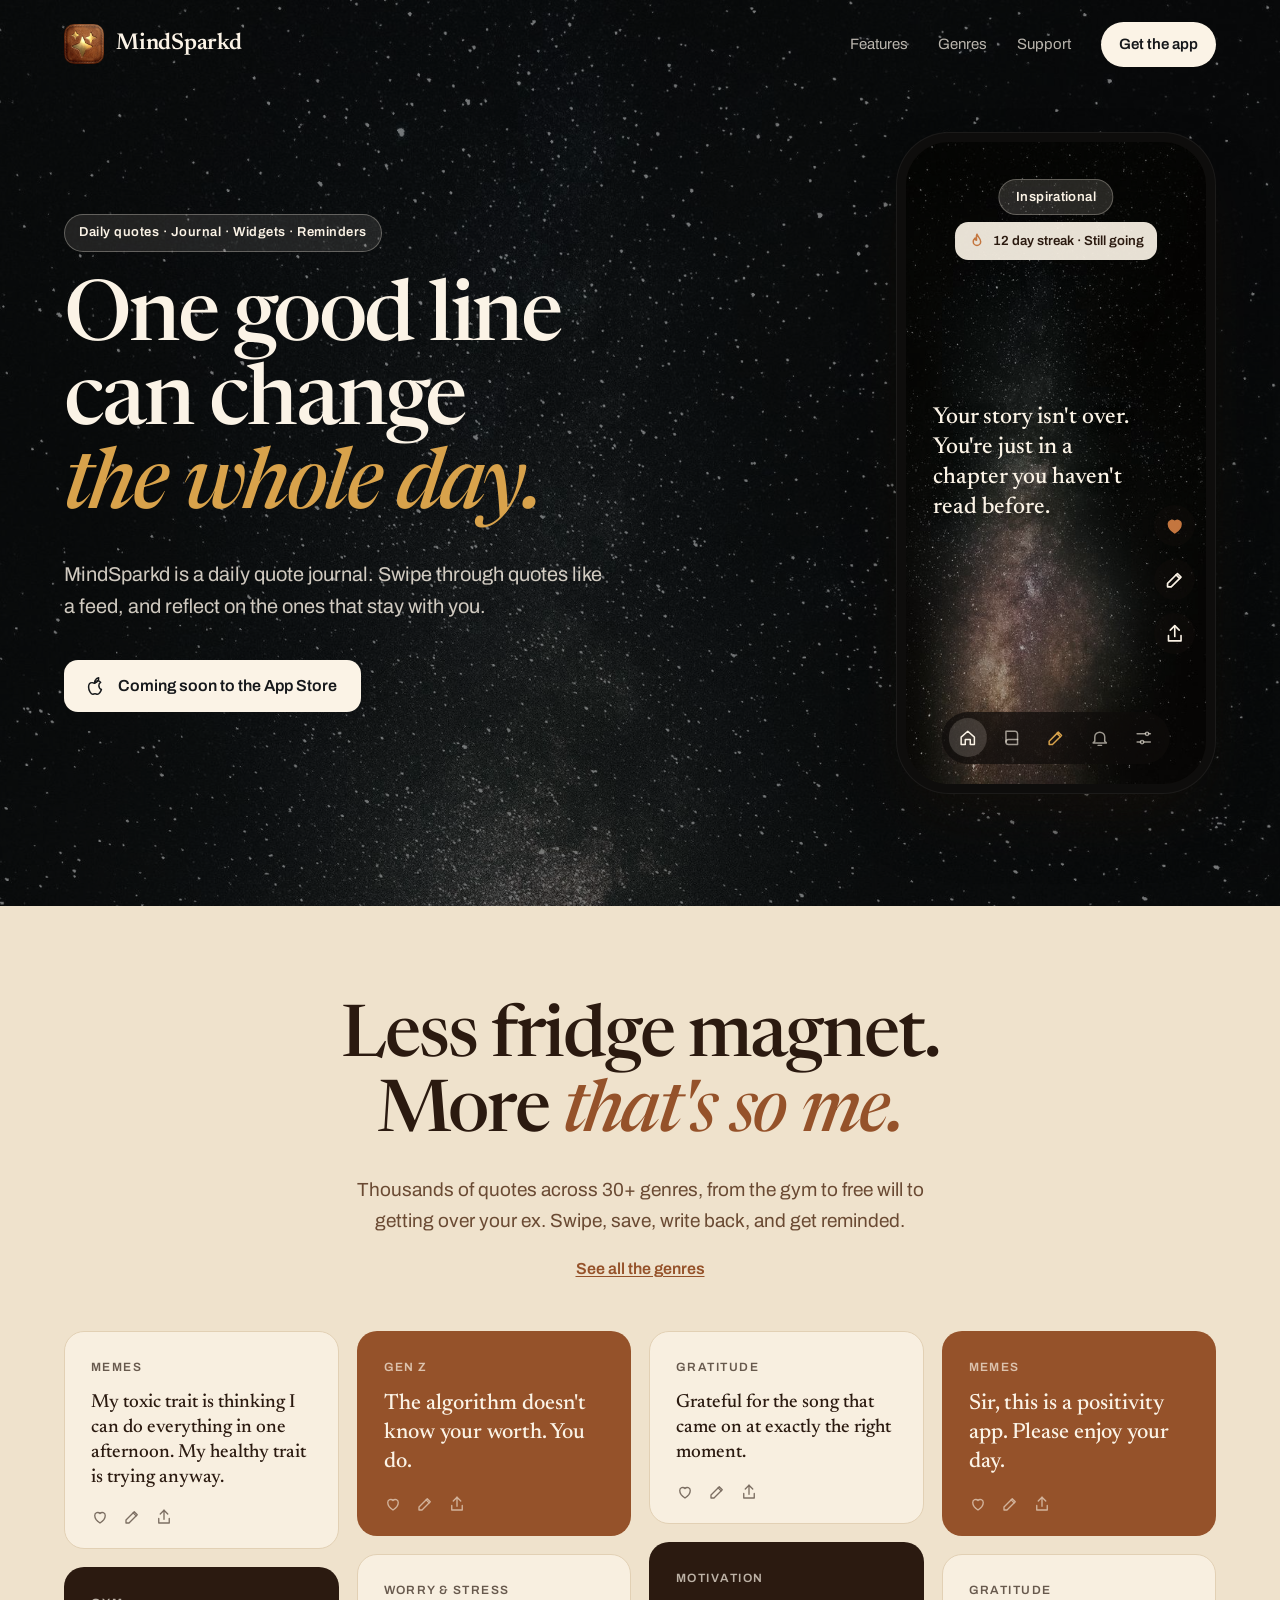
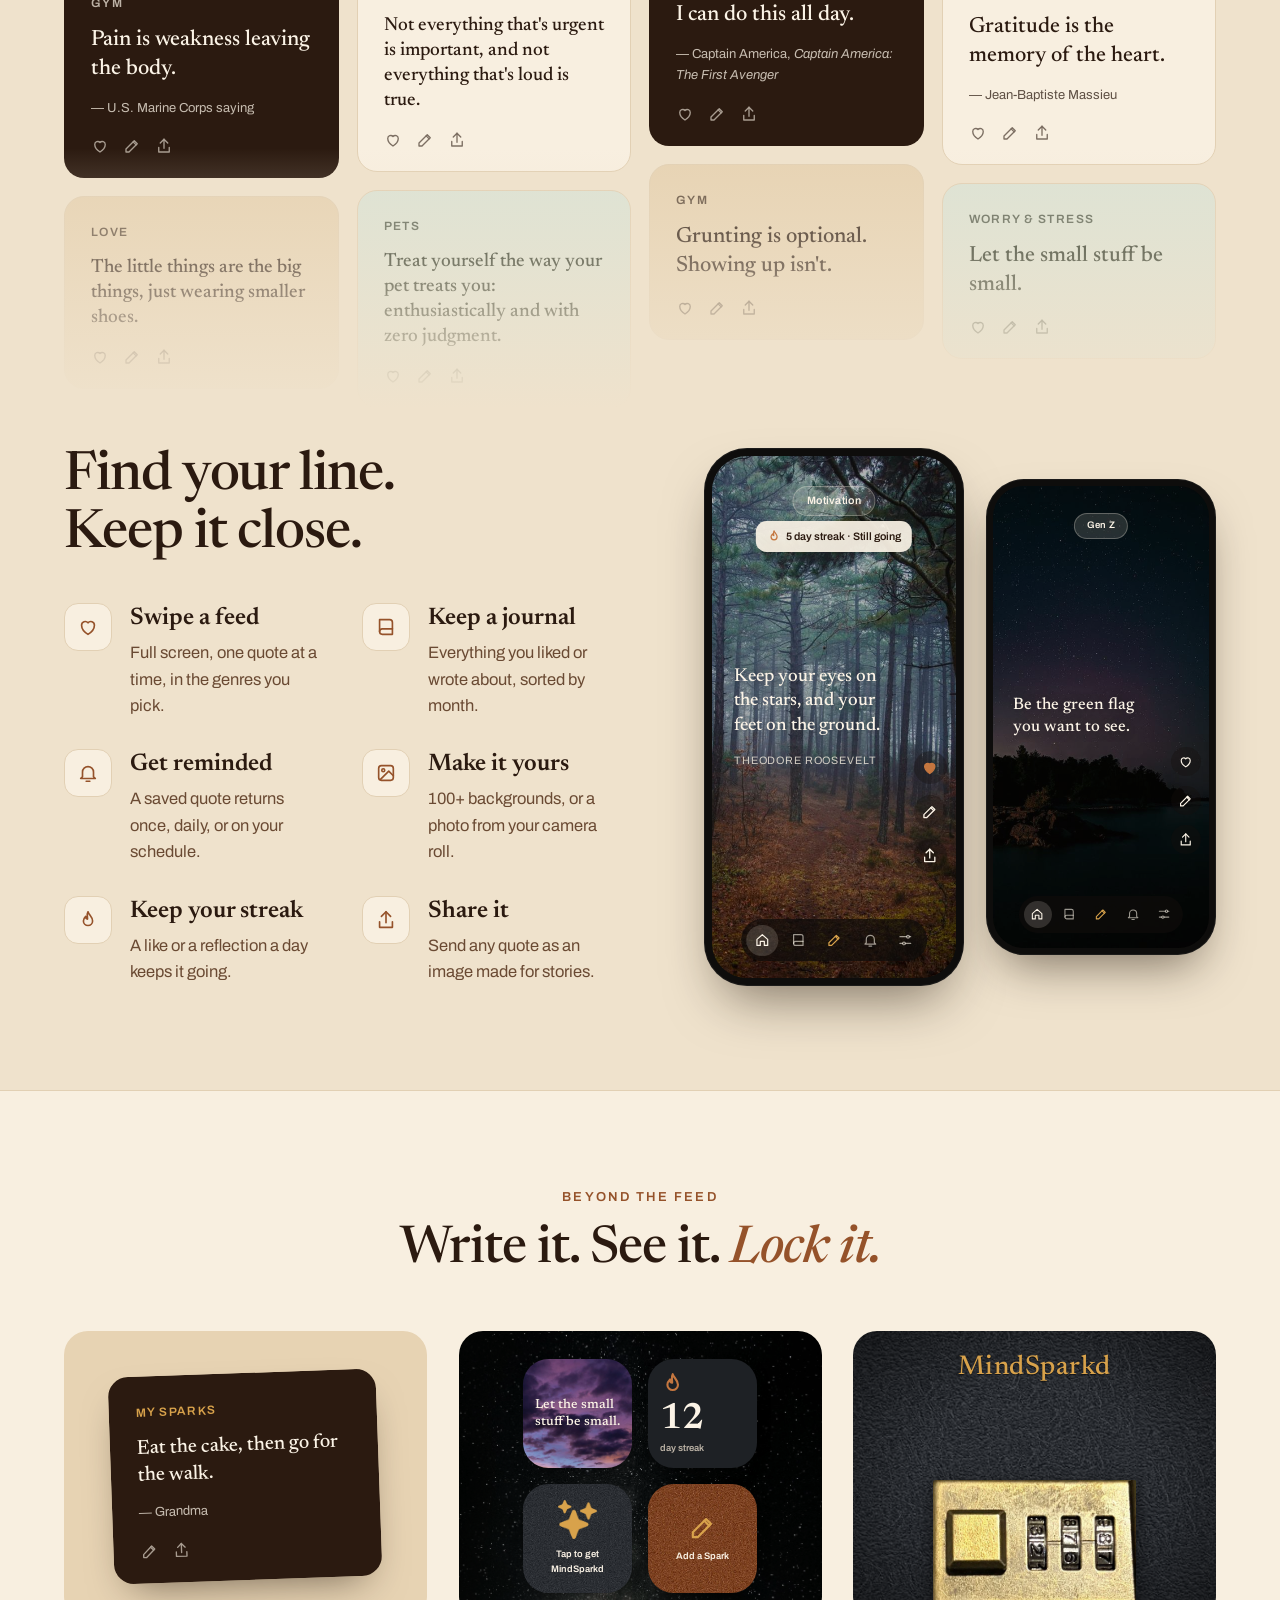
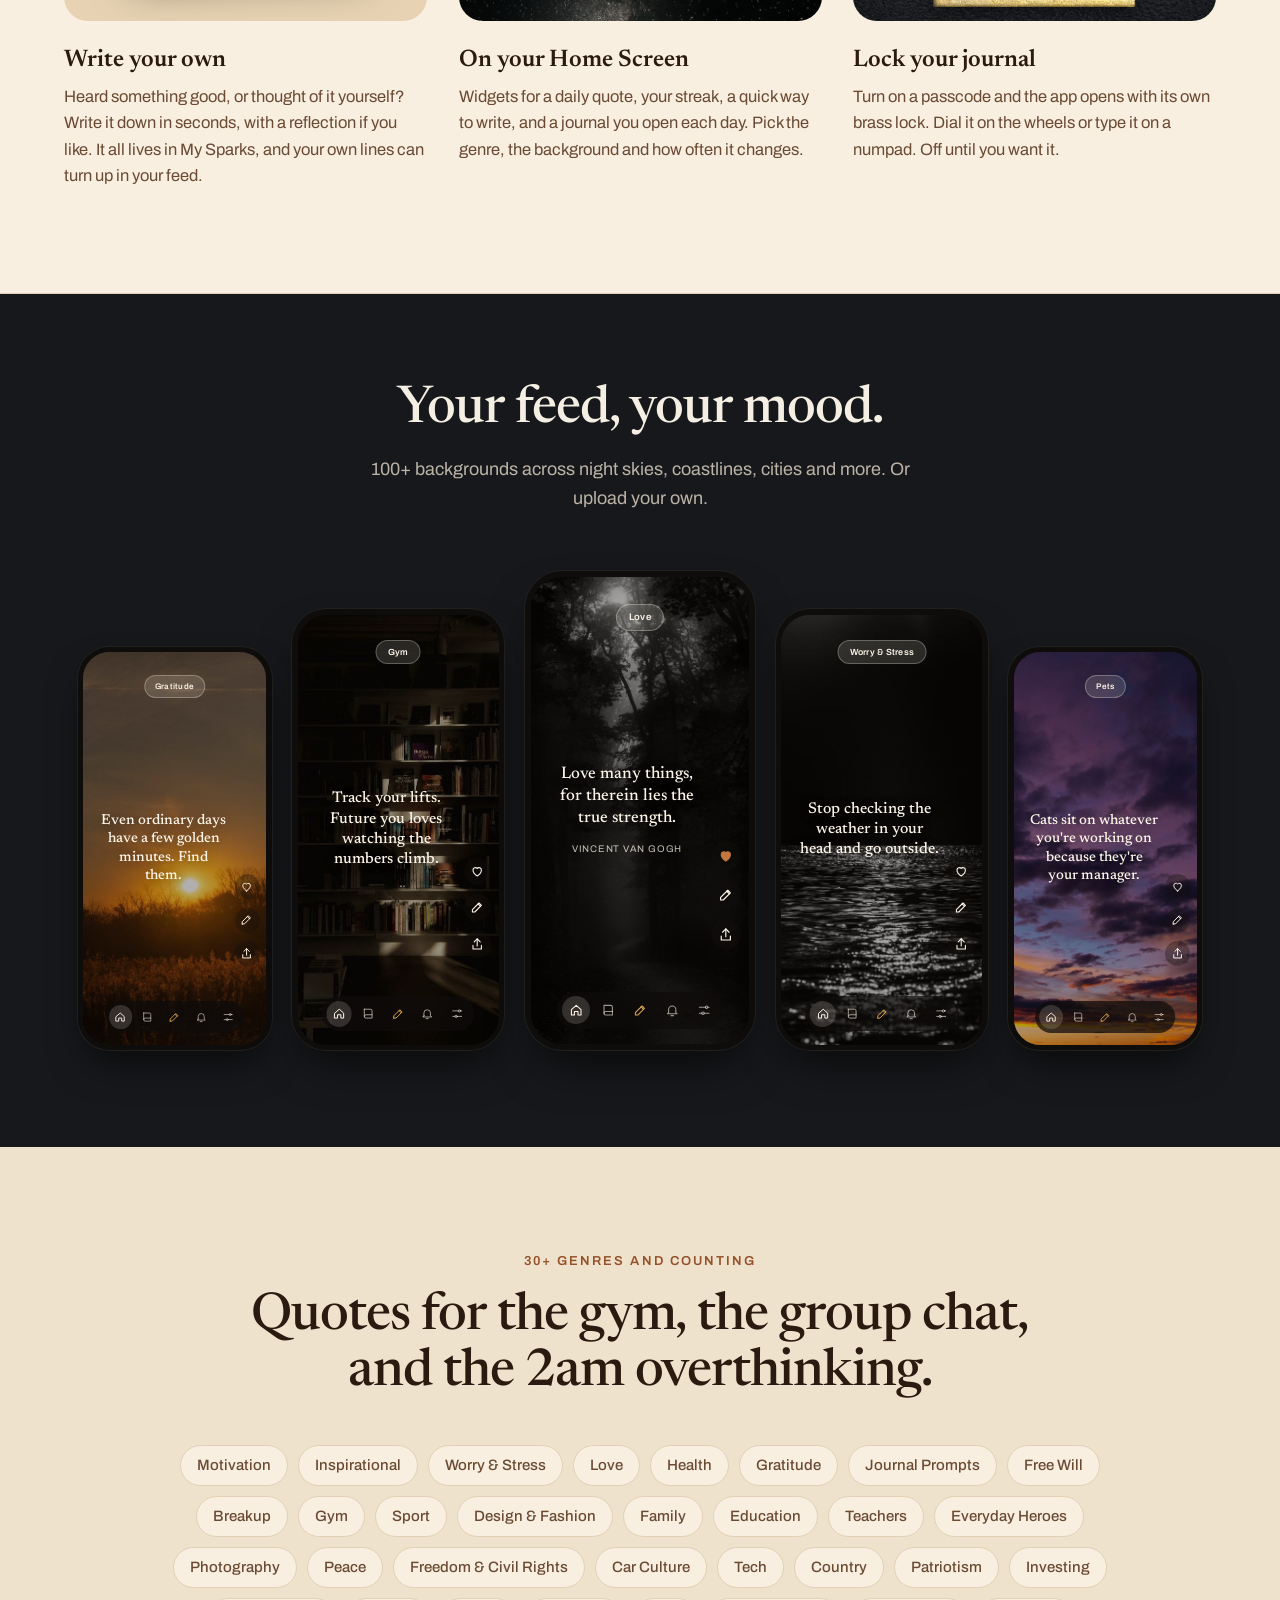
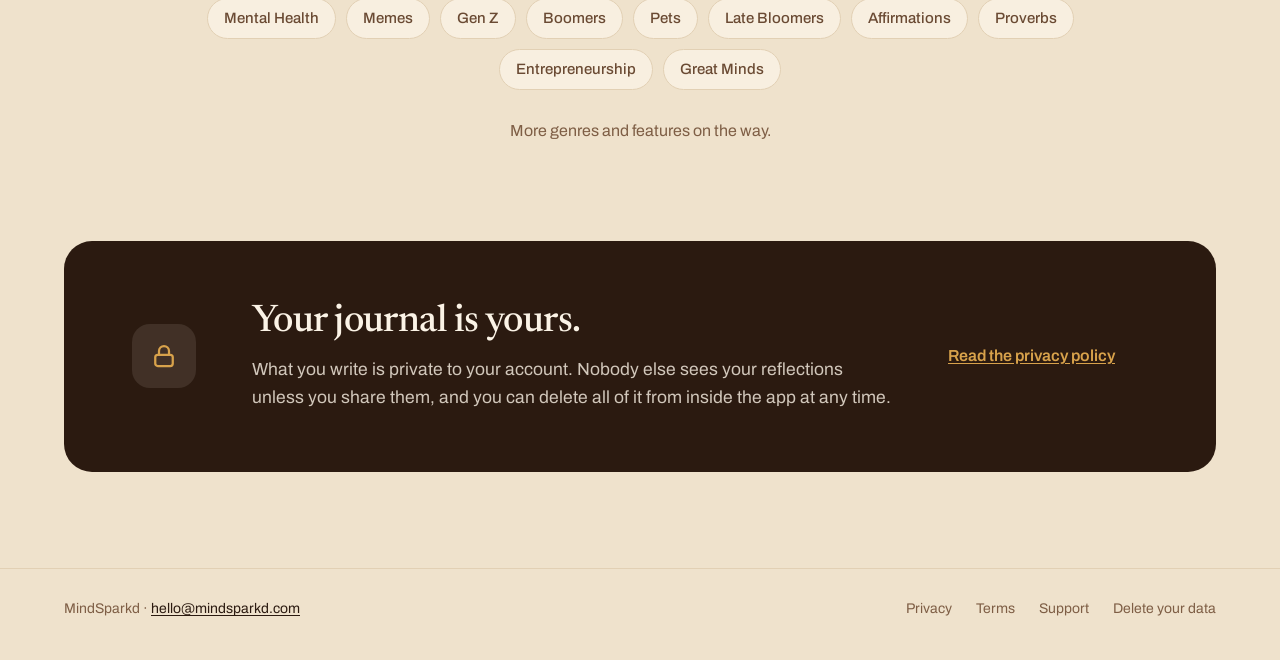
==== commit 5d69e71a: "copy: Widgets in the hero badge Co-Authored-By: Claude Opus 5.5 <noreply@anthropic.com>" ====
--- a/index.html
+++ b/index.html
@@ -59,7 +59,7 @@
   <img class="sky" src="assets/bg/night-sky-wide.jpg" alt="">
   <div class="bar hero-body">
     <div>
-      <p class="badge">Daily quotes · Journal · Reminders</p>
+      <p class="badge">Daily quotes · Journal · Widgets · Reminders</p>
       <h1 id="hero-title">One good line<br>can change<br><em>the whole day.</em></h1>
       <p class="lede">MindSparkd is a daily quote journal. Swipe through quotes like
       a feed, and reflect on the ones that stay with you.</p>
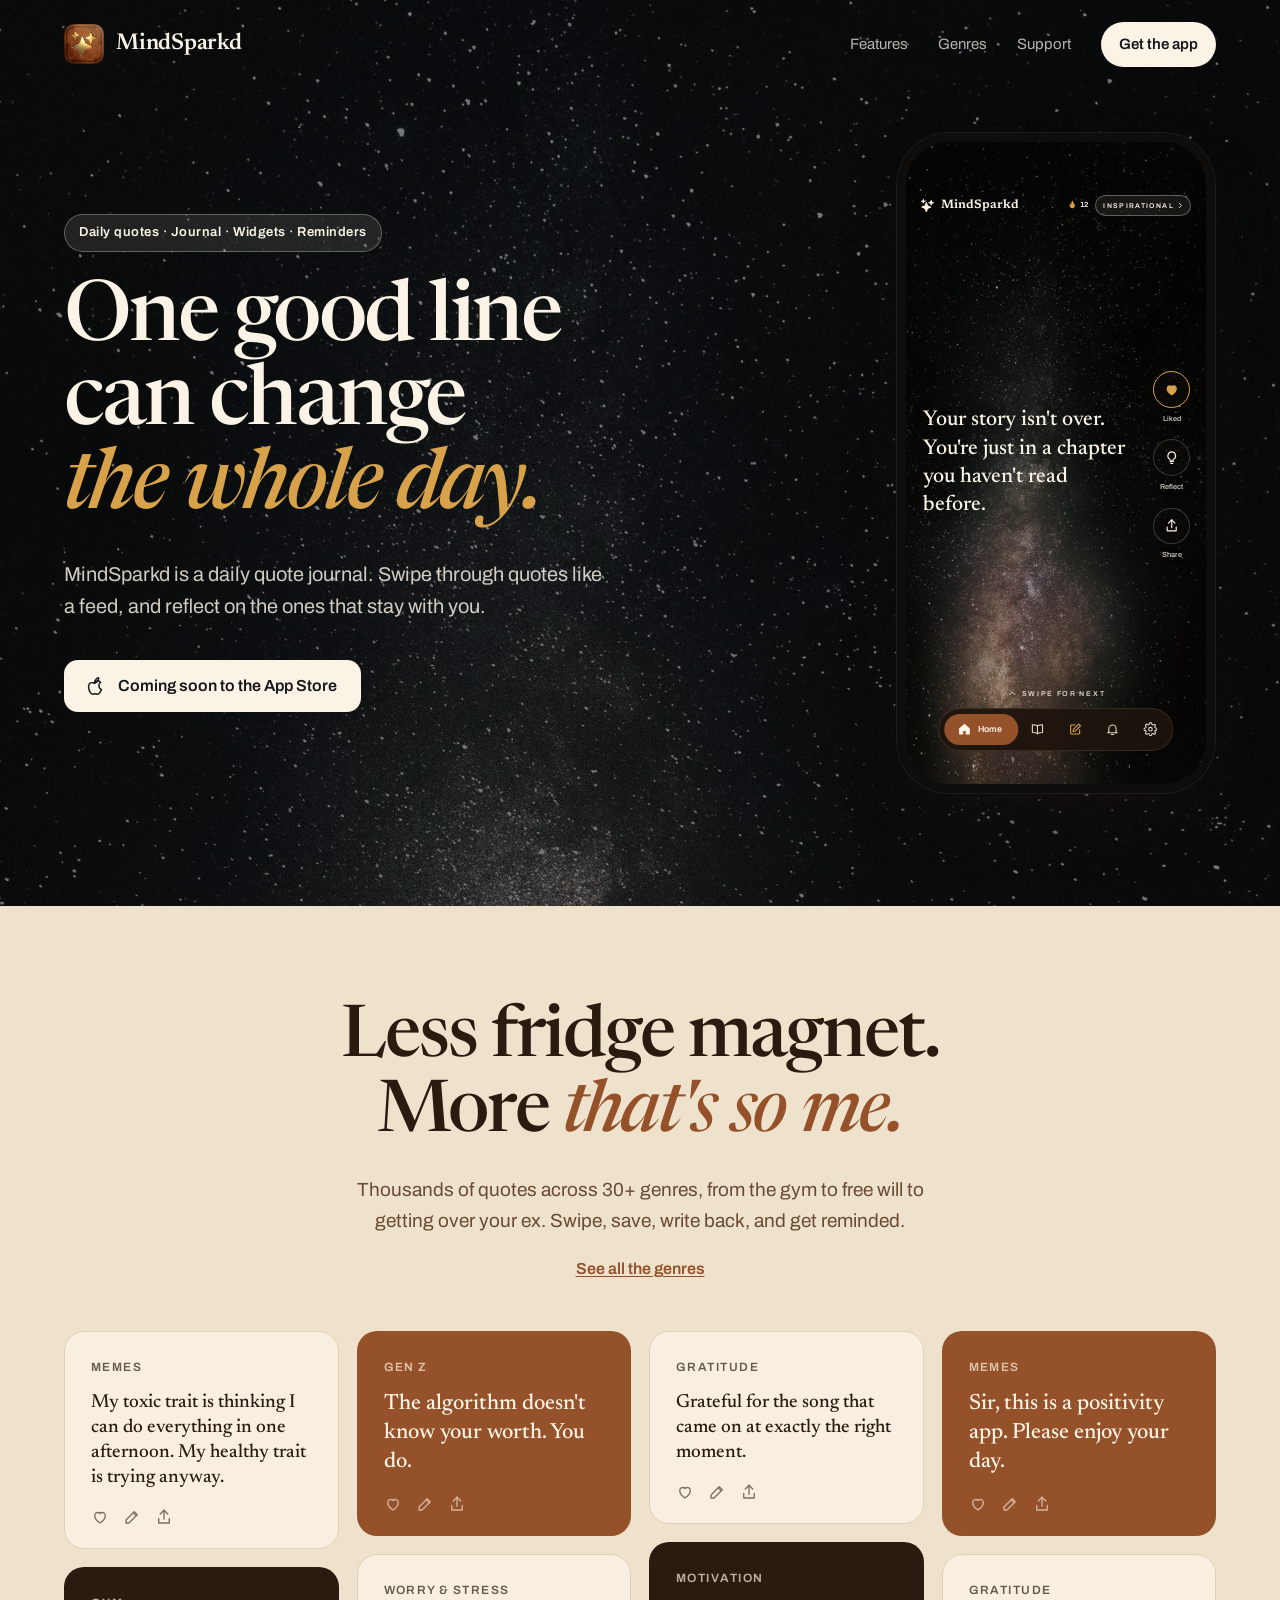
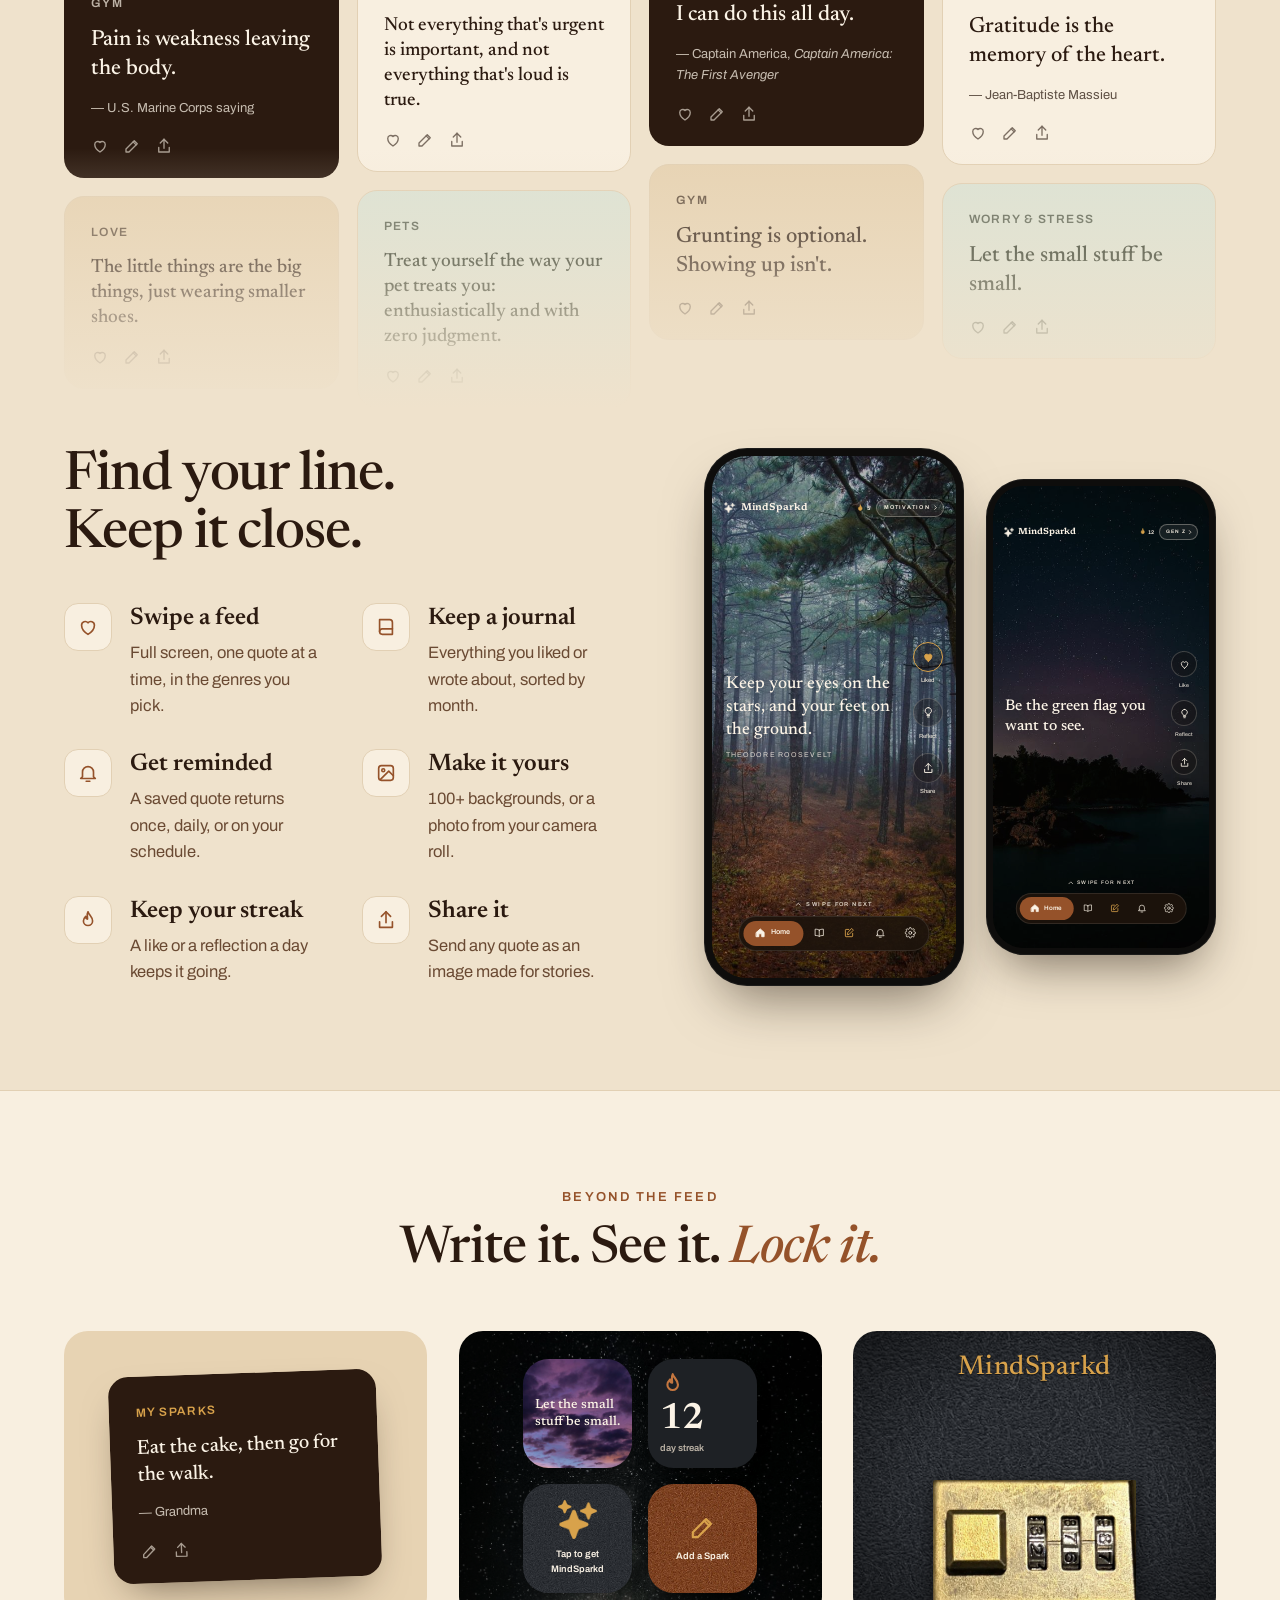
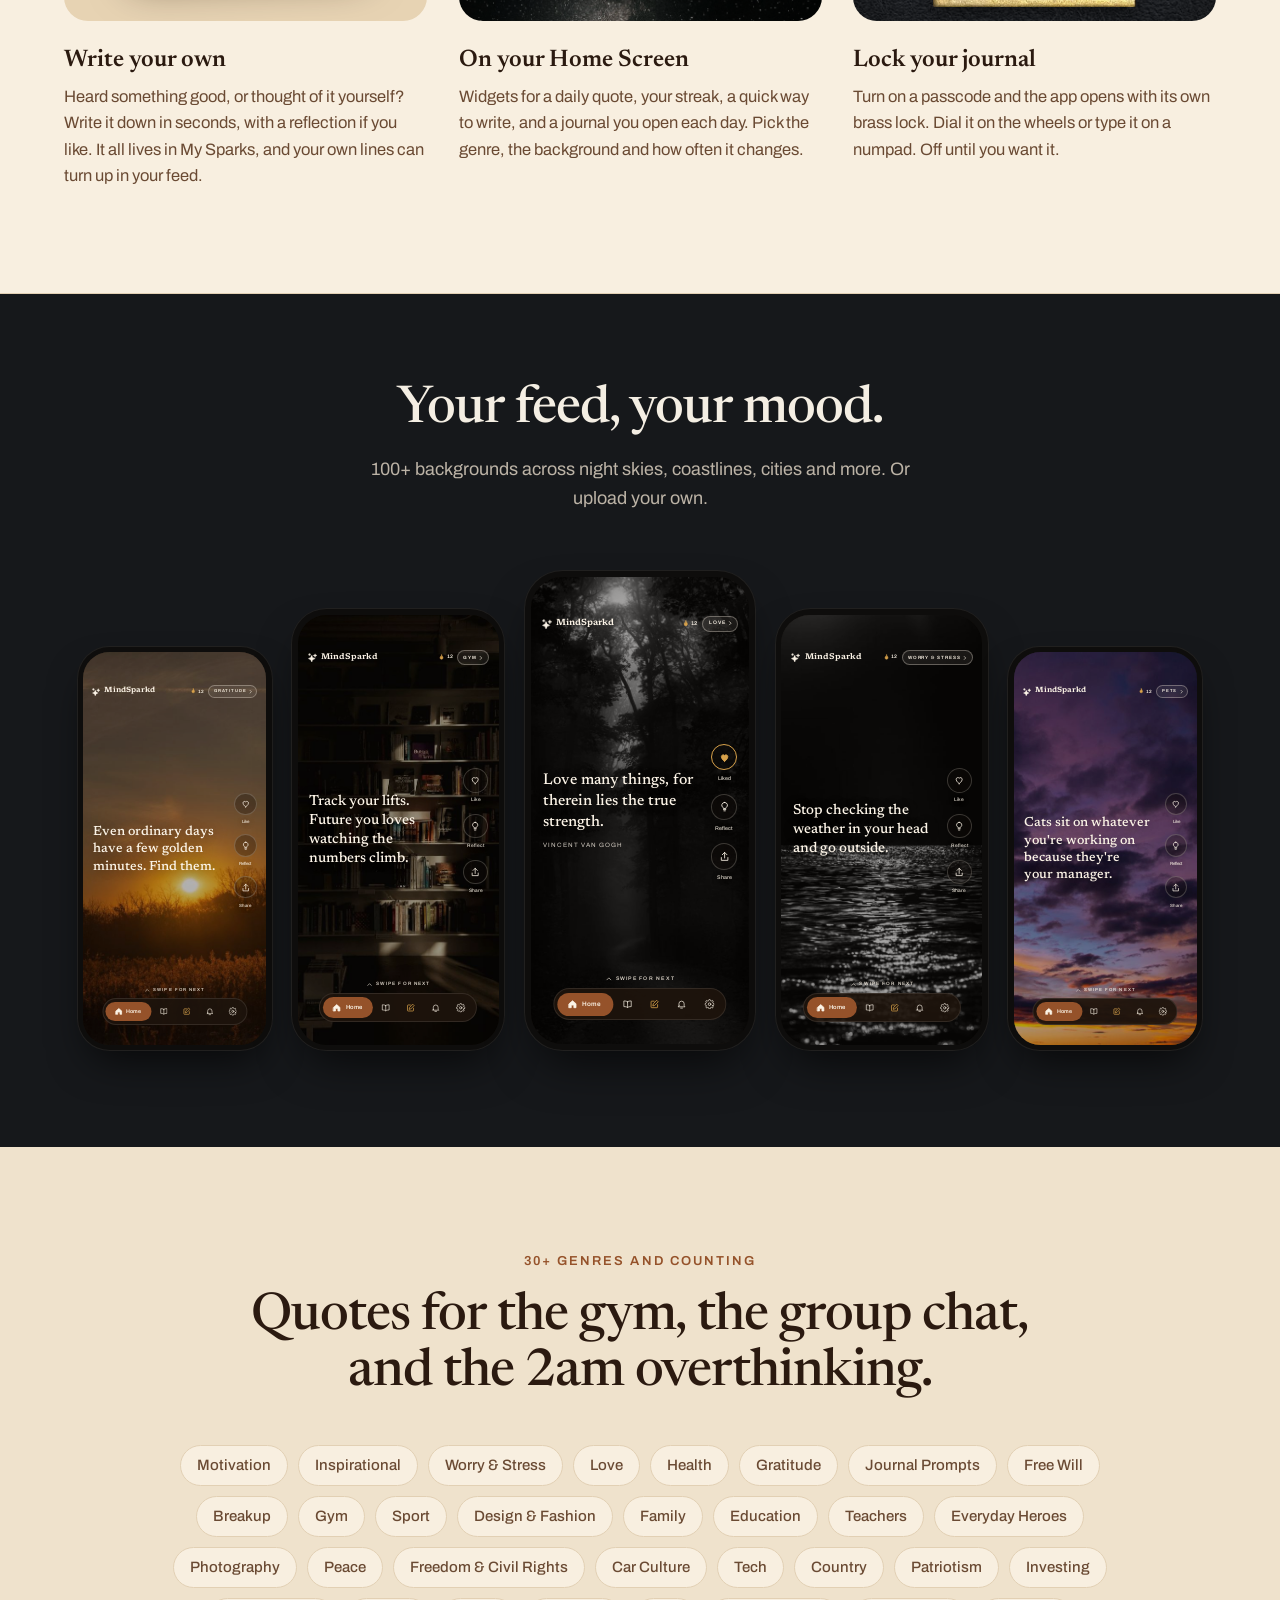
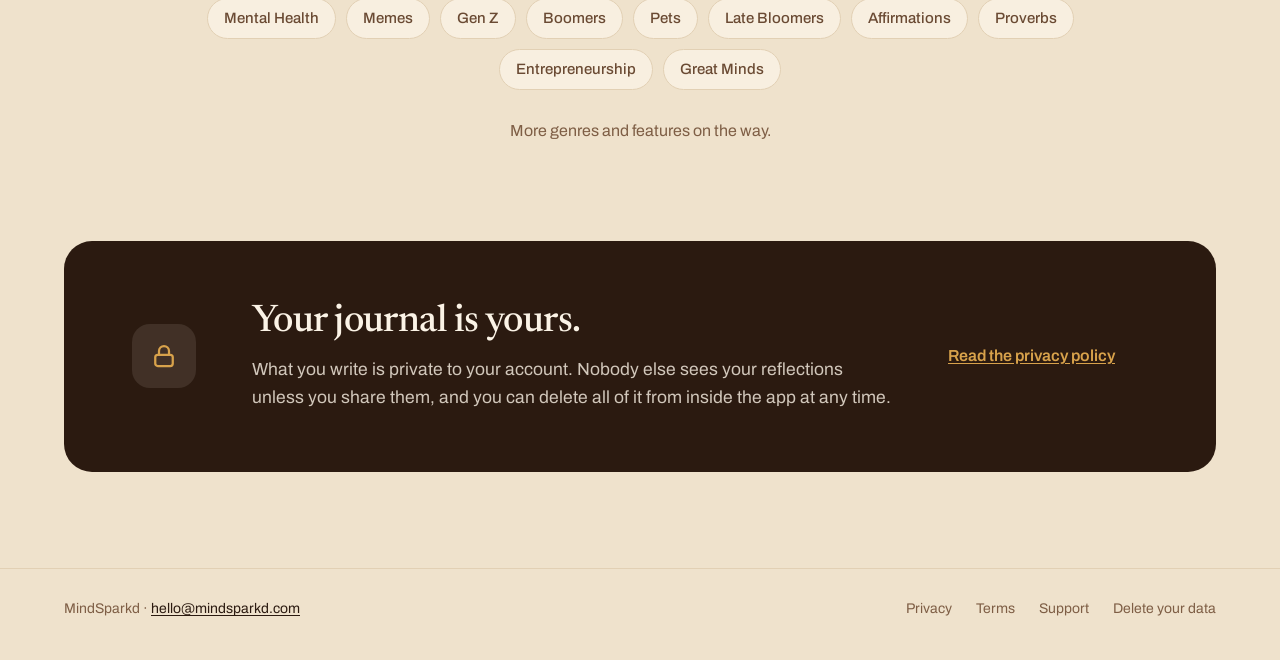
==== commit bc26eb74: "The phone mockups wear the app's own Home Same quotes, backgrounds and likes; the chrome around them" ====
--- a/index.html
+++ b/index.html
@@ -36,6 +36,12 @@
   <symbol id="i-image" viewBox="0 0 24 24"><rect x="4" y="4" width="16" height="16" rx="3"/><circle cx="9" cy="9" r="1.6"/><path d="M20 15l-5-5-9 9"/></symbol>
   <symbol id="i-lock" viewBox="0 0 24 24"><rect x="5" y="11" width="14" height="9" rx="2"/><path d="M8 11V8a4 4 0 0 1 8 0v3"/></symbol>
   <symbol id="i-apple" viewBox="0 0 24 24"><path d="M16 3c-1.2.1-2.6.9-3.3 2-.7.9-1.2 2.2-1 3.4 1.3 0 2.6-.8 3.3-1.8.7-1 1.1-2.3 1-3.6z"/><path d="M12 9c-1 0-2-.7-3.2-.7C6.8 8.3 5 10 5 13.2 5 17 7.6 21 9.4 21c.9 0 1.5-.6 2.6-.6s1.6.6 2.6.6c1.9 0 4-3.5 4.4-5.2-2-.8-2.8-2.6-2.8-4.3 0-1.6.9-2.8 2-3.4-.8-1.1-2.1-1.8-3.2-1.8-1.3 0-2.1.7-3 .7z"/></symbol>
+  <symbol id="i-bulb" viewBox="0 0 24 24"><path d="M9.5 18h5"/><path d="M10.5 21h3"/><path d="M12 3a6 6 0 0 0-3.6 10.8c.7.6 1.1 1.4 1.1 2.2h5c0-.8.4-1.6 1.1-2.2A6 6 0 0 0 12 3z"/></symbol>
+  <symbol id="i-book" viewBox="0 0 24 24"><path d="M12 6.5C10.4 5.2 8 4.5 3.5 4.5v13c4.5 0 6.9.7 8.5 2 1.6-1.3 4-2 8.5-2v-13C16 4.5 13.6 5.2 12 6.5z"/><path d="M12 6.5v13"/></symbol>
+  <symbol id="i-compose" viewBox="0 0 24 24"><path d="M19 13v5.5a1.5 1.5 0 0 1-1.5 1.5h-12A1.5 1.5 0 0 1 4 18.5v-12A1.5 1.5 0 0 1 5.5 5H11"/><path d="M17.5 3.5l3 3-8.5 8.5-4 1 1-4z"/></symbol>
+  <symbol id="i-gear" viewBox="0 0 24 24"><circle cx="12" cy="12" r="3"/><path d="M19.4 15a1.65 1.65 0 0 0 .33 1.82l.06.06a2 2 0 1 1-2.83 2.83l-.06-.06a1.65 1.65 0 0 0-1.82-.33 1.65 1.65 0 0 0-1 1.51V21a2 2 0 1 1-4 0v-.09A1.65 1.65 0 0 0 9 19.4a1.65 1.65 0 0 0-1.82.33l-.06.06a2 2 0 1 1-2.83-2.83l.06-.06A1.65 1.65 0 0 0 4.68 15a1.65 1.65 0 0 0-1.51-1H3a2 2 0 1 1 0-4h.09A1.65 1.65 0 0 0 4.6 9a1.65 1.65 0 0 0-.33-1.82l-.06-.06a2 2 0 1 1 2.83-2.83l.06.06A1.65 1.65 0 0 0 9 4.68a1.65 1.65 0 0 0 1-1.51V3a2 2 0 1 1 4 0v.09a1.65 1.65 0 0 0 1 1.51 1.65 1.65 0 0 0 1.82-.33l.06-.06a2 2 0 1 1 2.83 2.83l-.06.06A1.65 1.65 0 0 0 19.32 9a1.65 1.65 0 0 0 1.51 1H21a2 2 0 1 1 0 4h-.09a1.65 1.65 0 0 0-1.51 1z"/></symbol>
+  <symbol id="i-chev" viewBox="0 0 24 24"><path d="M9 6l6 6-6 6"/></symbol>
+  <symbol id="i-up" viewBox="0 0 24 24"><path d="M6 15l6-6 6 6"/></symbol>
 </svg>
 
 <header class="site-header over-hero">
@@ -69,11 +75,11 @@
     <div class="phone" role="img" aria-label="The MindSparkd feed: a liked Inspirational quote over the Milky Way, Your story isn't over. You're just in a chapter you haven't read before, with a 12 day streak.">
       <div class="screen">
         <img src="assets/bg/milky-way.jpg" alt="">
-        <span class="cat">Inspirational</span>
-        <span class="toast"><svg class="i"><use href="#i-flame"/></svg>12 day streak · Still going</span>
+        <div class="top"><span class="mark"></span><b>MindSparkd</b><span class="streak"><svg class="i"><use href="#i-flame"/></svg>12</span><span class="cat">Inspirational<svg class="i"><use href="#i-chev"/></svg></span></div>
         <div class="body"><p class="q">Your story isn't over. You're just in a chapter you haven't read before.</p></div>
-        <div class="rail"><span class="liked"><svg class="i"><use href="#i-heart"/></svg></span><span><svg class="i"><use href="#i-pen"/></svg></span><span><svg class="i"><use href="#i-share"/></svg></span></div>
-        <div class="nav"><span class="on"><svg class="i"><use href="#i-home"/></svg></span><span><svg class="i"><use href="#i-journal"/></svg></span><span class="write"><svg class="i"><use href="#i-pen"/></svg></span><span><svg class="i"><use href="#i-bell"/></svg></span><span><svg class="i"><use href="#i-sliders"/></svg></span></div>
+        <div class="rail"><span class="liked"><i><svg class="i"><use href="#i-heart"/></svg></i><small>Liked</small></span><span><i><svg class="i"><use href="#i-bulb"/></svg></i><small>Reflect</small></span><span><i><svg class="i"><use href="#i-share"/></svg></i><small>Share</small></span></div>
+        <p class="swipe"><svg class="i"><use href="#i-up"/></svg>Swipe for next</p>
+        <div class="nav"><span class="on"><svg class="i"><use href="#i-home"/></svg><b>Home</b></span><span><svg class="i"><use href="#i-book"/></svg></span><span class="write"><svg class="i"><use href="#i-compose"/></svg></span><span><svg class="i"><use href="#i-bell"/></svg></span><span><svg class="i"><use href="#i-gear"/></svg></span></div>
       </div>
     </div>
   </div>
@@ -123,20 +129,21 @@
       <div class="phone" role="img" aria-label="A liked Motivation quote over misty pines, Keep your eyes on the stars, and your feet on the ground, by Theodore Roosevelt, with a 5 day streak.">
         <div class="screen">
           <img src="assets/bg/misty-pines.jpg" alt="" loading="lazy">
-          <span class="cat">Motivation</span>
-          <span class="toast"><svg class="i"><use href="#i-flame"/></svg>5 day streak · Still going</span>
+          <div class="top"><span class="mark"></span><b>MindSparkd</b><span class="streak"><svg class="i"><use href="#i-flame"/></svg>5</span><span class="cat">Motivation<svg class="i"><use href="#i-chev"/></svg></span></div>
           <div class="body"><p class="q">Keep your eyes on the stars, and your feet on the ground.</p><p class="by">Theodore Roosevelt</p></div>
-          <div class="rail"><span class="liked"><svg class="i"><use href="#i-heart"/></svg></span><span><svg class="i"><use href="#i-pen"/></svg></span><span><svg class="i"><use href="#i-share"/></svg></span></div>
-          <div class="nav"><span class="on"><svg class="i"><use href="#i-home"/></svg></span><span><svg class="i"><use href="#i-journal"/></svg></span><span class="write"><svg class="i"><use href="#i-pen"/></svg></span><span><svg class="i"><use href="#i-bell"/></svg></span><span><svg class="i"><use href="#i-sliders"/></svg></span></div>
+          <div class="rail"><span class="liked"><i><svg class="i"><use href="#i-heart"/></svg></i><small>Liked</small></span><span><i><svg class="i"><use href="#i-bulb"/></svg></i><small>Reflect</small></span><span><i><svg class="i"><use href="#i-share"/></svg></i><small>Share</small></span></div>
+          <p class="swipe"><svg class="i"><use href="#i-up"/></svg>Swipe for next</p>
+          <div class="nav"><span class="on"><svg class="i"><use href="#i-home"/></svg><b>Home</b></span><span><svg class="i"><use href="#i-book"/></svg></span><span class="write"><svg class="i"><use href="#i-compose"/></svg></span><span><svg class="i"><use href="#i-bell"/></svg></span><span><svg class="i"><use href="#i-gear"/></svg></span></div>
         </div>
       </div>
       <div class="phone" role="img" aria-label="A Gen Z quote over a lake at night: Be the green flag you want to see.">
         <div class="screen">
           <img src="assets/bg/night-lake.jpg" alt="" loading="lazy">
-          <span class="cat">Gen Z</span>
+          <div class="top"><span class="mark"></span><b>MindSparkd</b><span class="streak"><svg class="i"><use href="#i-flame"/></svg>12</span><span class="cat">Gen Z<svg class="i"><use href="#i-chev"/></svg></span></div>
           <div class="body"><p class="q">Be the green flag you want to see.</p></div>
-          <div class="rail"><span><svg class="i"><use href="#i-heart"/></svg></span><span><svg class="i"><use href="#i-pen"/></svg></span><span><svg class="i"><use href="#i-share"/></svg></span></div>
-          <div class="nav"><span class="on"><svg class="i"><use href="#i-home"/></svg></span><span><svg class="i"><use href="#i-journal"/></svg></span><span class="write"><svg class="i"><use href="#i-pen"/></svg></span><span><svg class="i"><use href="#i-bell"/></svg></span><span><svg class="i"><use href="#i-sliders"/></svg></span></div>
+          <div class="rail"><span><i><svg class="i"><use href="#i-heart"/></svg></i><small>Like</small></span><span><i><svg class="i"><use href="#i-bulb"/></svg></i><small>Reflect</small></span><span><i><svg class="i"><use href="#i-share"/></svg></i><small>Share</small></span></div>
+          <p class="swipe"><svg class="i"><use href="#i-up"/></svg>Swipe for next</p>
+          <div class="nav"><span class="on"><svg class="i"><use href="#i-home"/></svg><b>Home</b></span><span><svg class="i"><use href="#i-book"/></svg></span><span class="write"><svg class="i"><use href="#i-compose"/></svg></span><span><svg class="i"><use href="#i-bell"/></svg></span><span><svg class="i"><use href="#i-gear"/></svg></span></div>
         </div>
       </div>
     </div>
@@ -195,46 +202,51 @@
         <div class="phone" role="img" aria-label="A Gratitude quote over a golden field at sunset: Even ordinary days have a few golden minutes. Find them.">
           <div class="screen">
             <img src="assets/bg/golden-field.jpg" alt="" loading="lazy">
-            <span class="cat">Gratitude</span>
+            <div class="top"><span class="mark"></span><b>MindSparkd</b><span class="streak"><svg class="i"><use href="#i-flame"/></svg>12</span><span class="cat">Gratitude<svg class="i"><use href="#i-chev"/></svg></span></div>
             <div class="body"><p class="q">Even ordinary days have a few golden minutes. Find them.</p></div>
-            <div class="rail"><span><svg class="i"><use href="#i-heart"/></svg></span><span><svg class="i"><use href="#i-pen"/></svg></span><span><svg class="i"><use href="#i-share"/></svg></span></div>
-            <div class="nav"><span class="on"><svg class="i"><use href="#i-home"/></svg></span><span><svg class="i"><use href="#i-journal"/></svg></span><span class="write"><svg class="i"><use href="#i-pen"/></svg></span><span><svg class="i"><use href="#i-bell"/></svg></span><span><svg class="i"><use href="#i-sliders"/></svg></span></div>
+            <div class="rail"><span><i><svg class="i"><use href="#i-heart"/></svg></i><small>Like</small></span><span><i><svg class="i"><use href="#i-bulb"/></svg></i><small>Reflect</small></span><span><i><svg class="i"><use href="#i-share"/></svg></i><small>Share</small></span></div>
+            <p class="swipe"><svg class="i"><use href="#i-up"/></svg>Swipe for next</p>
+            <div class="nav"><span class="on"><svg class="i"><use href="#i-home"/></svg><b>Home</b></span><span><svg class="i"><use href="#i-book"/></svg></span><span class="write"><svg class="i"><use href="#i-compose"/></svg></span><span><svg class="i"><use href="#i-bell"/></svg></span><span><svg class="i"><use href="#i-gear"/></svg></span></div>
           </div>
         </div>
         <div class="phone" role="img" aria-label="A Gym quote over a quiet library: Track your lifts. Future you loves watching the numbers climb.">
           <div class="screen">
             <img src="assets/bg/quiet-study.jpg" alt="" loading="lazy">
-            <span class="cat">Gym</span>
+            <div class="top"><span class="mark"></span><b>MindSparkd</b><span class="streak"><svg class="i"><use href="#i-flame"/></svg>12</span><span class="cat">Gym<svg class="i"><use href="#i-chev"/></svg></span></div>
             <div class="body"><p class="q">Track your lifts. Future you loves watching the numbers climb.</p></div>
-            <div class="rail"><span><svg class="i"><use href="#i-heart"/></svg></span><span><svg class="i"><use href="#i-pen"/></svg></span><span><svg class="i"><use href="#i-share"/></svg></span></div>
-            <div class="nav"><span class="on"><svg class="i"><use href="#i-home"/></svg></span><span><svg class="i"><use href="#i-journal"/></svg></span><span class="write"><svg class="i"><use href="#i-pen"/></svg></span><span><svg class="i"><use href="#i-bell"/></svg></span><span><svg class="i"><use href="#i-sliders"/></svg></span></div>
+            <div class="rail"><span><i><svg class="i"><use href="#i-heart"/></svg></i><small>Like</small></span><span><i><svg class="i"><use href="#i-bulb"/></svg></i><small>Reflect</small></span><span><i><svg class="i"><use href="#i-share"/></svg></i><small>Share</small></span></div>
+            <p class="swipe"><svg class="i"><use href="#i-up"/></svg>Swipe for next</p>
+            <div class="nav"><span class="on"><svg class="i"><use href="#i-home"/></svg><b>Home</b></span><span><svg class="i"><use href="#i-book"/></svg></span><span class="write"><svg class="i"><use href="#i-compose"/></svg></span><span><svg class="i"><use href="#i-bell"/></svg></span><span><svg class="i"><use href="#i-gear"/></svg></span></div>
           </div>
         </div>
         <div class="phone" role="img" aria-label="A liked Love quote over a forest path: Love many things, for therein lies the true strength, by Vincent van Gogh.">
           <div class="screen">
             <img src="assets/bg/forest-path.jpg" alt="" loading="lazy">
-            <span class="cat">Love</span>
+            <div class="top"><span class="mark"></span><b>MindSparkd</b><span class="streak"><svg class="i"><use href="#i-flame"/></svg>12</span><span class="cat">Love<svg class="i"><use href="#i-chev"/></svg></span></div>
             <div class="body"><p class="q">Love many things, for therein lies the true strength.</p><p class="by">Vincent van Gogh</p></div>
-            <div class="rail"><span class="liked"><svg class="i"><use href="#i-heart"/></svg></span><span><svg class="i"><use href="#i-pen"/></svg></span><span><svg class="i"><use href="#i-share"/></svg></span></div>
-            <div class="nav"><span class="on"><svg class="i"><use href="#i-home"/></svg></span><span><svg class="i"><use href="#i-journal"/></svg></span><span class="write"><svg class="i"><use href="#i-pen"/></svg></span><span><svg class="i"><use href="#i-bell"/></svg></span><span><svg class="i"><use href="#i-sliders"/></svg></span></div>
+            <div class="rail"><span class="liked"><i><svg class="i"><use href="#i-heart"/></svg></i><small>Liked</small></span><span><i><svg class="i"><use href="#i-bulb"/></svg></i><small>Reflect</small></span><span><i><svg class="i"><use href="#i-share"/></svg></i><small>Share</small></span></div>
+            <p class="swipe"><svg class="i"><use href="#i-up"/></svg>Swipe for next</p>
+            <div class="nav"><span class="on"><svg class="i"><use href="#i-home"/></svg><b>Home</b></span><span><svg class="i"><use href="#i-book"/></svg></span><span class="write"><svg class="i"><use href="#i-compose"/></svg></span><span><svg class="i"><use href="#i-bell"/></svg></span><span><svg class="i"><use href="#i-gear"/></svg></span></div>
           </div>
         </div>
         <div class="phone" role="img" aria-label="A Worry and Stress quote over moonlight on the sea: Stop checking the weather in your head and go outside.">
           <div class="screen">
             <img src="assets/bg/moon-path.jpg" alt="" loading="lazy">
-            <span class="cat">Worry &amp; Stress</span>
+            <div class="top"><span class="mark"></span><b>MindSparkd</b><span class="streak"><svg class="i"><use href="#i-flame"/></svg>12</span><span class="cat">Worry &amp; Stress<svg class="i"><use href="#i-chev"/></svg></span></div>
             <div class="body"><p class="q">Stop checking the weather in your head and go outside.</p></div>
-            <div class="rail"><span><svg class="i"><use href="#i-heart"/></svg></span><span><svg class="i"><use href="#i-pen"/></svg></span><span><svg class="i"><use href="#i-share"/></svg></span></div>
-            <div class="nav"><span class="on"><svg class="i"><use href="#i-home"/></svg></span><span><svg class="i"><use href="#i-journal"/></svg></span><span class="write"><svg class="i"><use href="#i-pen"/></svg></span><span><svg class="i"><use href="#i-bell"/></svg></span><span><svg class="i"><use href="#i-sliders"/></svg></span></div>
+            <div class="rail"><span><i><svg class="i"><use href="#i-heart"/></svg></i><small>Like</small></span><span><i><svg class="i"><use href="#i-bulb"/></svg></i><small>Reflect</small></span><span><i><svg class="i"><use href="#i-share"/></svg></i><small>Share</small></span></div>
+            <p class="swipe"><svg class="i"><use href="#i-up"/></svg>Swipe for next</p>
+            <div class="nav"><span class="on"><svg class="i"><use href="#i-home"/></svg><b>Home</b></span><span><svg class="i"><use href="#i-book"/></svg></span><span class="write"><svg class="i"><use href="#i-compose"/></svg></span><span><svg class="i"><use href="#i-bell"/></svg></span><span><svg class="i"><use href="#i-gear"/></svg></span></div>
           </div>
         </div>
         <div class="phone" role="img" aria-label="A Pets quote over a violet dusk sky: Cats sit on whatever you're working on because they're your manager.">
           <div class="screen">
             <img src="assets/bg/violet-dusk.jpg" alt="" loading="lazy">
-            <span class="cat">Pets</span>
+            <div class="top"><span class="mark"></span><b>MindSparkd</b><span class="streak"><svg class="i"><use href="#i-flame"/></svg>12</span><span class="cat">Pets<svg class="i"><use href="#i-chev"/></svg></span></div>
             <div class="body"><p class="q">Cats sit on whatever you're working on because they're your manager.</p></div>
-            <div class="rail"><span><svg class="i"><use href="#i-heart"/></svg></span><span><svg class="i"><use href="#i-pen"/></svg></span><span><svg class="i"><use href="#i-share"/></svg></span></div>
-            <div class="nav"><span class="on"><svg class="i"><use href="#i-home"/></svg></span><span><svg class="i"><use href="#i-journal"/></svg></span><span class="write"><svg class="i"><use href="#i-pen"/></svg></span><span><svg class="i"><use href="#i-bell"/></svg></span><span><svg class="i"><use href="#i-sliders"/></svg></span></div>
+            <div class="rail"><span><i><svg class="i"><use href="#i-heart"/></svg></i><small>Like</small></span><span><i><svg class="i"><use href="#i-bulb"/></svg></i><small>Reflect</small></span><span><i><svg class="i"><use href="#i-share"/></svg></i><small>Share</small></span></div>
+            <p class="swipe"><svg class="i"><use href="#i-up"/></svg>Swipe for next</p>
+            <div class="nav"><span class="on"><svg class="i"><use href="#i-home"/></svg><b>Home</b></span><span><svg class="i"><use href="#i-book"/></svg></span><span class="write"><svg class="i"><use href="#i-compose"/></svg></span><span><svg class="i"><use href="#i-bell"/></svg></span><span><svg class="i"><use href="#i-gear"/></svg></span></div>
           </div>
         </div>
       </div>
--- a/assets/home.css
+++ b/assets/home.css
@@ -106,6 +106,7 @@
   overflow: hidden;
   background: #17120E;
   color: var(--cream);
+  text-align: left;
 }
 
 .screen > img {
@@ -125,119 +126,184 @@
   background: rgba(12, 9, 6, 0.3);
 }
 
+/* The app's Home, measured off build 21: header, labelled rail, the hint
+ * and the five-tab pill with Home as a capsule. */
+.screen .top {
+  position: absolute;
+  top: 8.2%;
+  left: 4.9%;
+  right: 4.9%;
+  z-index: 2;
+  display: flex;
+  align-items: center;
+  gap: 0.6em;
+}
+
+.screen .mark {
+  width: 1.25em;
+  height: 1.25em;
+  flex-shrink: 0;
+  background: var(--cream);
+  -webkit-mask: url('art/sparkles.png') center / contain no-repeat;
+  mask: url('art/sparkles.png') center / contain no-repeat;
+}
+
+.screen .top b {
+  font-family: var(--serif);
+  font-size: 1.1em;
+  font-weight: 600;
+  white-space: nowrap;
+}
+
+.screen .streak {
+  margin-left: auto;
+  display: flex;
+  align-items: center;
+  gap: 0.35em;
+  font-size: 0.68em;
+  font-weight: 600;
+}
+
+.screen .streak .i { width: 1.4em; height: 1.4em; color: #D8A24B; fill: #D8A24B; }
+
 .screen .cat {
-  position: absolute;
-  top: 5.8%;
+  display: flex;
+  align-items: center;
+  gap: 0.35em;
+  padding: 0.6em 0.75em 0.6em 1.1em;
+  border-radius: 999px;
+  background: rgba(251, 243, 230, 0.08);
+  border: 1px solid rgba(251, 243, 230, 0.32);
+  font-size: 0.62em;
+  font-weight: 600;
+  letter-spacing: 0.2em;
+  text-transform: uppercase;
+  white-space: nowrap;
+}
+
+.screen .cat .i { width: 1.3em; height: 1.3em; stroke-width: 2.4; }
+
+.screen .body {
+  position: absolute;
+  inset: 0;
+  z-index: 2;
+  padding: 0 25% 0 5.6%;
+  display: flex;
+  flex-direction: column;
+  justify-content: center;
+}
+
+.screen .q {
+  margin: 0;
+  font-family: var(--serif);
+  font-size: 1.95em;
+  line-height: 1.32;
+  font-weight: 500;
+  text-shadow: 0 1px 12px rgba(0, 0, 0, 0.45);
+}
+
+.screen .by {
+  margin: 1em 0 0;
+  font-size: 0.78em;
+  letter-spacing: 0.16em;
+  text-transform: uppercase;
+  color: rgba(251, 243, 230, 0.82);
+}
+
+.screen .rail {
+  position: absolute;
+  top: 35.7%;
+  right: 5.4%;
+  z-index: 2;
+  display: flex;
+  flex-direction: column;
+  gap: 1.35em;
+}
+
+.screen .rail span { display: flex; flex-direction: column; align-items: center; gap: 0.45em; }
+
+.screen .rail i {
+  width: 3.3em;
+  height: 3.3em;
+  border-radius: 999px;
+  background: rgba(20, 16, 12, 0.3);
+  border: 1px solid rgba(251, 243, 230, 0.2);
+  display: flex;
+  align-items: center;
+  justify-content: center;
+}
+
+.screen .rail .i { width: 1.4em; height: 1.4em; }
+.screen .rail .liked i { border: 1.5px solid #D8A24B; }
+.screen .rail .liked .i { color: #D8A24B; fill: #D8A24B; }
+
+.screen .rail small {
+  font-size: 0.66em;
+  font-weight: 500;
+  color: rgba(251, 243, 230, 0.9);
+  text-shadow: 0 1px 6px rgba(0, 0, 0, 0.45);
+}
+
+.screen .swipe {
+  position: absolute;
+  bottom: 13.2%;
+  left: 0;
+  right: 0;
+  z-index: 2;
+  margin: 0;
+  display: flex;
+  align-items: center;
+  justify-content: center;
+  gap: 0.6em;
+  font-size: 0.64em;
+  font-weight: 600;
+  letter-spacing: 0.24em;
+  text-transform: uppercase;
+  color: rgba(251, 243, 230, 0.85);
+}
+
+.screen .swipe .i { width: 1.5em; height: 1.5em; stroke-width: 2.2; }
+
+.screen .nav {
+  position: absolute;
+  bottom: 5.2%;
   left: 50%;
   transform: translateX(-50%);
   z-index: 2;
-  padding: 0.45em 1.25em;
+  display: flex;
+  align-items: center;
+  gap: 0.15em;
+  padding: 0.42em;
   border-radius: 999px;
-  background: rgba(251, 243, 230, 0.14);
-  border: 1px solid rgba(251, 243, 230, 0.28);
-  font-size: 1.2em;
-  font-weight: 600;
-  letter-spacing: 0.03em;
-  white-space: nowrap;
-}
-
-.screen .toast {
-  position: absolute;
-  top: 12.5%;
-  left: 50%;
-  transform: translateX(-50%);
-  z-index: 2;
-  display: flex;
-  align-items: center;
-  gap: 0.5em;
-  padding: 0.6em 1em;
-  border-radius: 1em;
-  background: rgba(251, 243, 230, 0.92);
-  color: var(--leather);
-  font-size: 1.2em;
-  font-weight: 600;
-  white-space: nowrap;
-}
-
-.screen .toast .i { width: 1.35em; height: 1.35em; color: #C4763F; stroke-width: 2; }
-
-.screen .body {
-  position: absolute;
-  inset: 0;
-  z-index: 2;
-  padding: 0 21% 0 9%;
-  display: flex;
-  flex-direction: column;
+  background: rgba(30, 20, 13, 0.92);
+  border: 1px solid rgba(251, 243, 230, 0.1);
+}
+
+.screen .nav span {
+  width: 3.25em;
+  height: 2.85em;
+  border-radius: 999px;
+  display: flex;
+  align-items: center;
   justify-content: center;
-}
-
-.screen .q {
-  margin: 0;
-  font-family: var(--serif);
-  font-size: 2.1em;
-  line-height: 1.3;
-  font-weight: 500;
-  text-shadow: 0 1px 12px rgba(0, 0, 0, 0.45);
-}
-
-.screen .by {
-  margin: 1.25em 0 0;
-  font-size: 1.2em;
-  letter-spacing: 0.08em;
-  text-transform: uppercase;
-  color: rgba(251, 243, 230, 0.78);
-}
-
-.screen .rail {
-  position: absolute;
-  right: 3.8%;
-  bottom: 20.3%;
-  z-index: 2;
-  display: flex;
-  flex-direction: column;
-  gap: 1.2em;
-}
-
-.screen .rail span {
-  width: 3.7em;
-  height: 3.7em;
-  border-radius: 999px;
-  background: rgba(20, 16, 12, 0.35);
-  display: flex;
-  align-items: center;
-  justify-content: center;
-}
-
-.screen .rail .i { width: 1.95em; height: 1.95em; }
-.screen .rail .liked .i { color: #C4763F; fill: #C4763F; }
-
-.screen .nav {
-  position: absolute;
-  bottom: 3.2%;
-  left: 50%;
-  transform: translateX(-50%);
-  z-index: 2;
-  display: flex;
-  gap: 0.5em;
-  padding: 0.6em;
-  border-radius: 999px;
-  background: rgba(14, 12, 10, 0.72);
-}
-
-.screen .nav span {
-  width: 3.5em;
-  height: 3.5em;
-  border-radius: 999px;
-  display: flex;
-  align-items: center;
-  justify-content: center;
-  color: rgba(251, 243, 230, 0.6);
-}
-
-.screen .nav span.on { background: rgba(251, 243, 230, 0.16); color: var(--cream); }
+  color: rgba(251, 243, 230, 0.88);
+}
+
+.screen .nav .i { width: 1.3em; height: 1.3em; }
+
+.screen .nav span.on {
+  width: auto;
+  padding: 0 1.5em 0 1.2em;
+  gap: 0.55em;
+  background: #95522A;
+  color: var(--cream);
+}
+
+.screen .nav span.on .i { fill: currentColor; }
+.screen .nav span.on b { font-size: 0.8em; font-weight: 600; }
+
 /* Write, the gold pen in the middle of the app's pill. */
 .screen .nav span.write { color: var(--gold); }
-.screen .nav .i { width: 1.8em; height: 1.8em; }
 
 /* Hero: the night sky ---------------------------------------------- *
  *
@@ -309,6 +375,9 @@
   letter-spacing: 0.04em;
 }
 
+/* Four items: a touch smaller on the narrowest phones, so the pill stays one line. */
+@media (max-width: 380px) { .badge { font-size: 12px; letter-spacing: 0.02em; } }
+
 .hero h1 {
   margin: 26px 0 0;
   font-family: var(--serif);
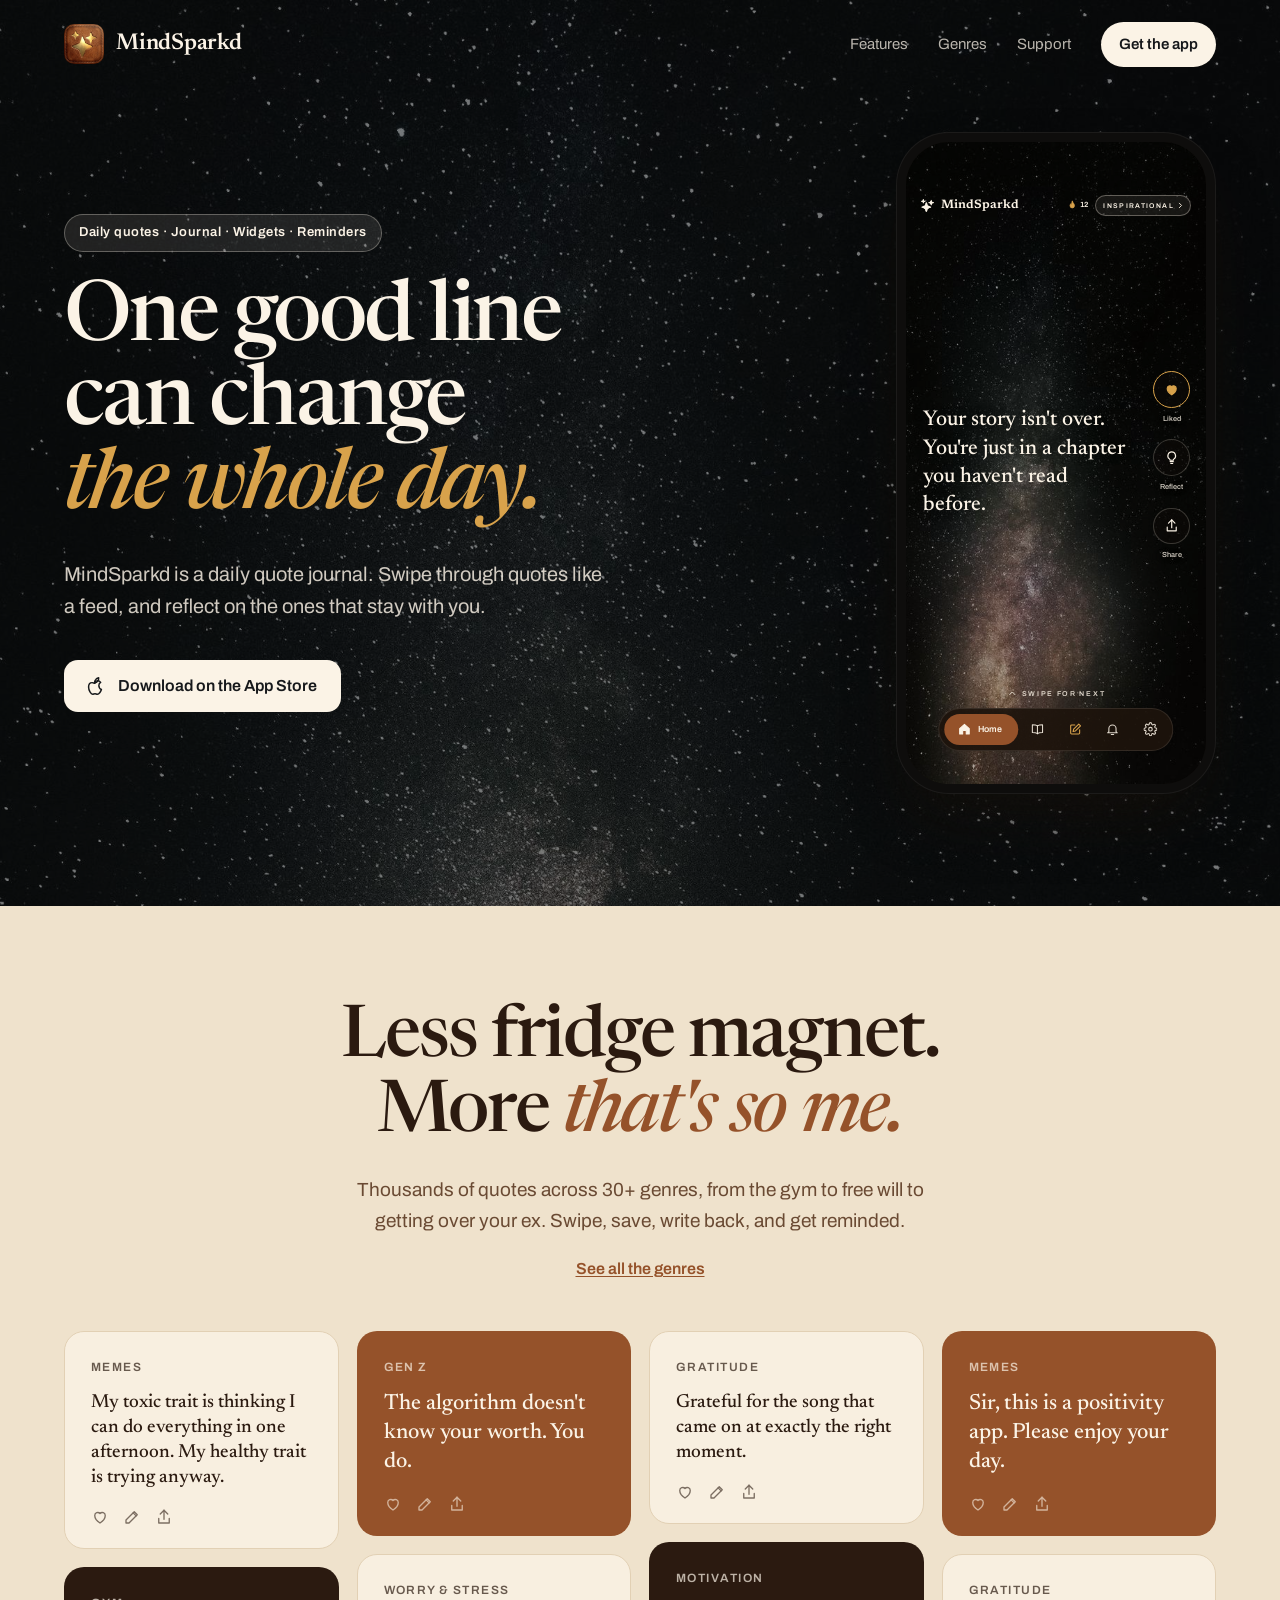
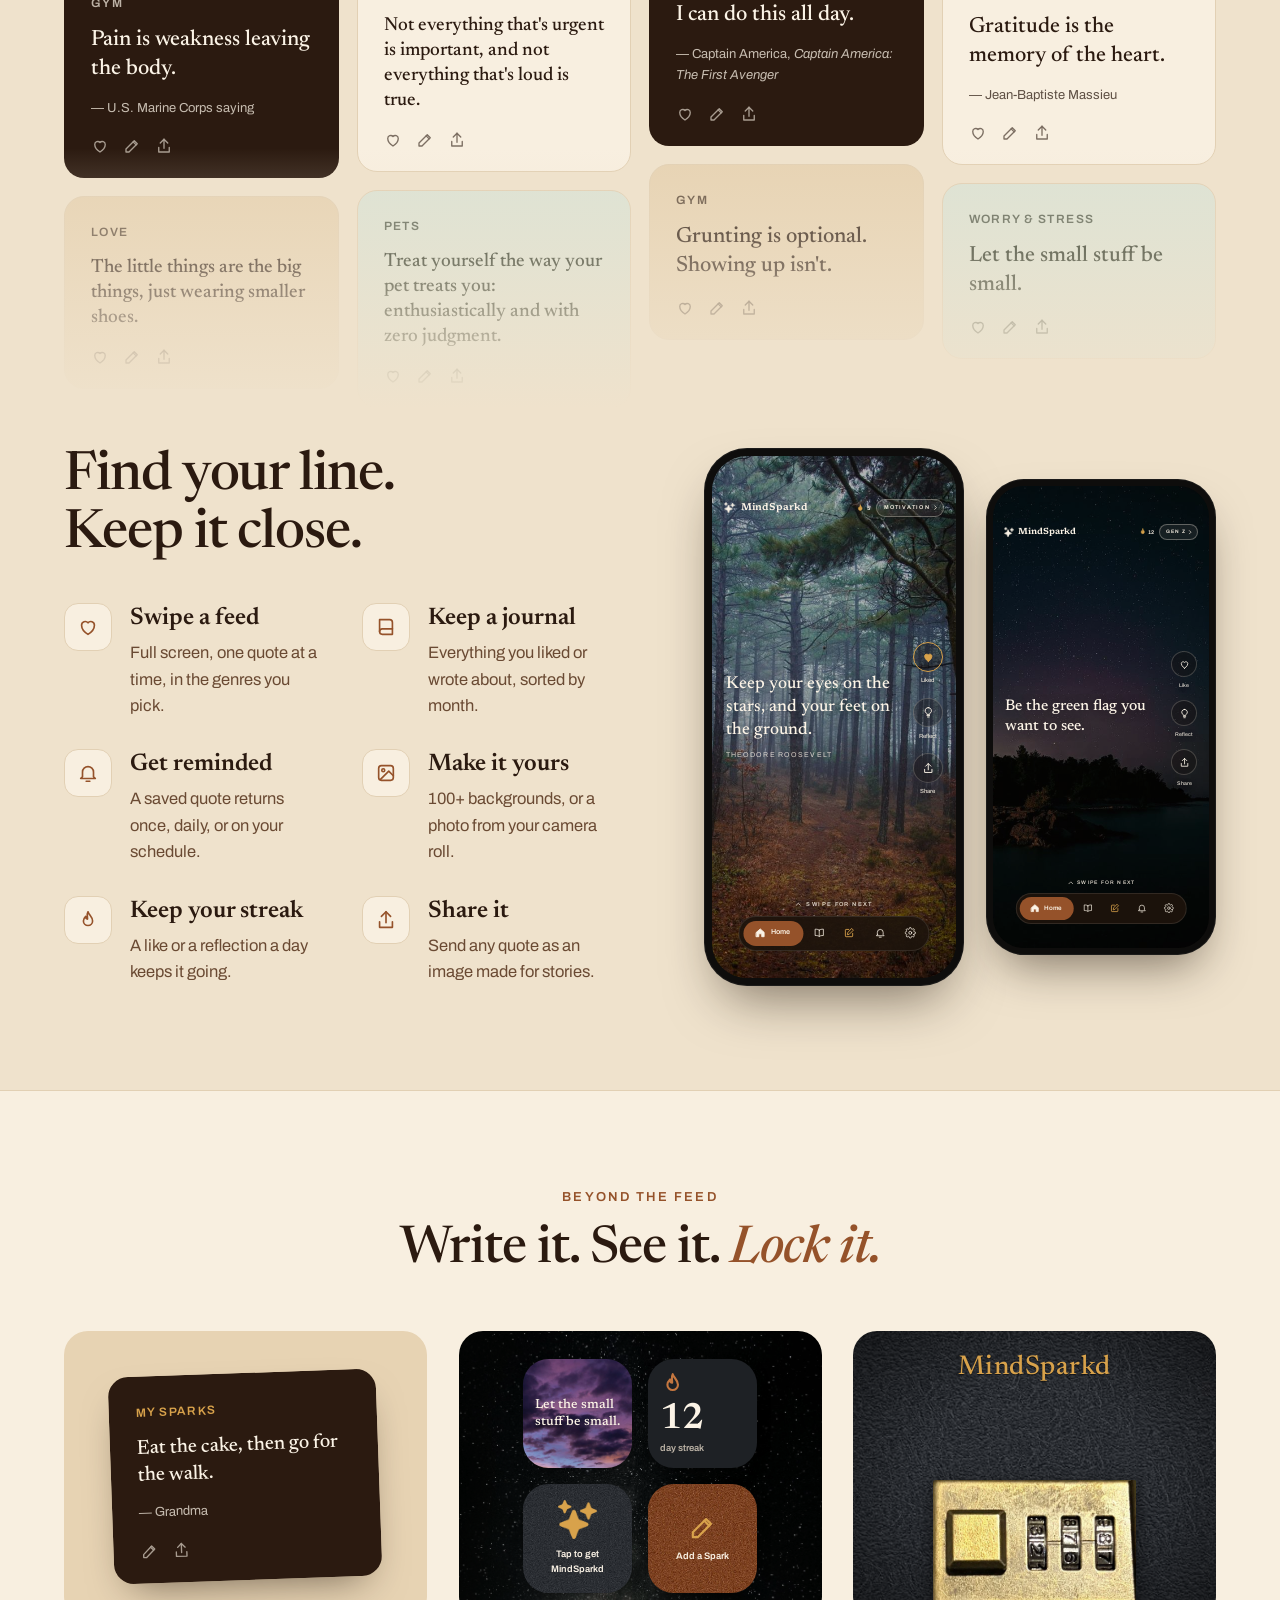
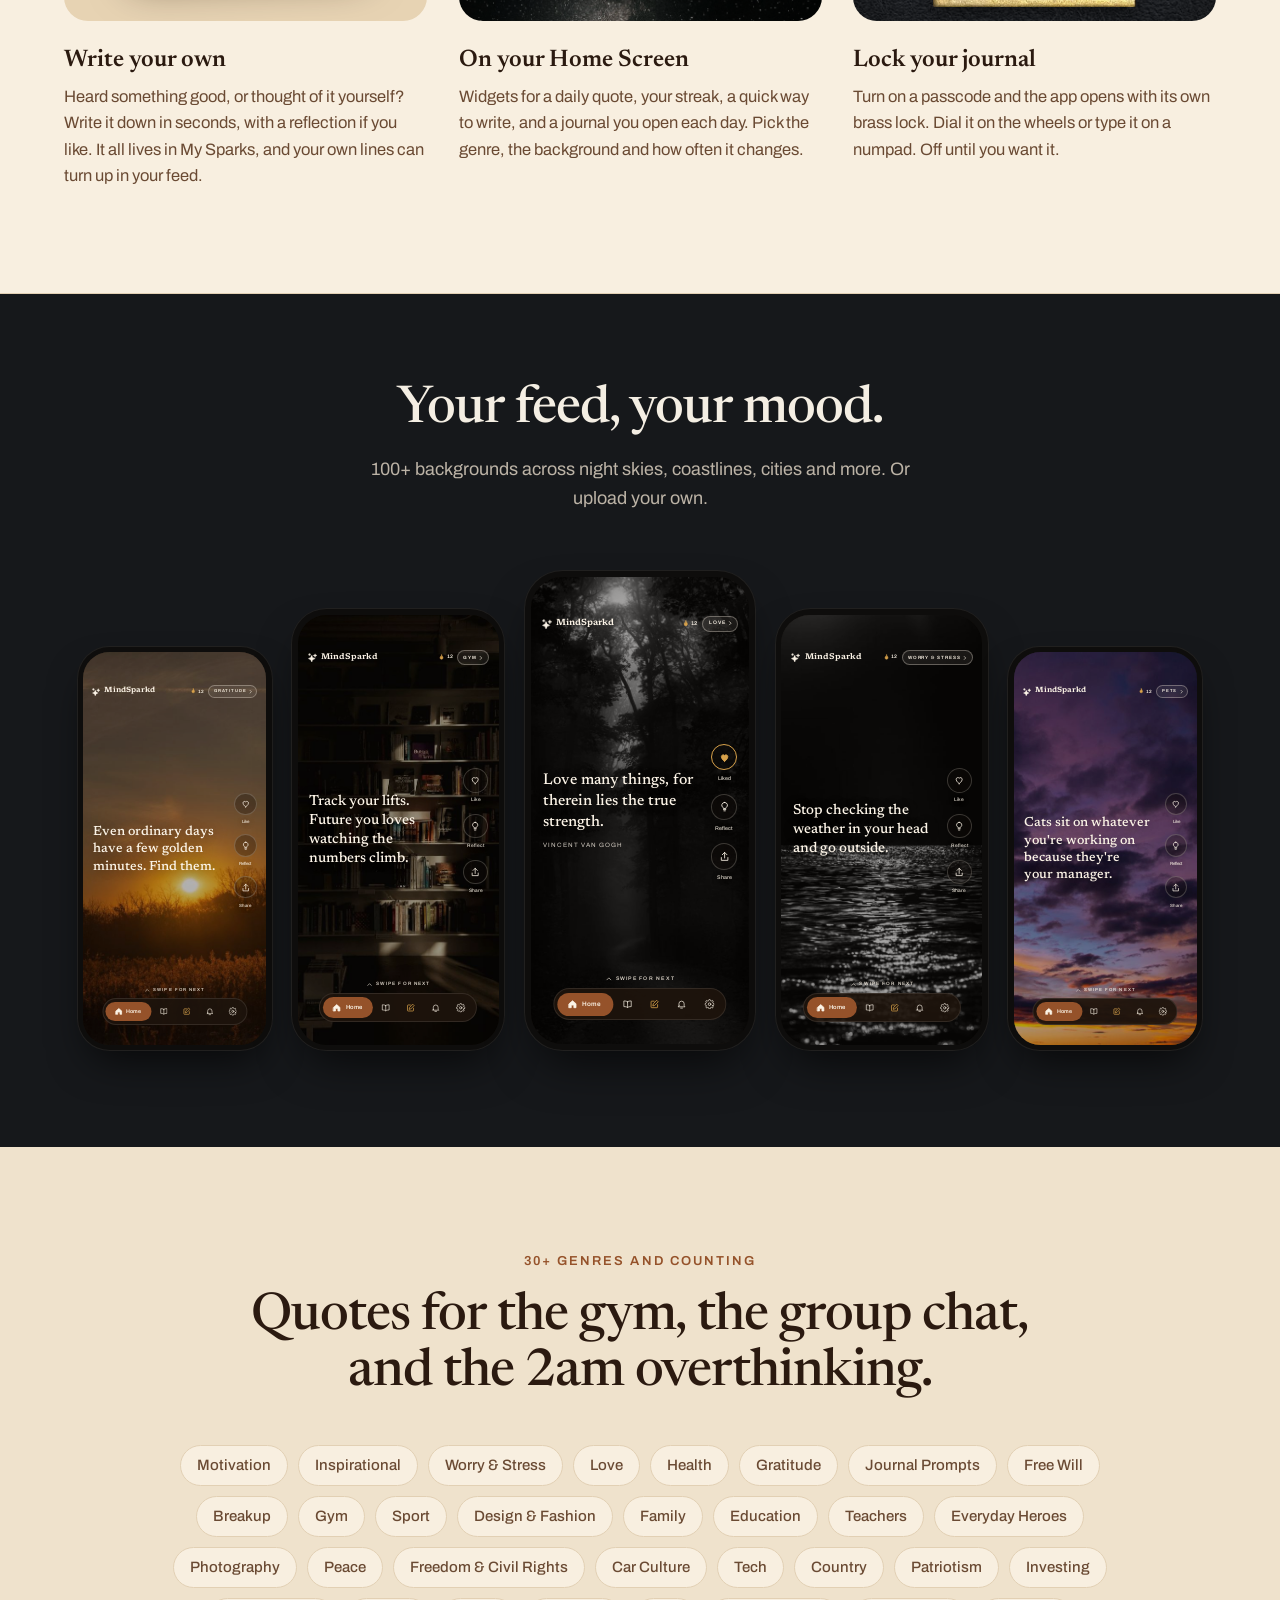
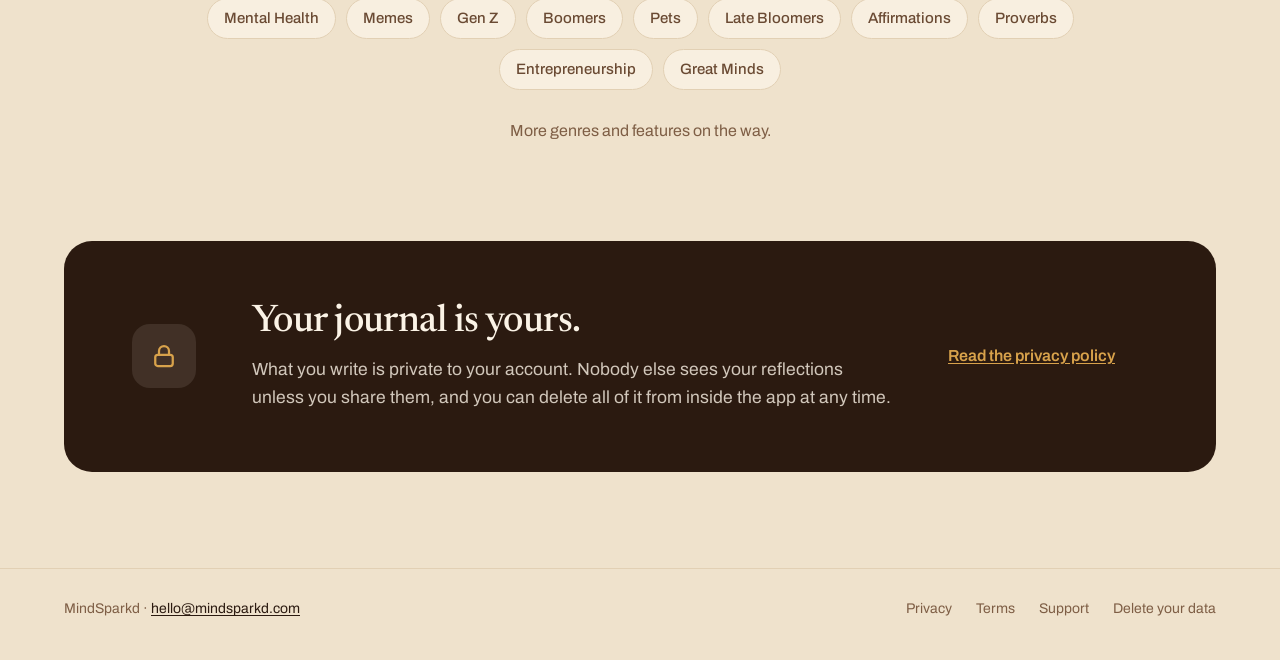
==== commit 0df5a164: "feat: the App Store badge is a real link now MindSparkd 2.7.0 is live. The hero's "Coming soon to th" ====
--- a/index.html
+++ b/index.html
@@ -4,12 +4,12 @@
 <meta charset="utf-8">
 <meta name="viewport" content="width=device-width, initial-scale=1">
 <title>MindSparkd — The daily quote journal</title>
-<meta name="description" content="MindSparkd is a daily quote journal app. Swipe through quotes like a feed, reflect on the ones that stay with you, and have them come back when you need them. Coming soon to iPhone.">
+<meta name="description" content="MindSparkd is a daily quote journal app. Swipe through quotes like a feed, reflect on the ones that stay with you, and have them come back when you need them. Now on iPhone.">
 <link rel="canonical" href="https://mindsparkd.com/">
 <meta property="og:type" content="website">
 <meta property="og:site_name" content="MindSparkd">
 <meta property="og:title" content="MindSparkd — The daily quote journal">
-<meta property="og:description" content="A daily quote journal. Swipe through quotes like a feed, and reflect on the ones that stay with you. Coming soon to iPhone.">
+<meta property="og:description" content="A daily quote journal. Swipe through quotes like a feed, and reflect on the ones that stay with you. Now on iPhone.">
 <meta property="og:url" content="https://mindsparkd.com/">
 <meta name="twitter:card" content="summary">
 <meta name="theme-color" content="#EFE2CC" media="(prefers-color-scheme: light)">
@@ -19,8 +19,8 @@
 <link rel="preconnect" href="https://fonts.googleapis.com">
 <link rel="preconnect" href="https://fonts.gstatic.com" crossorigin>
 <link href="https://fonts.googleapis.com/css2?family=Archivo:wght@400;500;600&family=Newsreader:ital,opsz,wght@0,6..72,400;0,6..72,500;0,6..72,600;1,6..72,500&display=swap" rel="stylesheet">
-<link rel="stylesheet" href="assets/style.css">
-<link rel="stylesheet" href="assets/home.css">
+<link rel="stylesheet" href="assets/style.css?v=20261021">
+<link rel="stylesheet" href="assets/home.css?v=20261021">
 </head>
 <body>
 
@@ -69,8 +69,7 @@
       <h1 id="hero-title">One good line<br>can change<br><em>the whole day.</em></h1>
       <p class="lede">MindSparkd is a daily quote journal. Swipe through quotes like
       a feed, and reflect on the ones that stay with you.</p>
-      <!-- When the app is live, make this an <a> to https://apps.apple.com/app/id6801309940 -->
-      <span class="store" id="download"><svg class="i"><use href="#i-apple"/></svg>Coming soon to the App Store</span>
+      <a class="store" id="download" href="https://apps.apple.com/app/id6801309940"><svg class="i"><use href="#i-apple"/></svg>Download on the App Store</a>
     </div>
     <div class="phone" role="img" aria-label="The MindSparkd feed: a liked Inspirational quote over the Milky Way, Your story isn't over. You're just in a chapter you haven't read before, with a 12 day streak.">
       <div class="screen">
